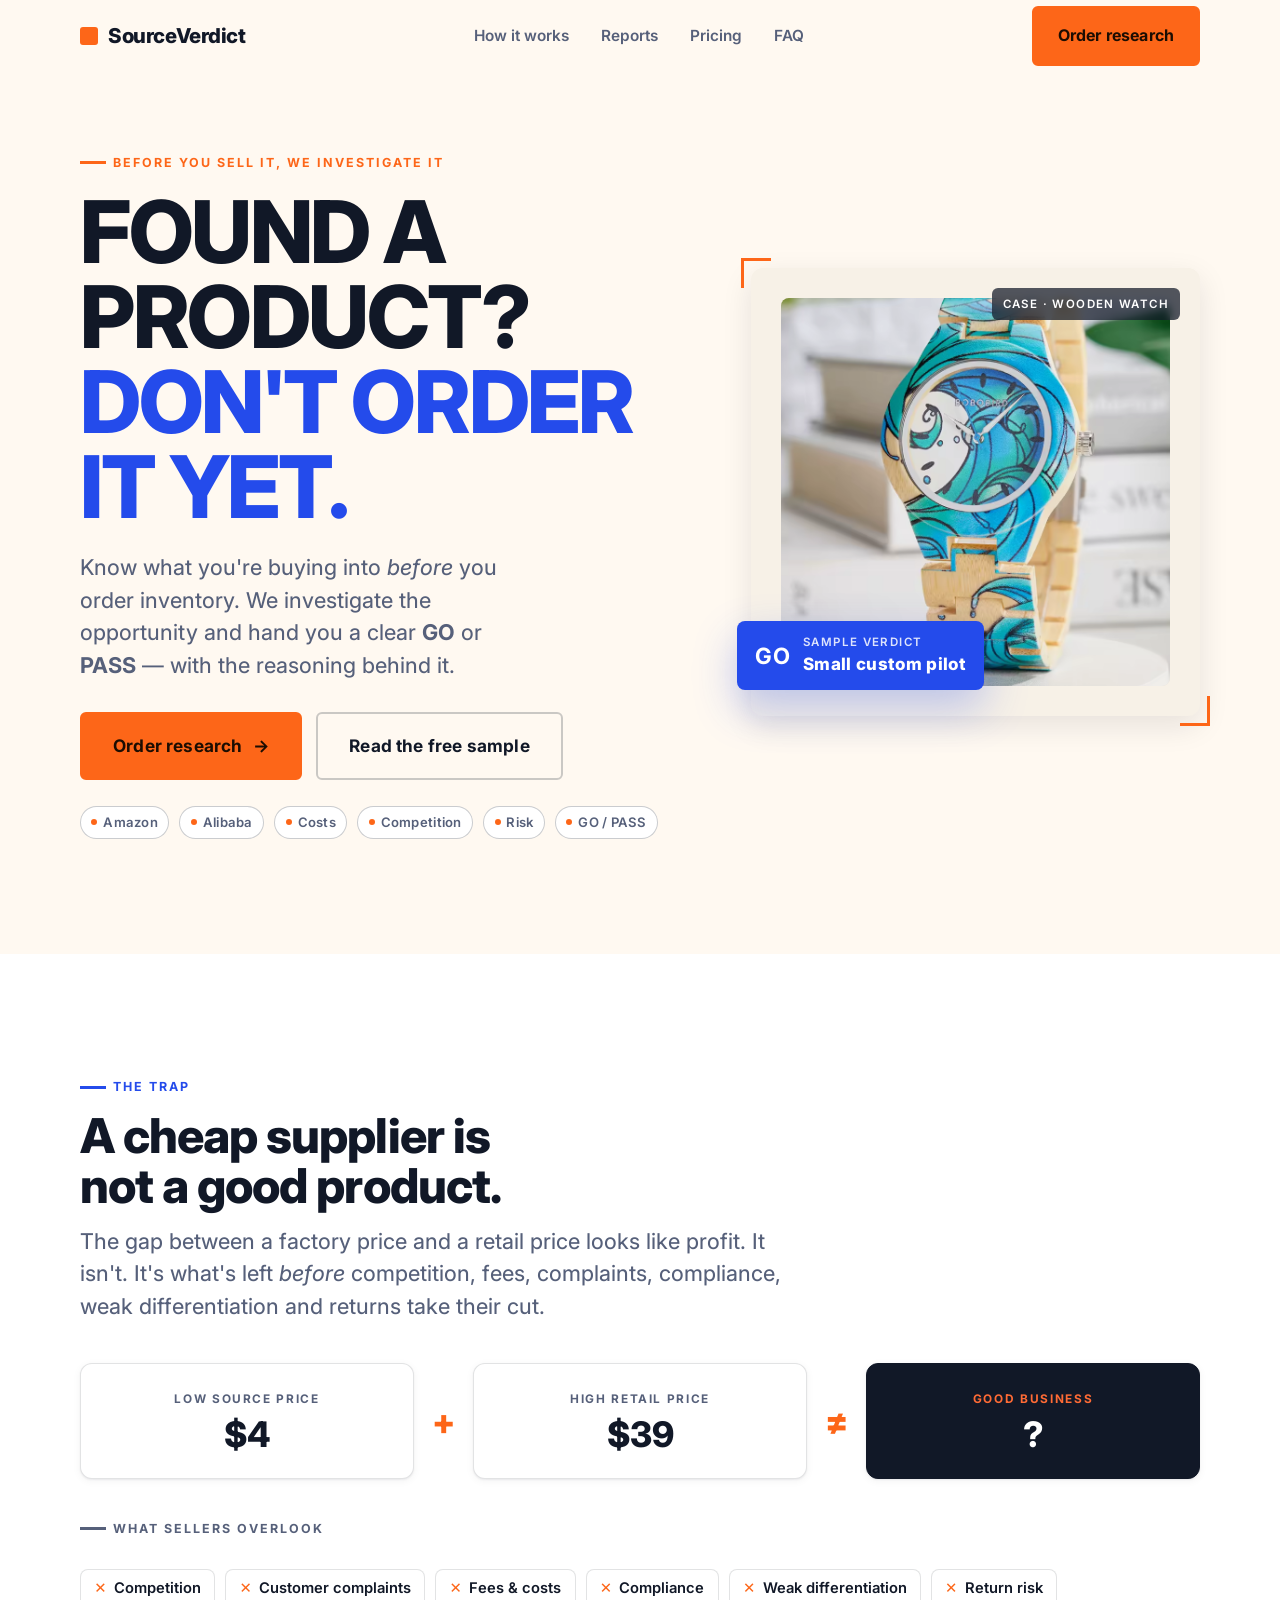
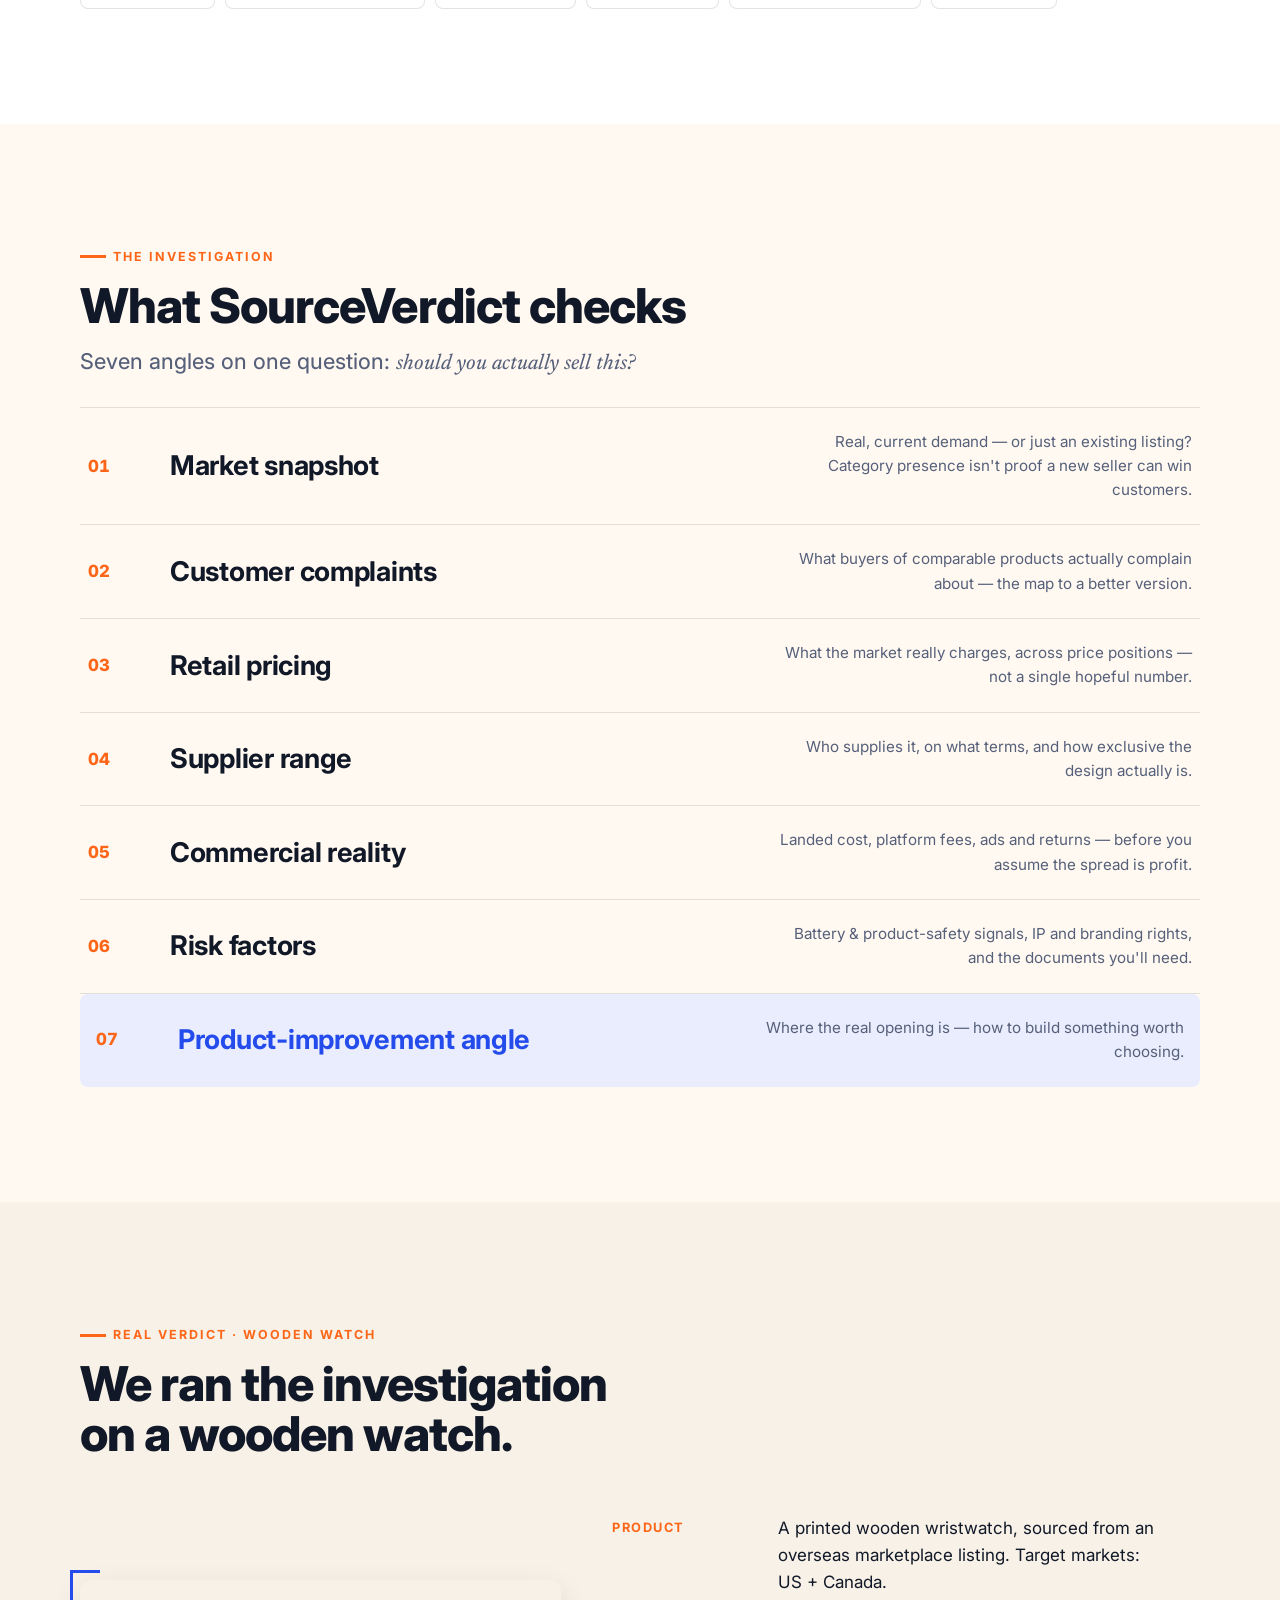
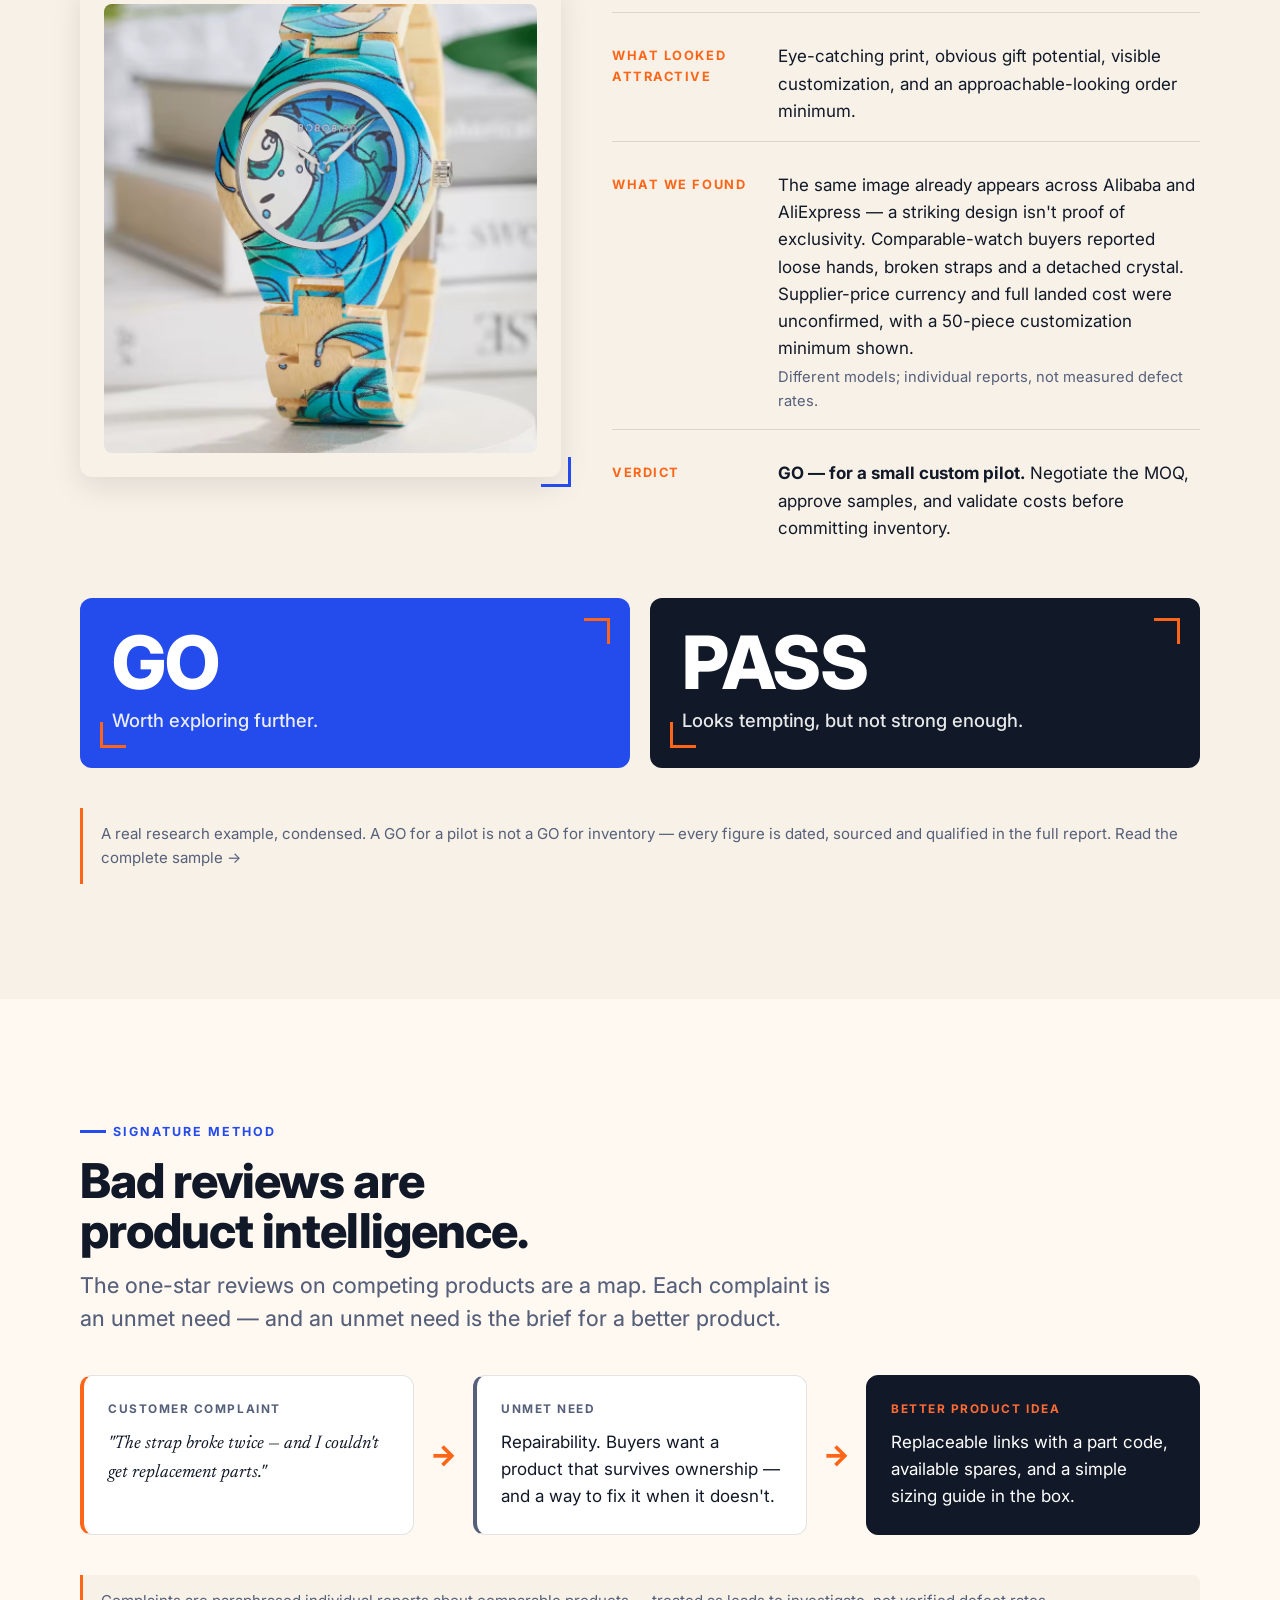
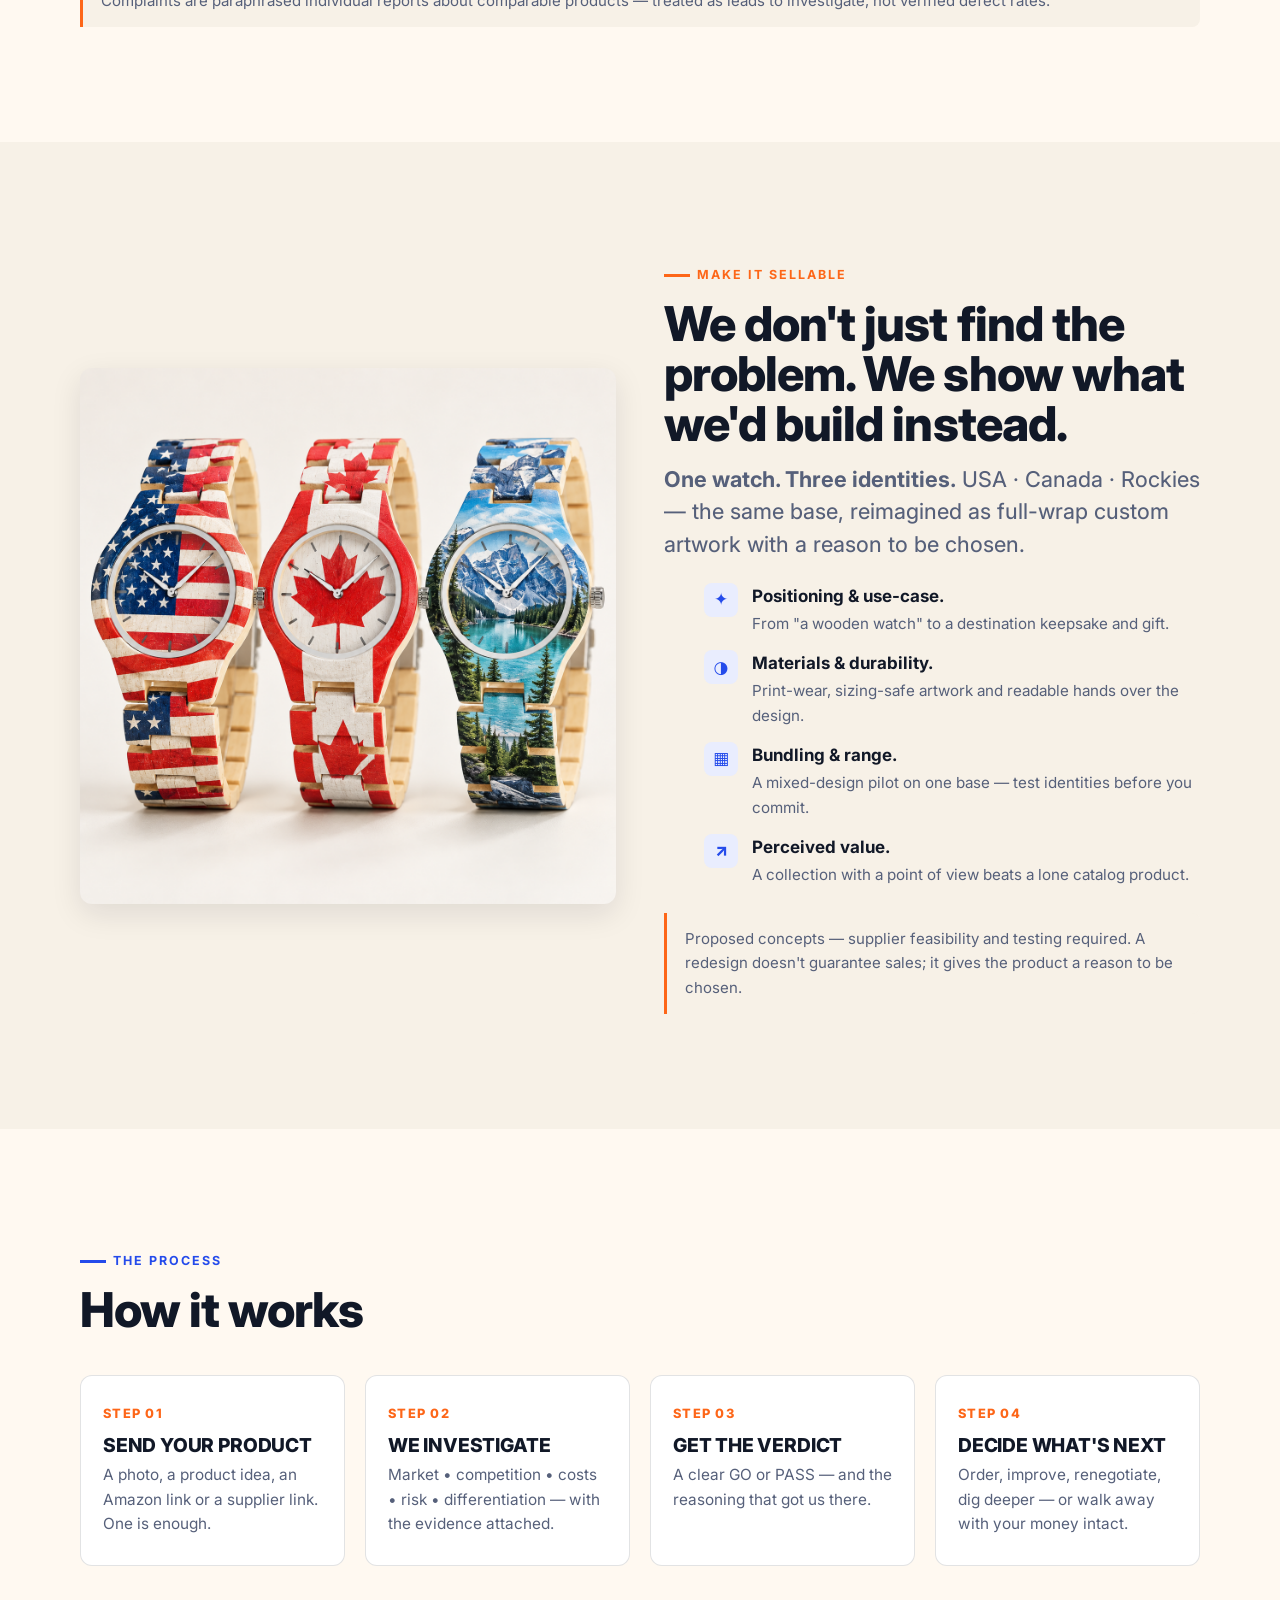
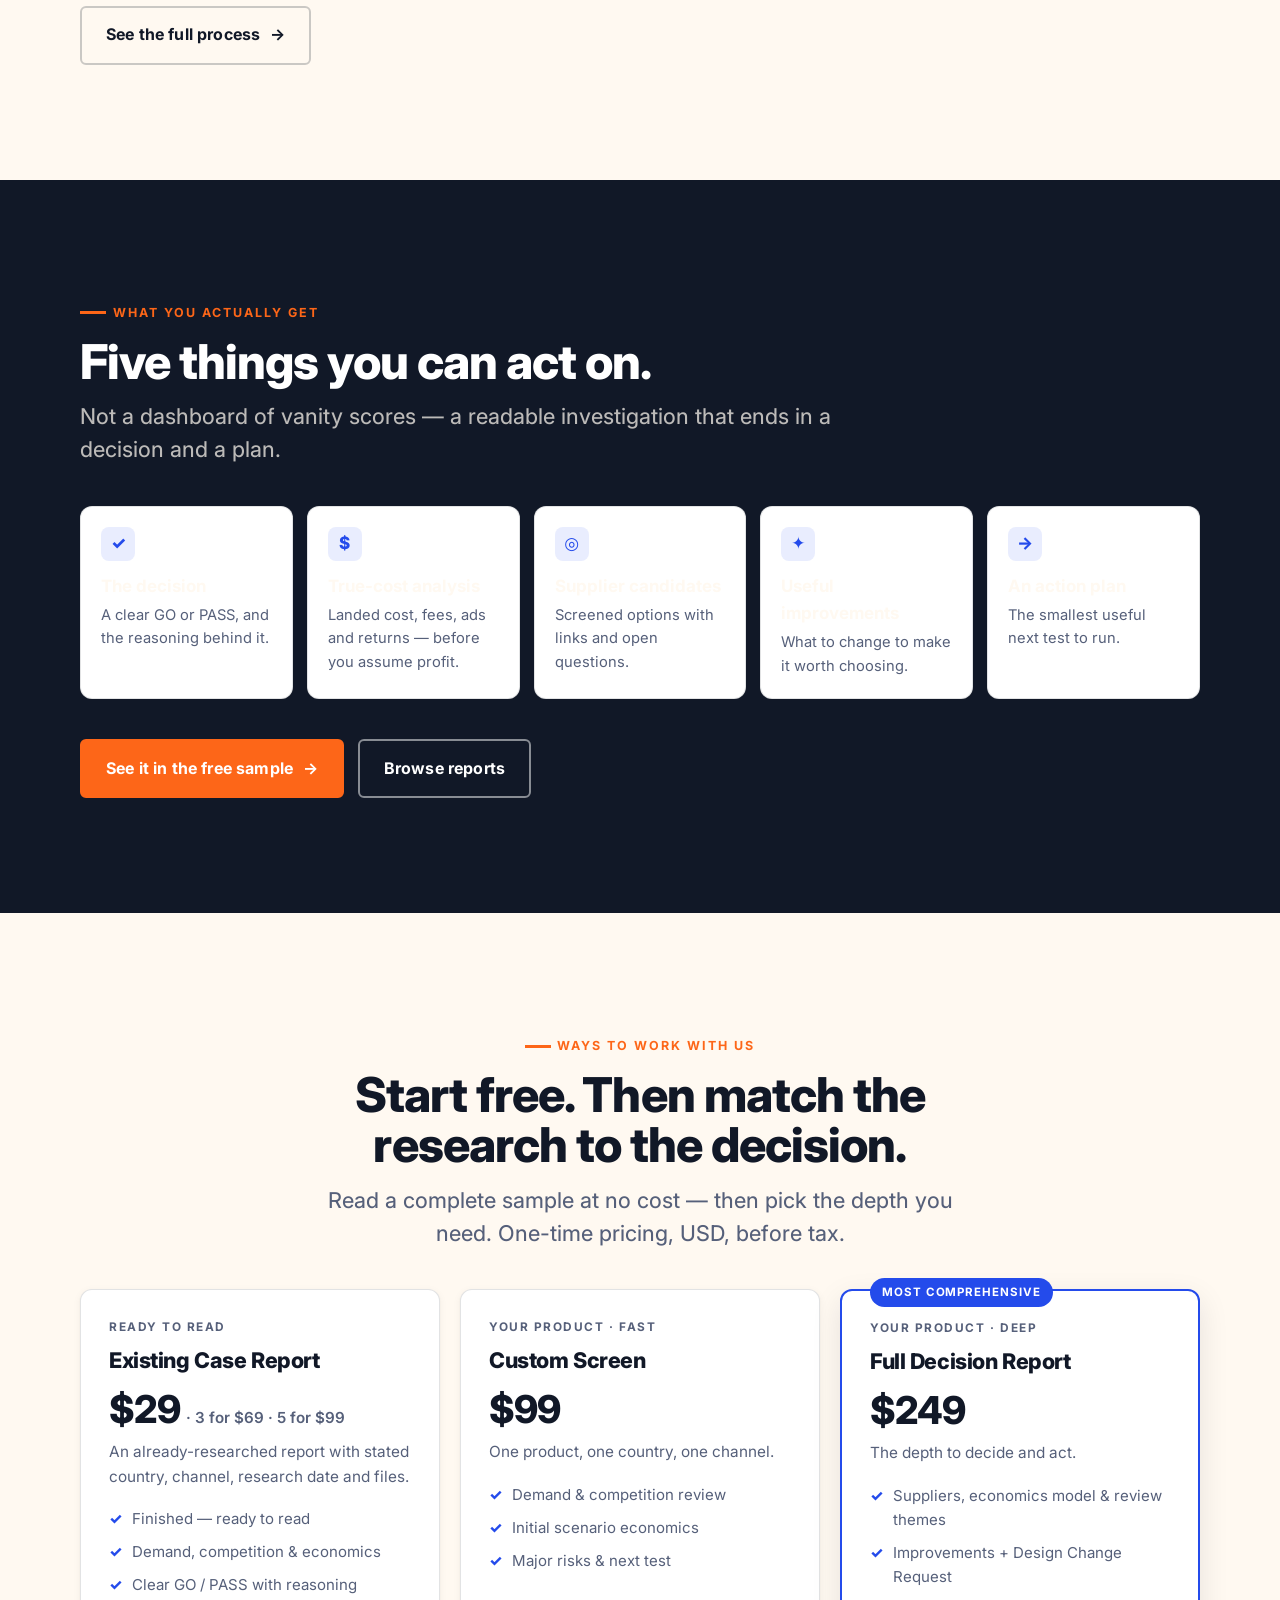
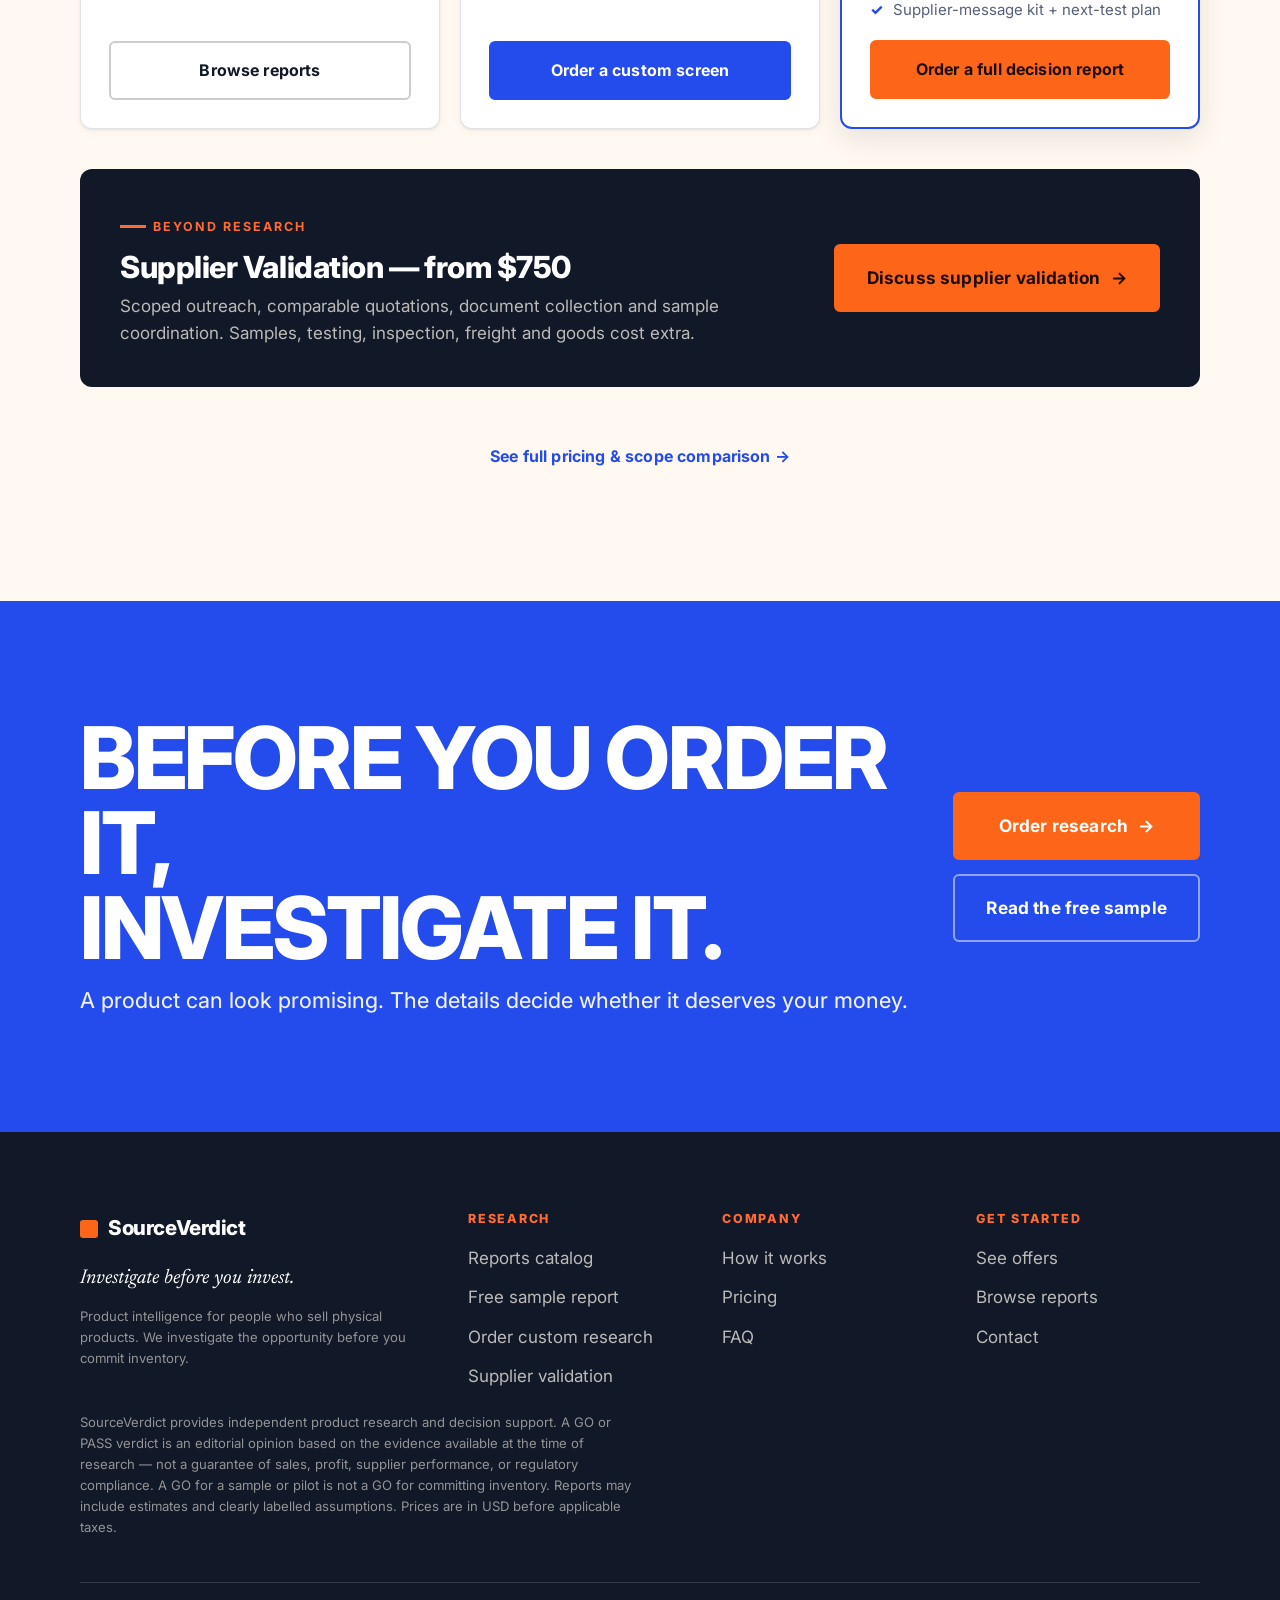
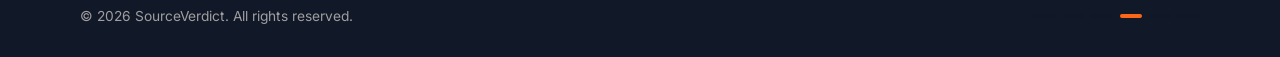
==== index.html @ 860454f7 "SourceVerdict site" ====
<!doctype html>
<html lang="en">
<head>
  <meta charset="utf-8" />
  <meta name="viewport" content="width=device-width, initial-scale=1" />
  <title>SourceVerdict — Know what you're buying into before you order inventory</title>
  <meta name="description" content="SourceVerdict investigates a product before you commit inventory — demand, competition, true costs, suppliers, risks — and hands you a clear GO or PASS, an improvement plan and the next test. Free sample; reports from $29." />
  <link rel="canonical" href="https://sourceverdict.com/" />
  <meta name="theme-color" content="#FFF9F1" media="(prefers-color-scheme: light)" />
  <meta name="theme-color" content="#0c0f16" media="(prefers-color-scheme: dark)" />
  <meta property="og:type" content="website" />
  <meta property="og:site_name" content="SourceVerdict" />
  <meta property="og:title" content="Found a product? Don't order it yet." />
  <meta property="og:description" content="Know what you're buying into before you order inventory. A clear GO or PASS, an improvement plan and the next test." />
  <meta property="og:url" content="https://sourceverdict.com/" />
  <meta property="og:image" content="https://sourceverdict.com/assets/img/og-image.png" />
  <meta name="twitter:card" content="summary_large_image" />
  <meta name="twitter:title" content="Found a product? Don't order it yet." />
  <meta name="twitter:description" content="Know what you're buying into before you order inventory. A clear GO or PASS." />
  <meta name="twitter:image" content="https://sourceverdict.com/assets/img/og-image.png" />
  <link rel="icon" href="assets/img/logo-square.png" sizes="any" />
  <link rel="apple-touch-icon" href="assets/img/logo-square.png" />
  <link rel="manifest" href="site.webmanifest" />
  <link rel="preconnect" href="https://fonts.googleapis.com" />
  <link rel="preconnect" href="https://fonts.gstatic.com" crossorigin />
  <link href="https://fonts.googleapis.com/css2?family=Inter:wght@400;500;600;700;800;900&family=Newsreader:ital,wght@0,400;0,500;1,400;1,500&display=swap" rel="stylesheet" />
  <link rel="stylesheet" href="assets/css/styles.css" />
  <script type="application/ld+json">
  {
    "@context": "https://schema.org",
    "@graph": [
      { "@type": "Organization", "@id": "https://sourceverdict.com/#org", "name": "SourceVerdict", "url": "https://sourceverdict.com/", "logo": "https://sourceverdict.com/assets/img/logo-square.png", "slogan": "Investigate before you invest.", "description": "Independent product-decision research for people who sell physical products." },
      { "@type": "WebSite", "@id": "https://sourceverdict.com/#website", "url": "https://sourceverdict.com/", "name": "SourceVerdict", "publisher": { "@id": "https://sourceverdict.com/#org" } },
      { "@type": "Service", "name": "Product-decision research", "provider": { "@id": "https://sourceverdict.com/#org" }, "serviceType": "Product research and sourcing analysis", "areaServed": ["US", "CA"], "description": "Investigation of a product opportunity across market, competition, pricing, suppliers, customer complaints, economics and risk, concluding with a GO or PASS verdict.", "offers": { "@type": "Offer", "price": "29", "priceCurrency": "USD", "url": "https://sourceverdict.com/pricing.html" } }
    ]
  }
  </script>
</head>
<body>
  <a class="skip-link" href="#main">Skip to content</a>

  <header class="site-header">
    <div class="container">
      <nav class="nav" aria-label="Primary">
        <a class="brand" href="index.html"><span class="brand__mark" aria-hidden="true"></span>SourceVerdict</a>
        <div class="nav__links" id="navmenu">
          <a href="how-it-works.html">How it works</a>
          <a href="reports.html">Reports</a>
          <a href="pricing.html">Pricing</a>
          <a href="faq.html">FAQ</a>
          <a class="btn btn--primary nav__cta-mobile" href="submit.html">Order research</a>
        </div>
        <div class="nav__right">
          <a class="btn btn--primary" href="submit.html">Order research</a>
          <button class="nav__toggle" aria-label="Open menu" aria-expanded="false" aria-controls="navmenu"><span aria-hidden="true"></span></button>
        </div>
      </nav>
    </div>
  </header>

  <main id="main">

    <!-- 1. HERO -->
    <section class="hero">
      <div class="container">
        <div class="hero__grid">
          <div>
            <span class="eyebrow">Before you sell it, we investigate it</span>
            <h1 class="display hero__title"><span class="l1">Found a product?</span><span class="l2">Don't order it yet.</span></h1>
            <p class="lead hero__sub">Know what you're buying into <em>before</em> you order inventory. We investigate the opportunity and hand you a clear <strong>GO</strong> or <strong>PASS</strong> — with the reasoning behind it.</p>
            <div class="btn-row hero__cta-row">
              <a class="btn btn--primary btn--lg" href="submit.html">Order research <span class="arrow" aria-hidden="true">→</span></a>
              <a class="btn btn--outline btn--lg" href="sample-report.html" data-full-report>Read the free sample</a>
            </div>
            <div class="chips hero__chips" aria-label="What we look at">
              <span class="chip"><span class="chip__dot"></span>Amazon</span>
              <span class="chip"><span class="chip__dot"></span>Alibaba</span>
              <span class="chip"><span class="chip__dot"></span>Costs</span>
              <span class="chip"><span class="chip__dot"></span>Competition</span>
              <span class="chip"><span class="chip__dot"></span>Risk</span>
              <span class="chip"><span class="chip__dot"></span>GO / PASS</span>
            </div>
          </div>
          <div class="specimen">
            <div class="specimen__frame cropframe">
              <span class="specimen__meta">Case · Wooden watch</span>
              <img class="specimen__img" src="assets/img/watch-hero.png" width="418" height="434" alt="A printed turquoise wooden wristwatch photographed for investigation." fetchpriority="high" />
              <a class="specimen__tag" href="sample-report.html" aria-label="Read the wooden watch sample verdict">
                <b>GO</b><span><small>Sample verdict</small>Small custom pilot</span>
              </a>
            </div>
          </div>
        </div>
      </div>
    </section>

    <!-- 2. THE PROBLEM -->
    <section class="section section--paper">
      <div class="container">
        <div class="reveal" style="max-width:720px">
          <span class="eyebrow eyebrow--blue">The trap</span>
          <h2 class="h2 mt-1 balance">A cheap supplier is not a good product.</h2>
          <p class="lead mt-1">The gap between a factory price and a retail price looks like profit. It isn't. It's what's left <em>before</em> competition, fees, complaints, compliance, weak differentiation and returns take their cut.</p>
        </div>
        <div class="equation reveal mt-3" role="img" aria-label="Low source price plus high retail price does not equal good business">
          <div class="eq-card"><div class="k">Low source price</div><div class="v">$4</div></div>
          <div class="eq-op" aria-hidden="true">+</div>
          <div class="eq-card"><div class="k">High retail price</div><div class="v">$39</div></div>
          <div class="eq-op" aria-hidden="true">≠</div>
          <div class="eq-card eq-card--good"><div class="k" style="color:var(--coral)">Good business</div><div class="v">?</div></div>
        </div>
        <div class="reveal">
          <p class="eyebrow eyebrow--muted mt-3">What sellers overlook</p>
          <div class="overlooked">
            <span>Competition</span><span>Customer complaints</span><span>Fees &amp; costs</span><span>Compliance</span><span>Weak differentiation</span><span>Return risk</span>
          </div>
        </div>
      </div>
    </section>

    <!-- 3. WHAT WE INVESTIGATE -->
    <section class="section" id="investigate">
      <div class="container">
        <div class="reveal" style="max-width:720px">
          <span class="eyebrow">The investigation</span>
          <h2 class="h2 mt-1">What SourceVerdict checks</h2>
          <p class="lead mt-1">Seven angles on one question: <span class="serif" style="font-style:italic">should you actually sell this?</span></p>
        </div>
        <div class="checks reveal mt-2">
          <div class="check"><div class="check__n">01</div><div class="check__t">Market snapshot</div><div class="check__d">Real, current demand — or just an existing listing? Category presence isn't proof a new seller can win customers.</div></div>
          <div class="check"><div class="check__n">02</div><div class="check__t">Customer complaints</div><div class="check__d">What buyers of comparable products actually complain about — the map to a better version.</div></div>
          <div class="check"><div class="check__n">03</div><div class="check__t">Retail pricing</div><div class="check__d">What the market really charges, across price positions — not a single hopeful number.</div></div>
          <div class="check"><div class="check__n">04</div><div class="check__t">Supplier range</div><div class="check__d">Who supplies it, on what terms, and how exclusive the design actually is.</div></div>
          <div class="check"><div class="check__n">05</div><div class="check__t">Commercial reality</div><div class="check__d">Landed cost, platform fees, ads and returns — before you assume the spread is profit.</div></div>
          <div class="check"><div class="check__n">06</div><div class="check__t">Risk factors</div><div class="check__d">Battery &amp; product-safety signals, IP and branding rights, and the documents you'll need.</div></div>
          <div class="check check--feature"><div class="check__n">07</div><div class="check__t">Product-improvement angle</div><div class="check__d">Where the real opening is — how to build something worth choosing.</div></div>
        </div>
      </div>
    </section>

    <!-- 4. REAL VERDICT EXAMPLE -->
    <section class="section section--tint" id="verdict-example">
      <div class="container">
        <div class="reveal" style="max-width:760px">
          <span class="eyebrow">Real verdict · Wooden watch</span>
          <h2 class="h2 mt-1 balance">We ran the investigation on a wooden watch.</h2>
        </div>
        <div class="case mt-3">
          <div class="case__media cropframe cropframe--blue reveal"><img src="assets/img/watch-hero.png" width="418" height="434" alt="The investigated printed wooden wristwatch." loading="lazy" /></div>
          <div class="reveal">
            <div class="flow">
              <div class="flow__row"><div class="flow__k">Product</div><div class="flow__v">A printed wooden wristwatch, sourced from an overseas marketplace listing. Target markets: US&nbsp;+&nbsp;Canada.</div></div>
              <div class="flow__row"><div class="flow__k">What looked attractive</div><div class="flow__v">Eye-catching print, obvious gift potential, visible customization, and an approachable-looking order minimum.</div></div>
              <div class="flow__row"><div class="flow__k">What we found</div><div class="flow__v">The same image already appears across Alibaba and AliExpress — a striking design isn't proof of exclusivity. Comparable-watch buyers reported loose hands, broken straps and a detached crystal. Supplier-price currency and full landed cost were unconfirmed, with a 50-piece customization minimum shown. <span class="muted">Different models; individual reports, not measured defect rates.</span></div></div>
              <div class="flow__row"><div class="flow__k">Verdict</div><div class="flow__v"><strong>GO — for a small custom pilot.</strong> Negotiate the MOQ, approve samples, and validate costs before committing inventory.</div></div>
            </div>
          </div>
        </div>
        <div class="verdicts mt-3 reveal">
          <div class="verdict verdict--go"><span class="corner" aria-hidden="true"></span><span class="corner br" aria-hidden="true"></span><div class="verdict__label">GO</div><p class="verdict__desc">Worth exploring further.</p></div>
          <div class="verdict verdict--pass"><span class="corner" aria-hidden="true"></span><span class="corner br" aria-hidden="true"></span><div class="verdict__label">PASS</div><p class="verdict__desc">Looks tempting, but not strong enough.</p></div>
        </div>
        <p class="note mt-3 reveal">A real research example, condensed. A GO for a pilot is not a GO for inventory — every figure is dated, sourced and qualified in the full report. <a href="sample-report.html" data-full-report>Read the complete sample →</a></p>
      </div>
    </section>

    <!-- 5. BAD REVIEWS = INTELLIGENCE -->
    <section class="section">
      <div class="container">
        <div class="reveal" style="max-width:760px">
          <span class="eyebrow eyebrow--blue">Signature method</span>
          <h2 class="h2 mt-1 balance">Bad reviews are product intelligence.</h2>
          <p class="lead mt-1">The one-star reviews on competing products are a map. Each complaint is an unmet need — and an unmet need is the brief for a better product.</p>
        </div>
        <div class="bridge mt-3 reveal">
          <div class="bridge-card is-complaint"><div class="k">Customer complaint</div><p class="serif" style="font-size:1.15rem;font-style:italic">"The strap broke twice — and I couldn't get replacement parts."</p></div>
          <div class="arrow-col" aria-hidden="true">→</div>
          <div class="bridge-card is-need"><div class="k">Unmet need</div><p>Repairability. Buyers want a product that survives ownership — and a way to fix it when it doesn't.</p></div>
          <div class="arrow-col" aria-hidden="true">→</div>
          <div class="bridge-card is-idea"><div class="k">Better product idea</div><p>Replaceable links with a part code, available spares, and a simple sizing guide in the box.</p></div>
        </div>
        <p class="note mt-3 reveal">Complaints are paraphrased individual reports about comparable products — treated as leads to investigate, not verified defect rates.</p>
      </div>
    </section>

    <!-- 6. MAKE IT SELLABLE -->
    <section class="section section--tint">
      <div class="container">
        <div class="sellable">
          <div class="reveal"><img class="sellable__img cropframe cropframe--blue" src="assets/img/make-it-sellable.png" width="1254" height="1254" alt="Three wooden watch concepts — USA flag, Canada flag and a Rockies mountain-and-lake scene — as full-wrap custom artwork." loading="lazy" /></div>
          <div class="reveal">
            <span class="eyebrow">Make it sellable</span>
            <h2 class="h2 mt-1 balance">We don't just find the problem. We show what we'd build instead.</h2>
            <p class="lead mt-1"><strong>One watch. Three identities.</strong> USA · Canada · Rockies — the same base, reimagined as full-wrap custom artwork with a reason to be chosen.</p>
            <ul class="feat-list">
              <li><span class="ico" aria-hidden="true">✦</span><div><b>Positioning &amp; use-case.</b><p>From "a wooden watch" to a destination keepsake and gift.</p></div></li>
              <li><span class="ico" aria-hidden="true">◑</span><div><b>Materials &amp; durability.</b><p>Print-wear, sizing-safe artwork and readable hands over the design.</p></div></li>
              <li><span class="ico" aria-hidden="true">▦</span><div><b>Bundling &amp; range.</b><p>A mixed-design pilot on one base — test identities before you commit.</p></div></li>
              <li><span class="ico" aria-hidden="true">↗</span><div><b>Perceived value.</b><p>A collection with a point of view beats a lone catalog product.</p></div></li>
            </ul>
            <p class="note mt-2">Proposed concepts — supplier feasibility and testing required. A redesign doesn't guarantee sales; it gives the product a reason to be chosen.</p>
          </div>
        </div>
      </div>
    </section>

    <!-- 7. HOW IT WORKS -->
    <section class="section">
      <div class="container">
        <div class="reveal" style="max-width:720px"><span class="eyebrow eyebrow--blue">The process</span><h2 class="h2 mt-1">How it works</h2></div>
        <div class="steps mt-3 reveal">
          <div class="step"><div class="step__n">STEP 01</div><h3>Send your product</h3><p>A photo, a product idea, an Amazon link or a supplier link. One is enough.</p></div>
          <div class="step"><div class="step__n">STEP 02</div><h3>We investigate</h3><p>Market • competition • costs • risk • differentiation — with the evidence attached.</p></div>
          <div class="step"><div class="step__n">STEP 03</div><h3>Get the verdict</h3><p>A clear GO or PASS — and the reasoning that got us there.</p></div>
          <div class="step"><div class="step__n">STEP 04</div><h3>Decide what's next</h3><p>Order, improve, renegotiate, dig deeper — or walk away with your money intact.</p></div>
        </div>
        <div class="btn-row mt-3 reveal"><a class="btn btn--outline" href="how-it-works.html">See the full process <span class="arrow" aria-hidden="true">→</span></a></div>
      </div>
    </section>

    <!-- 8. THE DELIVERABLE / VALUE BUNDLE -->
    <section class="section section--ink" id="report">
      <div class="container">
        <div class="reveal" style="max-width:760px">
          <span class="eyebrow">What you actually get</span>
          <h2 class="h2 mt-1" style="color:#fff">Five things you can act on.</h2>
          <p class="lead mt-1" style="color:var(--on-brand-muted)">Not a dashboard of vanity scores — a readable investigation that ends in a decision and a plan.</p>
        </div>
        <div class="bundle mt-3 reveal">
          <div class="bundle__item"><div class="ico" aria-hidden="true">✓</div><b>The decision</b><p>A clear GO or PASS, and the reasoning behind it.</p></div>
          <div class="bundle__item"><div class="ico" aria-hidden="true">$</div><b>True-cost analysis</b><p>Landed cost, fees, ads and returns — before you assume profit.</p></div>
          <div class="bundle__item"><div class="ico" aria-hidden="true">◎</div><b>Supplier candidates</b><p>Screened options with links and open questions.</p></div>
          <div class="bundle__item"><div class="ico" aria-hidden="true">✦</div><b>Useful improvements</b><p>What to change to make it worth choosing.</p></div>
          <div class="bundle__item"><div class="ico" aria-hidden="true">→</div><b>An action plan</b><p>The smallest useful next test to run.</p></div>
        </div>
        <div class="btn-row mt-3 reveal">
          <a class="btn btn--primary" href="sample-report.html" data-full-report>See it in the free sample <span class="arrow" aria-hidden="true">→</span></a>
          <a class="btn btn--on-dark" href="reports.html">Browse reports</a>
        </div>
      </div>
    </section>

    <!-- 9. OFFERS SUMMARY -->
    <section class="section" id="offers">
      <div class="container">
        <div class="reveal center" style="max-width:640px;margin-inline:auto">
          <span class="eyebrow" style="justify-content:center">Ways to work with us</span>
          <h2 class="h2 mt-1">Start free. Then match the research to the decision.</h2>
          <p class="lead mt-1">Read a complete sample at no cost — then pick the depth you need. One-time pricing, USD, before tax.</p>
        </div>

        <div class="offers mt-3 reveal">
          <div class="offer">
            <div class="offer__eyebrow">Ready to read</div>
            <div class="offer__name">Existing Case Report</div>
            <div class="offer__price">$29 <small>· 3 for $69 · 5 for $99</small></div>
            <p class="offer__scope">An already-researched report with stated country, channel, research date and files.</p>
            <ul class="offer__list"><li><span class="tick">✓</span><span>Finished — ready to read</span></li><li><span class="tick">✓</span><span>Demand, competition &amp; economics</span></li><li><span class="tick">✓</span><span>Clear GO / PASS with reasoning</span></li></ul>
            <a class="btn btn--outline btn--block" href="reports.html" data-order="case">Browse reports</a>
          </div>
          <div class="offer">
            <div class="offer__eyebrow">Your product · fast</div>
            <div class="offer__name">Custom Screen</div>
            <div class="offer__price">$99</div>
            <p class="offer__scope">One product, one country, one channel.</p>
            <ul class="offer__list"><li><span class="tick">✓</span><span>Demand &amp; competition review</span></li><li><span class="tick">✓</span><span>Initial scenario economics</span></li><li><span class="tick">✓</span><span>Major risks &amp; next test</span></li></ul>
            <a class="btn btn--blue btn--block" href="submit.html?tier=screen" data-order="screen">Order a custom screen</a>
          </div>
          <div class="offer offer--highlight">
            <span class="offer__flag">Most comprehensive</span>
            <div class="offer__eyebrow">Your product · deep</div>
            <div class="offer__name">Full Decision Report</div>
            <div class="offer__price">$249</div>
            <p class="offer__scope">The depth to decide and act.</p>
            <ul class="offer__list"><li><span class="tick">✓</span><span>Suppliers, economics model &amp; review themes</span></li><li><span class="tick">✓</span><span>Improvements + Design Change Request</span></li><li><span class="tick">✓</span><span>Supplier-message kit + next-test plan</span></li></ul>
            <a class="btn btn--primary btn--block" href="submit.html?tier=full" data-order="full">Order a full decision report</a>
          </div>
        </div>

        <div class="supplier-strip mt-3 reveal">
          <div>
            <span class="eyebrow" style="color:var(--coral)">Beyond research</span>
            <h3 class="h3 mt-1">Supplier Validation — from $750</h3>
            <p>Scoped outreach, comparable quotations, document collection and sample coordination. Samples, testing, inspection, freight and goods cost extra.</p>
          </div>
          <div><a class="btn btn--primary btn--lg" href="supplier-validation.html" data-order="supplier">Discuss supplier validation <span class="arrow" aria-hidden="true">→</span></a></div>
        </div>

        <div class="btn-row mt-3 reveal" style="justify-content:center"><a class="btn btn--ghost" href="pricing.html">See full pricing &amp; scope comparison →</a></div>
      </div>
    </section>

    <!-- Partner module (inactive → renders nothing) -->
    <section id="partner-module" class="section partner-module"></section>

    <!-- 10. FINAL CTA -->
    <section class="section section--blue cta-band">
      <div class="container">
        <div class="split">
          <div class="reveal">
            <h2 class="display">Before you order it,<br />investigate it.</h2>
            <p class="lead mt-1" style="color:#fff;opacity:.92">A product can look promising. The details decide whether it deserves your money.</p>
          </div>
          <div class="btn-row reveal" style="flex-direction:column;align-items:stretch">
            <a class="btn btn--primary btn--lg" href="submit.html">Order research <span class="arrow" aria-hidden="true">→</span></a>
            <a class="btn btn--on-dark btn--lg" href="sample-report.html" data-full-report>Read the free sample</a>
          </div>
        </div>
      </div>
    </section>
  </main>

  <footer class="site-footer">
    <div class="container">
      <div class="footer-grid">
        <div>
          <a class="brand" href="index.html"><span class="brand__mark" aria-hidden="true"></span>SourceVerdict</a>
          <p class="footer-tag">Investigate before you invest.</p>
          <p class="footer-disclaimer" style="margin-top:12px">Product intelligence for people who sell physical products. We investigate the opportunity before you commit inventory.</p>
        </div>
        <nav class="footer-col" aria-label="Research">
          <h4>Research</h4>
          <a href="reports.html">Reports catalog</a>
          <a href="sample-report.html">Free sample report</a>
          <a href="submit.html">Order custom research</a>
          <a href="supplier-validation.html">Supplier validation</a>
        </nav>
        <nav class="footer-col" aria-label="Company">
          <h4>Company</h4>
          <a href="how-it-works.html">How it works</a>
          <a href="pricing.html">Pricing</a>
          <a href="faq.html">FAQ</a>
        </nav>
        <nav class="footer-col" aria-label="Get started">
          <h4>Get started</h4>
          <a href="pricing.html">See offers</a>
          <a href="reports.html">Browse reports</a>
          <a href="mailto:hello@sourceverdict.com">Contact</a>
        </nav>
      </div>
      <p class="footer-disclaimer">SourceVerdict provides independent product research and decision support. A GO or PASS verdict is an editorial opinion based on the evidence available at the time of research — not a guarantee of sales, profit, supplier performance, or regulatory compliance. A GO for a sample or pilot is not a GO for committing inventory. Reports may include estimates and clearly labelled assumptions. Prices are in USD before applicable taxes.</p>
      <div class="footer-bottom">
        <span>© <span id="year">2026</span> SourceVerdict. All rights reserved.</span>
        <span class="dashes" aria-hidden="true"><i></i><i></i><i></i><i class="on"></i><i></i><i></i></span>
      </div>
    </div>
  </footer>

  <script src="assets/js/config.js"></script>
  <script src="assets/js/reports.js"></script>
  <script src="assets/js/main.js"></script>
</body>
</html>
---- assets/css/styles.css ----
/* =====================================================================
   SourceVerdict — Design System
   Tokens derived from approved brand assets (pinned posts + VERDICT carousel).
   Colors sampled from the actual slides:
     royal blue #244BEB (brand notes said #123FC6 — slides are brighter)
     fresh orange #FD6618 + verdict-fill coral #FF6B35 (notes said #FF7A00)
     ink #111827, cream #FFF9F1
   Type: Inter (matches the slides' grotesk) + Newsreader (editorial serif accent)
   ===================================================================== */

/* ---------- Tokens ---------- */
:root {
  /* Brand constants (both themes) */
  --blue: #244BEB;
  --blue-deep: #1a37b8;
  --blue-tint: #e9edfe;
  --orange: #FD6618;
  --orange-deep: #e2540c;
  --coral: #FF6B35;
  --ink: #111827;
  --ink-2: #1b2130;
  --cream: #FFF9F1;
  --white: #FFFFFF;
  --go: var(--blue);
  --pass: var(--ink);

  /* Themed surfaces (light default) */
  --bg: #FFF9F1;
  --surface: #FFFFFF;
  --surface-2: #F7F1E7;
  --text: #111827;
  --text-muted: #56607a;
  --text-faint: #808aa0;
  --border: rgba(17, 24, 39, .12);
  --border-strong: rgba(17, 24, 39, .22);
  --on-brand: #FFF9F1;         /* text on blue/ink fields */
  --on-brand-muted: rgba(255, 249, 241, .72);
  --shadow-sm: 0 1px 2px rgba(17, 24, 39, .06), 0 2px 8px rgba(17, 24, 39, .05);
  --shadow-md: 0 10px 30px rgba(17, 24, 39, .10);
  --shadow-lg: 0 24px 60px rgba(17, 24, 39, .16);
  --shadow-blue: 0 18px 44px rgba(36, 75, 235, .28);

  /* Type */
  --font-sans: "Inter", system-ui, -apple-system, Segoe UI, Roboto, Helvetica, Arial, sans-serif;
  --font-serif: "Newsreader", Georgia, "Times New Roman", serif;

  /* Metrics */
  --container: 1200px;
  --container-narrow: 860px;
  --radius: 6px;
  --radius-lg: 12px;
  --gutter: clamp(16px, 5vw, 40px);
  --section-y: clamp(60px, 9vw, 128px);
  --ease: cubic-bezier(.2, .7, .2, 1);
}

@media (prefers-color-scheme: dark) {
  :root:not([data-theme="light"]) {
    --bg: #0c0f16;
    --surface: #141821;
    --surface-2: #1b2130;
    --text: #FFF9F1;
    --text-muted: #aab3c6;
    --text-faint: #8b95aa;
    --border: rgba(255, 255, 255, .14);
    --border-strong: rgba(255, 255, 255, .26);
    --blue-tint: #171f3f;
    --shadow-sm: 0 1px 2px rgba(0, 0, 0, .5);
    --shadow-md: 0 12px 32px rgba(0, 0, 0, .5);
    --shadow-lg: 0 24px 60px rgba(0, 0, 0, .6);
    --shadow-blue: 0 18px 44px rgba(0, 0, 0, .55);
    color-scheme: dark;
  }
}
:root[data-theme="dark"] {
  --bg: #0c0f16; --surface: #141821; --surface-2: #1b2130;
  --text: #FFF9F1; --text-muted: #aab3c6; --text-faint: #8b95aa;
  --border: rgba(255, 255, 255, .14); --border-strong: rgba(255, 255, 255, .26);
  --blue-tint: #171f3f;
  --shadow-sm: 0 1px 2px rgba(0,0,0,.5); --shadow-md: 0 12px 32px rgba(0,0,0,.5);
  --shadow-lg: 0 24px 60px rgba(0,0,0,.6); --shadow-blue: 0 18px 44px rgba(0,0,0,.55);
  color-scheme: dark;
}

/* ---------- Reset ---------- */
*, *::before, *::after { box-sizing: border-box; }
* { margin: 0; }
html { -webkit-text-size-adjust: 100%; scroll-behavior: smooth; }
@media (prefers-reduced-motion: reduce) { html { scroll-behavior: auto; } }
body {
  font-family: var(--font-sans);
  background: var(--bg);
  color: var(--text);
  line-height: 1.6;
  font-size: 17px;
  -webkit-font-smoothing: antialiased;
  text-rendering: optimizeLegibility;
  overflow-x: hidden;
}
img, svg, video { display: block; max-width: 100%; height: auto; }
a { color: inherit; text-decoration: none; }
button, input, select, textarea { font: inherit; color: inherit; }
:focus-visible { outline: 3px solid var(--orange); outline-offset: 2px; border-radius: 3px; }
::selection { background: var(--orange); color: #fff; }

/* ---------- Layout ---------- */
.container { width: 100%; max-width: var(--container); margin-inline: auto; padding-inline: var(--gutter); }
.container--narrow { max-width: var(--container-narrow); }
.section { padding-block: var(--section-y); }
.section--paper { background: var(--surface); }
.section--tint { background: var(--surface-2); }
.section--blue { background: var(--blue); color: var(--on-brand); }
.section--ink { background: var(--ink); color: var(--on-brand); }
.section--blue a, .section--ink a { color: #fff; }
.stack > * + * { margin-top: 1rem; }
.center { text-align: center; }
.sr-only { position: absolute; width: 1px; height: 1px; padding: 0; margin: -1px; overflow: hidden; clip: rect(0 0 0 0); white-space: nowrap; border: 0; }
.skip-link { position: absolute; left: 12px; top: -60px; z-index: 200; background: var(--ink); color: #fff; padding: 10px 16px; border-radius: 6px; transition: top .2s; }
.skip-link:focus { top: 12px; }

/* ---------- Typography ---------- */
.eyebrow {
  display: inline-flex; align-items: center; gap: .55em;
  font-size: .78rem; font-weight: 700; letter-spacing: .16em; text-transform: uppercase;
  color: var(--orange);
}
.eyebrow--blue { color: var(--blue); }
.eyebrow--muted { color: var(--text-muted); }
.eyebrow::before { content: ""; width: 26px; height: 3px; background: currentColor; display: inline-block; }
.eyebrow--nodash::before { display: none; }

h1, h2, h3, h4 { line-height: 1.05; font-weight: 800; letter-spacing: -.02em; }
.display {
  font-weight: 800; letter-spacing: -.028em; line-height: .98;
  font-size: clamp(2.7rem, 7.2vw, 5.4rem); text-transform: uppercase;
}
.h1 { font-size: clamp(2.2rem, 5.2vw, 3.9rem); line-height: 1.02; letter-spacing: -.025em; text-transform: uppercase; }
.h2 { font-size: clamp(1.9rem, 4vw, 3rem); line-height: 1.04; }
.h3 { font-size: clamp(1.3rem, 2.4vw, 1.9rem); line-height: 1.12; letter-spacing: -.015em; }
.lead { font-size: clamp(1.12rem, 1.7vw, 1.4rem); line-height: 1.5; color: var(--text-muted); font-weight: 450; }
.muted { color: var(--text-muted); }
.faint { color: var(--text-faint); }
.serif { font-family: var(--font-serif); }
.balance { text-wrap: balance; }
.measure { max-width: 62ch; }
.underline-accent { position: relative; display: inline-block; }
.underline-accent::after { content: ""; position: absolute; left: 0; right: 0; bottom: -.12em; height: .16em; background: var(--orange); }
.text-blue { color: var(--blue); }
.text-orange { color: var(--orange); }
strong { font-weight: 700; }

/* ---------- Crop-mark frame (signature motif) ---------- */
.cropframe { position: relative; }
.cropframe::before, .cropframe::after {
  content: ""; position: absolute; width: 30px; height: 30px;
  border: 3px solid var(--orange); pointer-events: none;
}
.cropframe::before { top: -10px; left: -10px; border-right: 0; border-bottom: 0; }
.cropframe::after { bottom: -10px; right: -10px; border-left: 0; border-top: 0; }
.cropframe--blue::before, .cropframe--blue::after { border-color: var(--blue); }
.cropframe--sm::before, .cropframe--sm::after { width: 20px; height: 20px; }

/* ---------- Buttons ---------- */
.btn {
  --btn-bg: var(--ink); --btn-fg: #fff;
  display: inline-flex; align-items: center; justify-content: center; gap: .6em;
  background: var(--btn-bg); color: var(--btn-fg);
  font-weight: 700; letter-spacing: .01em; font-size: 1rem;
  padding: .92em 1.5em; border: 2px solid var(--btn-bg); border-radius: var(--radius);
  cursor: pointer; transition: transform .15s var(--ease), background .15s, box-shadow .2s, border-color .15s;
  text-align: center; white-space: nowrap;
}
.btn:hover { transform: translateY(-2px); }
.btn:active { transform: translateY(0); }
.btn--primary { --btn-bg: var(--orange); --btn-fg: #1c0d02; border-color: var(--orange); }
.btn--primary:hover { --btn-bg: var(--orange-deep); box-shadow: 0 12px 26px rgba(253, 102, 24, .34); }
.btn--blue { --btn-bg: var(--blue); --btn-fg: #fff; border-color: var(--blue); }
.btn--blue:hover { --btn-bg: var(--blue-deep); box-shadow: var(--shadow-blue); }
.btn--outline { background: transparent; --btn-fg: var(--text); border-color: var(--border-strong); }
.btn--outline:hover { border-color: var(--ink); background: var(--ink); --btn-fg: #fff; }
.btn--on-dark { background: transparent; color: #fff; border-color: rgba(255,255,255,.5); }
.btn--on-dark:hover { background: #fff; color: var(--ink); border-color: #fff; }
.btn--ghost { background: transparent; border-color: transparent; --btn-fg: var(--blue); padding-inline: .4em; }
.btn--ghost:hover { transform: none; text-decoration: underline; text-underline-offset: 4px; }
.btn--lg { font-size: 1.08rem; padding: 1.05em 1.8em; }
.btn--block { display: flex; width: 100%; }
.btn .arrow { transition: transform .2s var(--ease); }
.btn:hover .arrow { transform: translateX(4px); }
.btn-row { display: flex; flex-wrap: wrap; gap: 14px; align-items: center; }

/* ---------- Chips / tags ---------- */
.chips { display: flex; flex-wrap: wrap; gap: 8px 10px; align-items: center; }
.chip {
  display: inline-flex; align-items: center; gap: .45em;
  font-size: .82rem; font-weight: 600; letter-spacing: .02em;
  padding: .4em .8em; border-radius: 999px; border: 1px solid var(--border-strong);
  color: var(--text-muted); background: var(--surface);
}
.section--blue .chip, .section--ink .chip { background: rgba(255,255,255,.08); border-color: rgba(255,255,255,.28); color: #fff; }
.chip__dot { width: 6px; height: 6px; border-radius: 50%; background: var(--orange); }

/* ---------- Progress dashes (from carousel footer) ---------- */
.dashes { display: inline-flex; gap: 7px; align-items: center; }
.dashes i { width: 22px; height: 4px; border-radius: 2px; background: var(--border-strong); display: block; }
.dashes i.on { background: var(--orange); }
.section--blue .dashes i, .section--ink .dashes i { background: rgba(255,255,255,.3); }
.section--blue .dashes i.on, .section--ink .dashes i.on { background: var(--orange); }

/* ---------- Header / Nav ---------- */
.site-header { position: sticky; top: 0; z-index: 100; background: color-mix(in srgb, var(--bg) 88%, transparent); backdrop-filter: blur(10px); border-bottom: 1px solid transparent; transition: border-color .2s, box-shadow .2s; }
.site-header.scrolled { border-bottom-color: var(--border); box-shadow: var(--shadow-sm); }
.nav { display: flex; align-items: center; justify-content: space-between; gap: 20px; height: 72px; }
.brand { display: inline-flex; align-items: center; gap: 10px; font-weight: 800; font-size: 1.28rem; letter-spacing: -.02em; color: var(--text); }
.brand__mark { width: 18px; height: 18px; background: var(--orange); border-radius: 3px; flex: none; }
.brand em { font-style: normal; }
.nav__links { display: flex; align-items: center; gap: 4px; }
.nav__links a { padding: 8px 14px; border-radius: 6px; font-weight: 600; font-size: .96rem; color: var(--text-muted); transition: color .15s, background .15s; }
.nav__links a:hover { color: var(--text); background: var(--surface-2); }
.nav__links a[aria-current="page"] { color: var(--text); }
.nav__links a[aria-current="page"]::after { content: ""; display: block; height: 2px; background: var(--orange); margin-top: 3px; border-radius: 2px; }
.nav__right { display: flex; align-items: center; gap: 10px; }
.nav__cta-mobile { display: none; } /* only appears inside the mobile dropdown */
.nav__toggle { display: none; width: 44px; height: 44px; border: 1px solid var(--border-strong); background: var(--surface); border-radius: 8px; align-items: center; justify-content: center; cursor: pointer; }
.nav__toggle span, .nav__toggle span::before, .nav__toggle span::after { content: ""; display: block; width: 20px; height: 2px; background: var(--text); position: relative; transition: transform .2s, opacity .2s; }
.nav__toggle span::before { position: absolute; top: -6px; } .nav__toggle span::after { position: absolute; top: 6px; }
.nav__toggle[aria-expanded="true"] span { background: transparent; }
.nav__toggle[aria-expanded="true"] span::before { transform: translateY(6px) rotate(45deg); }
.nav__toggle[aria-expanded="true"] span::after { transform: translateY(-6px) rotate(-45deg); }

@media (max-width: 900px) {
  .nav__toggle { display: inline-flex; }
  .nav__links { position: fixed; inset: 72px 0 auto 0; flex-direction: column; align-items: stretch; gap: 2px; background: var(--surface); border-bottom: 1px solid var(--border); padding: 14px var(--gutter) 22px; box-shadow: var(--shadow-md); transform: translateY(-140%); transition: transform .28s var(--ease); z-index: 90; }
  .nav__links.open { transform: translateY(0); }
  .nav__links a { padding: 14px; font-size: 1.05rem; border-radius: 8px; }
  .nav__links a[aria-current="page"]::after { display: none; }
  .nav__links .nav__cta-mobile { display: flex; margin-top: 10px; }
  .nav__right .btn { display: none; }
}

/* ---------- Hero ---------- */
.hero { position: relative; padding-top: clamp(36px, 6vw, 72px); padding-bottom: var(--section-y); overflow: hidden; }
.hero__grid { display: grid; grid-template-columns: 1.15fr .85fr; gap: clamp(28px, 5vw, 68px); align-items: center; }
.hero__title { margin-top: 18px; }
.hero__title .l1 { color: var(--text); display: block; }
.hero__title .l2 { color: var(--blue); display: block; }
.hero__sub { margin-top: 22px; max-width: 30ch; }
.hero__cta-row { margin-top: 30px; }
.hero__chips { margin-top: 26px; }
.specimen { position: relative; }
.specimen__frame { position: relative; background: var(--surface-2); border-radius: var(--radius-lg); padding: clamp(18px, 3vw, 30px); box-shadow: var(--shadow-md); }
.specimen__img { border-radius: 8px; width: 100%; aspect-ratio: 1/1; object-fit: cover; object-position: 46% 42%; background: #eae3d6; }
.specimen__tag { position: absolute; z-index: 3; left: -14px; bottom: 26px; background: var(--blue); color: #fff; font-weight: 800; letter-spacing: .02em; padding: 12px 18px; border-radius: 8px; box-shadow: var(--shadow-blue); display: flex; align-items: center; gap: 12px; }
.specimen__tag b { font-size: 1.4rem; letter-spacing: .04em; }
.specimen__tag small { display: block; font-weight: 600; font-size: .72rem; letter-spacing: .12em; text-transform: uppercase; opacity: .85; }
.specimen__meta { position: absolute; top: 20px; right: 20px; z-index: 3; background: rgba(17,24,39,.72); color: #fff; backdrop-filter: blur(4px); font-size: .72rem; font-weight: 600; letter-spacing: .12em; text-transform: uppercase; padding: 7px 11px; border-radius: 6px; }
@media (max-width: 860px) {
  .hero__grid { grid-template-columns: 1fr; }
  .specimen { order: -1; max-width: 460px; }
  .hero__sub { max-width: 46ch; }
}

/* ---------- Equation (the problem) ---------- */
.equation { display: grid; grid-template-columns: 1fr auto 1fr auto 1fr; gap: 18px; align-items: stretch; margin-top: 8px; }
.eq-card { background: var(--surface); border: 1px solid var(--border); border-radius: var(--radius-lg); padding: 26px 22px; text-align: center; box-shadow: var(--shadow-sm); }
.eq-card .k { font-size: .74rem; font-weight: 700; letter-spacing: .14em; text-transform: uppercase; color: var(--text-muted); }
.eq-card .v { font-size: clamp(1.5rem, 3vw, 2.2rem); font-weight: 800; letter-spacing: -.02em; margin-top: 8px; line-height: 1; }
.eq-card--good { background: var(--ink); color: #fff; border-color: var(--ink); }
.eq-op { align-self: center; font-size: 2.2rem; font-weight: 800; color: var(--orange); }
@media (max-width: 760px) {
  .equation { grid-template-columns: 1fr; }
  .eq-op { padding: 2px 0; }
}
.overlooked { display: flex; flex-wrap: wrap; gap: 10px; margin-top: 30px; }
.overlooked span { display: inline-flex; align-items: center; gap: .5em; padding: .5em .9em; border-radius: 8px; background: var(--surface); border: 1px solid var(--border); font-weight: 600; font-size: .92rem; }
.overlooked span::before { content: "✕"; color: var(--orange); font-weight: 800; }

/* ---------- Investigation checklist (from "What SourceVerdict checks") ---------- */
.checks { margin-top: 12px; border-top: 1px solid var(--border); }
.check { display: grid; grid-template-columns: 64px 1fr auto; gap: 18px; align-items: center; padding: 22px 8px; border-bottom: 1px solid var(--border); transition: background .15s, padding-left .2s; }
.check:hover { background: var(--surface-2); padding-left: 16px; }
.check__n { font-weight: 800; color: var(--orange); font-size: 1.05rem; font-variant-numeric: tabular-nums; }
.check__t { font-size: clamp(1.15rem, 2.3vw, 1.7rem); font-weight: 700; letter-spacing: -.01em; }
.check__d { color: var(--text-muted); font-size: .95rem; max-width: 42ch; text-align: right; }
.check--feature { background: var(--blue-tint); border-radius: 8px; border-bottom-color: transparent; padding-left: 16px; padding-right: 16px; }
.check--feature .check__t { color: var(--blue); }
@media (max-width: 720px) {
  .check { grid-template-columns: 44px 1fr; }
  .check__d { grid-column: 1 / -1; text-align: left; margin-left: 62px; }
}

/* ---------- Cards ---------- */
.grid-cards { display: grid; gap: 20px; }
.cols-2 { grid-template-columns: repeat(2, 1fr); }
.cols-3 { grid-template-columns: repeat(3, 1fr); }
.cols-4 { grid-template-columns: repeat(4, 1fr); }
@media (max-width: 900px) { .cols-3, .cols-4 { grid-template-columns: repeat(2, 1fr); } }
@media (max-width: 620px) { .cols-2, .cols-3, .cols-4 { grid-template-columns: 1fr; } }
.card { background: var(--surface); border: 1px solid var(--border); border-radius: var(--radius-lg); padding: 26px; box-shadow: var(--shadow-sm); height: 100%; }
.card__num { font-family: var(--font-serif); font-size: 2.2rem; font-weight: 500; color: var(--orange); line-height: 1; }
.card h3 { margin-top: 14px; }
.card p { margin-top: 10px; color: var(--text-muted); }

/* ---------- Verdict blocks (GO / PASS) ---------- */
.verdicts { display: grid; grid-template-columns: 1fr 1fr; gap: 20px; }
@media (max-width: 620px) { .verdicts { grid-template-columns: 1fr; } }
.verdict { position: relative; border-radius: var(--radius-lg); padding: 32px; color: #fff; overflow: hidden; }
.verdict--go { background: var(--blue); }
.verdict--pass { background: var(--ink); }
.verdict__label { font-size: clamp(3rem, 8vw, 4.6rem); font-weight: 800; line-height: .9; letter-spacing: -.02em; }
.verdict__desc { margin-top: 10px; font-size: 1.15rem; font-weight: 500; color: rgba(255,255,255,.9); }
.verdict .corner { position: absolute; top: 20px; right: 20px; width: 26px; height: 26px; border: 3px solid var(--orange); border-left: 0; border-bottom: 0; }
.verdict .corner.br { top: auto; right: auto; bottom: 20px; left: 20px; border: 3px solid var(--orange); border-right: 0; border-top: 0; }

/* ---------- Case study ---------- */
.case { display: grid; grid-template-columns: .9fr 1.1fr; gap: clamp(24px, 4vw, 52px); align-items: center; }
@media (max-width: 860px) { .case { grid-template-columns: 1fr; } }
.case__media { position: relative; background: var(--surface-2); border-radius: var(--radius-lg); padding: 24px; box-shadow: var(--shadow-md); }
.case__media img { border-radius: 8px; width: 100%; }
.flow { display: grid; gap: 14px; }
.flow__row { display: grid; grid-template-columns: 150px 1fr; gap: 16px; padding: 16px 0; border-bottom: 1px solid var(--border); }
.flow__row:last-child { border-bottom: 0; }
.flow__k { font-weight: 700; font-size: .8rem; letter-spacing: .12em; text-transform: uppercase; color: var(--orange); padding-top: 3px; }
.flow__v { color: var(--text); }
.flow__v .muted { display: block; margin-top: 4px; font-size: .92rem; }
@media (max-width: 520px) { .flow__row { grid-template-columns: 1fr; gap: 4px; } }

/* ---------- Bad reviews = intelligence (bridge) ---------- */
.bridge { display: grid; grid-template-columns: 1fr auto 1fr auto 1fr; gap: 16px; align-items: stretch; }
.bridge .arrow-col { align-self: center; color: var(--orange); font-size: 1.8rem; font-weight: 800; }
.bridge-card { border-radius: var(--radius-lg); padding: 24px; height: 100%; border: 1px solid var(--border); background: var(--surface); }
.bridge-card .k { font-size: .74rem; font-weight: 700; letter-spacing: .13em; text-transform: uppercase; color: var(--text-muted); margin-bottom: 10px; }
.bridge-card.is-complaint { border-left: 4px solid var(--orange); }
.bridge-card.is-need { border-left: 4px solid var(--text-muted); }
.bridge-card.is-idea { background: var(--ink); color: #fff; border-color: var(--ink); }
.bridge-card.is-idea .k { color: var(--coral); }
@media (max-width: 860px) { .bridge { grid-template-columns: 1fr; } .bridge .arrow-col { transform: rotate(90deg); justify-self: center; } }

/* ---------- Make it sellable ---------- */
.sellable { display: grid; grid-template-columns: 1fr 1fr; gap: clamp(24px, 4vw, 48px); align-items: center; }
@media (max-width: 860px) { .sellable { grid-template-columns: 1fr; } }
.sellable__img { border-radius: var(--radius-lg); box-shadow: var(--shadow-md); background: var(--cream); }
.feat-list { display: grid; gap: 14px; margin-top: 22px; }
.feat-list li { display: grid; grid-template-columns: auto 1fr; gap: 14px; align-items: start; list-style: none; }
.feat-list .ico { width: 34px; height: 34px; border-radius: 8px; background: var(--blue-tint); color: var(--blue); display: grid; place-items: center; font-weight: 800; flex: none; }
:root[data-theme="dark"] .feat-list .ico { background: rgba(36,75,235,.25); }
.feat-list b { font-weight: 700; }
.feat-list p { color: var(--text-muted); margin-top: 2px; font-size: .95rem; }

/* ---------- Steps (how it works) ---------- */
.steps { display: grid; grid-template-columns: repeat(4, 1fr); gap: 20px; counter-reset: step; }
@media (max-width: 900px) { .steps { grid-template-columns: repeat(2, 1fr); } }
@media (max-width: 520px) { .steps { grid-template-columns: 1fr; } }
.step { position: relative; padding: 28px 22px; border: 1px solid var(--border); border-radius: var(--radius-lg); background: var(--surface); }
.step__n { font-size: .8rem; font-weight: 800; letter-spacing: .1em; color: var(--orange); }
.step h3 { margin-top: 10px; font-size: 1.2rem; text-transform: uppercase; letter-spacing: -.01em; }
.step p { margin-top: 8px; color: var(--text-muted); font-size: .96rem; }

/* ---------- Report deliverables ---------- */
.deliverables { columns: 2; column-gap: 40px; margin-top: 10px; }
@media (max-width: 700px) { .deliverables { columns: 1; } }
.deliverables li { break-inside: avoid; display: grid; grid-template-columns: auto 1fr; gap: 12px; padding: 12px 0; border-bottom: 1px solid var(--border); list-style: none; }
.deliverables .tick { color: var(--blue); font-weight: 800; }
.section--ink .deliverables .tick, .section--blue .deliverables .tick { color: var(--coral); }
.section--ink .deliverables li, .section--blue .deliverables li { border-bottom-color: rgba(255,255,255,.16); }

/* ---------- Gallery (verdict carousel) ---------- */
.gallery { position: relative; }
.gallery__track { display: grid; grid-auto-flow: column; grid-auto-columns: minmax(240px, 30%); gap: 16px; overflow-x: auto; scroll-snap-type: x mandatory; padding-bottom: 12px; scrollbar-width: thin; }
.gallery__track > figure { scroll-snap-align: start; margin: 0; }
.gallery__track img { border-radius: 10px; box-shadow: var(--shadow-sm); border: 1px solid var(--border); width: 100%; }
.gallery__track figcaption { margin-top: 8px; font-size: .82rem; color: var(--text-muted); }
.gallery__nav { display: flex; gap: 10px; margin-top: 14px; }
.gallery__nav button { width: 46px; height: 46px; border-radius: 50%; border: 1px solid var(--border-strong); background: var(--surface); cursor: pointer; font-size: 1.2rem; display: grid; place-items: center; }
.gallery__nav button:hover { background: var(--ink); color: #fff; border-color: var(--ink); }
@media (max-width: 700px) { .gallery__track { grid-auto-columns: 78%; } }

/* ---------- Pricing ---------- */
.plans { display: grid; grid-template-columns: repeat(3, 1fr); gap: 20px; align-items: start; }
@media (max-width: 860px) { .plans { grid-template-columns: 1fr; max-width: 460px; margin-inline: auto; } }
.plan { position: relative; background: var(--surface); border: 1px solid var(--border); border-radius: var(--radius-lg); padding: 30px; box-shadow: var(--shadow-sm); display: flex; flex-direction: column; }
.plan--featured { border: 2px solid var(--blue); box-shadow: var(--shadow-md); }
.plan__flag { position: absolute; top: -13px; left: 30px; background: var(--blue); color: #fff; font-size: .72rem; font-weight: 700; letter-spacing: .1em; text-transform: uppercase; padding: 5px 12px; border-radius: 999px; }
.plan__name { font-weight: 700; font-size: 1.1rem; }
.plan__price { font-size: 3rem; font-weight: 800; letter-spacing: -.03em; margin-top: 12px; line-height: 1; }
.plan__price sup { font-size: 1.2rem; font-weight: 700; vertical-align: super; }
.plan__per { color: var(--text-muted); font-size: .92rem; margin-top: 6px; }
.plan ul { list-style: none; margin: 22px 0; display: grid; gap: 10px; }
.plan li { display: grid; grid-template-columns: auto 1fr; gap: 10px; color: var(--text-muted); font-size: .96rem; }
.plan li .tick { color: var(--blue); font-weight: 800; }
.plan .btn { margin-top: auto; }

/* ---------- CTA band ---------- */
.cta-band { position: relative; overflow: hidden; }
.cta-band .display { color: #fff; }
.cta-band .split { display: grid; grid-template-columns: 1fr auto; gap: 30px; align-items: center; }
@media (max-width: 800px) { .cta-band .split { grid-template-columns: 1fr; } }
/* generic 2-col split that stacks on mobile (used outside the CTA band too) */
.split-2 { display: grid; grid-template-columns: 1fr auto; gap: 30px; align-items: center; }
@media (max-width: 760px) { .split-2 { grid-template-columns: 1fr; } }

/* ---------- FAQ ---------- */
.faq { max-width: 820px; margin-inline: auto; }
.faq details { border-bottom: 1px solid var(--border); padding: 6px 0; }
.faq summary { cursor: pointer; list-style: none; padding: 20px 44px 20px 0; position: relative; font-weight: 700; font-size: 1.12rem; letter-spacing: -.01em; }
.faq summary::-webkit-details-marker { display: none; }
.faq summary::after { content: "+"; position: absolute; right: 6px; top: 50%; transform: translateY(-50%); font-size: 1.6rem; font-weight: 400; color: var(--orange); transition: transform .2s; }
.faq details[open] summary::after { transform: translateY(-50%) rotate(45deg); }
.faq .faq__body { padding: 0 44px 22px 0; color: var(--text-muted); }
.faq .faq__body p + p { margin-top: 12px; }

/* ---------- Forms ---------- */
.form-shell { display: grid; grid-template-columns: 1.25fr .75fr; gap: clamp(24px, 4vw, 56px); align-items: start; }
@media (max-width: 900px) { .form-shell { grid-template-columns: 1fr; } }
.form { background: var(--surface); border: 1px solid var(--border); border-radius: var(--radius-lg); padding: clamp(22px, 3vw, 38px); box-shadow: var(--shadow-sm); }
.field { margin-bottom: 20px; }
.field > label { display: block; font-weight: 600; margin-bottom: 8px; }
.req { color: var(--orange); }
.opt { color: var(--text-faint); font-weight: 500; font-size: .85em; }
.input, .select, .textarea {
  width: 100%; padding: 13px 14px; background: var(--bg); color: var(--text);
  border: 1.5px solid var(--border-strong); border-radius: 8px; transition: border-color .15s, box-shadow .15s;
}
.input:focus, .select:focus, .textarea:focus { outline: none; border-color: var(--blue); box-shadow: 0 0 0 3px rgba(36,75,235,.18); }
.textarea { min-height: 120px; resize: vertical; }
.help { font-size: .86rem; color: var(--text-muted); margin-top: 7px; }
.field-error { color: #c62828; font-size: .86rem; margin-top: 7px; display: none; }
:root[data-theme="dark"] .field-error { color: #ff8a80; }
.field.invalid .input, .field.invalid .select, .field.invalid .textarea { border-color: #c62828; }
.field.invalid .field-error { display: block; }
.two-col { display: grid; grid-template-columns: 1fr 1fr; gap: 18px; }
@media (max-width: 560px) { .two-col { grid-template-columns: 1fr; } }
.file-drop { border: 1.5px dashed var(--border-strong); border-radius: 8px; padding: 22px; text-align: center; color: var(--text-muted); cursor: pointer; transition: border-color .15s, background .15s; }
.file-drop:hover, .file-drop.drag { border-color: var(--blue); background: var(--blue-tint); }
.file-drop input { position: absolute; width: 1px; height: 1px; opacity: 0; }
.file-name { margin-top: 8px; font-weight: 600; color: var(--text); }
.radio-cards { display: grid; grid-template-columns: repeat(3, 1fr); gap: 12px; }
@media (max-width: 560px) { .radio-cards { grid-template-columns: 1fr; } }
.radio-card { position: relative; border: 1.5px solid var(--border-strong); border-radius: 10px; padding: 16px; cursor: pointer; transition: border-color .15s, background .15s; }
.radio-card input { position: absolute; opacity: 0; }
.radio-card:hover { border-color: var(--blue); }
.radio-card:has(input:checked) { border-color: var(--blue); background: var(--blue-tint); box-shadow: 0 0 0 3px rgba(36,75,235,.15); }
.radio-card:has(input:focus-visible) { outline: 3px solid var(--orange); outline-offset: 2px; }
.radio-card .rc-name { font-weight: 700; }
.radio-card .rc-price { font-size: 1.5rem; font-weight: 800; letter-spacing: -.02em; margin-top: 4px; }
.radio-card .rc-note { font-size: .82rem; color: var(--text-muted); margin-top: 2px; }
.form-aside { position: sticky; top: 96px; display: grid; gap: 18px; }
.aside-card { background: var(--surface-2); border: 1px solid var(--border); border-radius: var(--radius-lg); padding: 22px; }
.aside-card h3 { font-size: 1.05rem; }
.aside-card ul { margin: 12px 0 0; padding-left: 0; list-style: none; display: grid; gap: 10px; }
.aside-card li { display: grid; grid-template-columns: auto 1fr; gap: 10px; color: var(--text-muted); font-size: .94rem; }
.aside-card li .tick { color: var(--blue); font-weight: 800; }
.form-status { border-radius: 10px; padding: 16px; margin-bottom: 20px; font-weight: 600; display: none; }
.form-status.ok { display: block; background: var(--blue-tint); color: var(--blue); border: 1px solid var(--blue); }
.form-status.err { display: block; background: #fdecec; color: #c62828; border: 1px solid #f1b0b0; }

/* ---------- Note / disclaimer ---------- */
.note { border-left: 3px solid var(--orange); padding: 14px 18px; background: var(--surface-2); border-radius: 0 8px 8px 0; color: var(--text-muted); font-size: .94rem; }
.callout { background: var(--surface); border: 1px solid var(--border); border-radius: var(--radius-lg); padding: 26px; }

/* ---------- Footer ---------- */
.site-footer { background: var(--ink); color: var(--on-brand); padding-block: clamp(48px, 7vw, 80px) 30px; }
.footer-grid { display: grid; grid-template-columns: 1.6fr 1fr 1fr 1fr; gap: 30px; }
@media (max-width: 800px) { .footer-grid { grid-template-columns: 1fr 1fr; gap: 28px; } }
@media (max-width: 480px) { .footer-grid { grid-template-columns: 1fr; } }
.site-footer .brand { color: #fff; }
.footer-tag { font-family: var(--font-serif); font-style: italic; font-size: 1.25rem; color: #fff; margin-top: 16px; }
.footer-col h4 { font-size: .78rem; letter-spacing: .14em; text-transform: uppercase; color: var(--coral); margin-bottom: 14px; }
.footer-col a { display: block; color: rgba(255,249,241,.72); padding: 6px 0; }
.footer-col a:hover { color: #fff; }
.footer-bottom { margin-top: 44px; padding-top: 22px; border-top: 1px solid rgba(255,255,255,.14); display: flex; flex-wrap: wrap; gap: 14px; justify-content: space-between; align-items: center; color: rgba(255,249,241,.6); font-size: .86rem; }
.footer-disclaimer { max-width: 70ch; color: rgba(255,249,241,.55); font-size: .82rem; margin-top: 16px; line-height: 1.6; }

/* ---------- Reveal on scroll ---------- */
.reveal { opacity: 0; transform: translateY(18px); transition: opacity .6s var(--ease), transform .6s var(--ease); }
.reveal.in { opacity: 1; transform: none; }
@media (prefers-reduced-motion: reduce) { .reveal { opacity: 1; transform: none; transition: none; } }

/* ---------- Page hero (interior pages) ---------- */
.page-hero { padding-top: clamp(40px, 6vw, 76px); padding-bottom: clamp(30px, 4vw, 48px); }
.page-hero .lead { margin-top: 18px; }
.breadcrumb { font-size: .84rem; color: var(--text-muted); margin-bottom: 16px; }
.breadcrumb a:hover { color: var(--text); }

/* ---------- Misc ---------- */
.hr { height: 1px; background: var(--border); border: 0; margin-block: var(--section-y); }
.pill-list { display: flex; flex-wrap: wrap; gap: 10px; }
.mt-0 { margin-top: 0; } .mt-1 { margin-top: 14px; } .mt-2 { margin-top: 26px; } .mt-3 { margin-top: 40px; }
.maxw { max-width: 720px; }
.text-center { text-align: center; } .mx-auto { margin-inline: auto; }

/* =====================================================================
   COMMERCIAL MODEL — offers, catalog, report detail, packs, partner
   ===================================================================== */

/* ---- Outcome banner ---- */
.outcome { display: inline-flex; align-items: center; gap: .6em; font-family: var(--font-serif); font-style: italic; font-size: clamp(1.15rem, 2vw, 1.5rem); color: var(--text); }

/* ---- Value bundle (decision, true-cost, suppliers, improvements, plan) ---- */
.bundle { display: grid; grid-template-columns: repeat(5, 1fr); gap: 14px; }
@media (max-width: 900px) { .bundle { grid-template-columns: repeat(2, 1fr); } }
@media (max-width: 520px) { .bundle { grid-template-columns: 1fr; } }
.bundle__item { background: var(--surface); border: 1px solid var(--border); border-radius: var(--radius-lg); padding: 20px; }
.bundle__item .ico { width: 34px; height: 34px; border-radius: 8px; background: var(--blue-tint); color: var(--blue); display: grid; place-items: center; font-weight: 800; margin-bottom: 12px; }
:root[data-theme="dark"] .bundle__item .ico { background: rgba(36,75,235,.25); }
.bundle__item b { display: block; font-weight: 700; }
.bundle__item p { color: var(--text-muted); font-size: .92rem; margin-top: 4px; }

/* ---- Three research-offer cards (Full is highlighted, not "popular") ---- */
.offers { display: grid; grid-template-columns: repeat(3, 1fr); gap: 20px; align-items: stretch; }
@media (max-width: 900px) { .offers { grid-template-columns: 1fr; max-width: 520px; margin-inline: auto; } }
.offer { position: relative; display: flex; flex-direction: column; background: var(--surface); border: 1px solid var(--border); border-radius: var(--radius-lg); padding: 28px; box-shadow: var(--shadow-sm); }
.offer--highlight { border: 2px solid var(--blue); box-shadow: var(--shadow-md); }
.offer__flag { position: absolute; top: -13px; left: 28px; background: var(--blue); color: #fff; font-size: .72rem; font-weight: 700; letter-spacing: .08em; text-transform: uppercase; padding: 5px 12px; border-radius: 999px; }
.offer__eyebrow { font-size: .74rem; font-weight: 700; letter-spacing: .13em; text-transform: uppercase; color: var(--text-muted); }
.offer__name { font-size: 1.35rem; font-weight: 800; letter-spacing: -.02em; margin-top: 6px; }
.offer__price { font-size: 2.4rem; font-weight: 800; letter-spacing: -.03em; margin-top: 12px; line-height: 1; }
.offer__price small { font-size: .95rem; font-weight: 600; color: var(--text-muted); letter-spacing: 0; }
.offer__scope { color: var(--text-muted); margin-top: 12px; font-size: .96rem; }
.offer__list { list-style: none; margin: 18px 0; padding: 0; display: grid; gap: 9px; }
.offer__list li { display: grid; grid-template-columns: auto 1fr; gap: 10px; color: var(--text-muted); font-size: .94rem; }
.offer__list .tick { color: var(--blue); font-weight: 800; }
.offer__list .no { color: var(--text-faint); }
.offer__list .no::before { content: "—"; }
.offer .btn { margin-top: auto; }
.offer__note { font-size: .8rem; color: var(--text-faint); margin-top: 12px; }

/* ---- Supplier-validation strip (separate from the cards) ---- */
.supplier-strip { display: grid; grid-template-columns: 1fr auto; gap: 24px; align-items: center; background: var(--ink); color: var(--on-brand); border-radius: var(--radius-lg); padding: clamp(24px, 4vw, 40px); }
.supplier-strip h3 { color: #fff; }
.supplier-strip p { color: var(--on-brand-muted); margin-top: 8px; max-width: 60ch; }
.supplier-strip .price { font-weight: 800; color: var(--coral); font-size: 1.05rem; letter-spacing: .02em; margin-top: 10px; display: inline-block; }
@media (max-width: 720px) { .supplier-strip { grid-template-columns: 1fr; } }

/* ---- Scope comparison table ---- */
.table-scroll { overflow-x: auto; -webkit-overflow-scrolling: touch; border: 1px solid var(--border); border-radius: var(--radius-lg); }
.scope-table { width: 100%; border-collapse: collapse; min-width: 640px; background: var(--surface); }
.scope-table th, .scope-table td { text-align: left; padding: 15px 18px; border-bottom: 1px solid var(--border); vertical-align: top; }
.scope-table thead th { font-size: .82rem; letter-spacing: .04em; background: var(--surface-2); position: sticky; top: 0; }
.scope-table thead th.is-featured { color: var(--blue); }
.scope-table td:first-child, .scope-table th:first-child { font-weight: 600; }
.scope-table td { color: var(--text-muted); font-size: .93rem; }
.scope-table .yes { color: var(--blue); font-weight: 800; }
.scope-table .no { color: var(--text-faint); }
.scope-table tbody tr:last-child td { border-bottom: 0; }
.scope-table .price-row td { font-weight: 800; color: var(--text); font-size: 1rem; }

/* ---- Catalog ---- */
.catalog-grid { display: grid; grid-template-columns: repeat(3, 1fr); gap: 20px; }
@media (max-width: 900px) { .catalog-grid { grid-template-columns: repeat(2, 1fr); } }
@media (max-width: 600px) { .catalog-grid { grid-template-columns: 1fr; } }
.report-card { display: flex; flex-direction: column; background: var(--surface); border: 1px solid var(--border); border-radius: var(--radius-lg); overflow: hidden; box-shadow: var(--shadow-sm); }
.report-card__thumb { aspect-ratio: 16/10; background: var(--surface-2); position: relative; overflow: hidden; }
.report-card__thumb img { width: 100%; height: 100%; object-fit: cover; }
.report-card__body { padding: 22px; display: flex; flex-direction: column; flex: 1; }
.report-card__title { font-size: 1.2rem; font-weight: 800; letter-spacing: -.01em; }
.report-card__meta { color: var(--text-muted); font-size: .86rem; margin-top: 8px; display: flex; flex-wrap: wrap; gap: 6px 12px; }
.report-card__meta span { display: inline-flex; align-items: center; gap: .35em; }
.report-card .btn { margin-top: 18px; }
.report-card--soon { border-style: dashed; }
.report-card--soon .report-card__thumb { display: grid; place-items: center; color: var(--text-faint); font-weight: 700; letter-spacing: .1em; text-transform: uppercase; font-size: .8rem; }

/* Availability + verdict badges */
.badge { display: inline-flex; align-items: center; gap: .4em; font-size: .72rem; font-weight: 700; letter-spacing: .08em; text-transform: uppercase; padding: 5px 10px; border-radius: 999px; }
.badge--sample { background: var(--blue-tint); color: var(--blue); }
:root[data-theme="dark"] .badge--sample { background: rgba(36,75,235,.25); }
.badge--available { background: #e6f5ec; color: #1a7f43; }
:root[data-theme="dark"] .badge--available { background: rgba(37,163,94,.2); color: #6fdca0; }
.badge--soon { background: var(--surface-2); color: var(--text-muted); }
.badge--go { background: var(--blue); color: #fff; }
.badge--pass { background: var(--ink); color: #fff; }
.report-card__thumb .badge { position: absolute; top: 12px; left: 12px; z-index: 2; box-shadow: var(--shadow-sm); }

/* ---- Report detail ---- */
.report-hero { display: grid; grid-template-columns: 1fr 1fr; gap: clamp(24px,4vw,48px); align-items: start; }
@media (max-width: 820px) { .report-hero { grid-template-columns: 1fr; } }
.report-facts { list-style: none; padding: 0; margin: 18px 0 0; display: grid; grid-template-columns: 1fr 1fr; gap: 1px; background: var(--border); border: 1px solid var(--border); border-radius: var(--radius-lg); overflow: hidden; }
.report-facts li { background: var(--surface); padding: 14px 16px; }
.report-facts .k { font-size: .72rem; letter-spacing: .1em; text-transform: uppercase; color: var(--text-muted); }
.report-facts .v { font-weight: 600; margin-top: 3px; }
.preview-panels { display: grid; grid-template-columns: repeat(3, 1fr); gap: 14px; }
@media (max-width: 700px) { .preview-panels { grid-template-columns: 1fr; } }
.preview-panels figure { margin: 0; }
.preview-panels img { border-radius: 10px; border: 1px solid var(--border); box-shadow: var(--shadow-sm); }
.preview-panels figcaption { font-size: .82rem; color: var(--text-muted); margin-top: 8px; }

/* ---- Pack selector ---- */
.pack { background: var(--surface); border: 1px solid var(--border); border-radius: var(--radius-lg); padding: clamp(20px,3vw,30px); }
.pack__options { display: flex; gap: 12px; flex-wrap: wrap; }
.pack__option { border: 1.5px solid var(--border-strong); border-radius: 10px; padding: 12px 18px; cursor: pointer; font-weight: 700; }
.pack__option:has(input:checked) { border-color: var(--blue); background: var(--blue-tint); }
.pack__option input { position: absolute; opacity: 0; }
.pack__picks { display: grid; gap: 10px; margin-top: 18px; }
.pick { display: grid; grid-template-columns: auto 1fr auto; gap: 12px; align-items: center; padding: 12px 14px; border: 1px solid var(--border); border-radius: 10px; }
.pack__total { display: flex; justify-content: space-between; align-items: baseline; margin-top: 18px; padding-top: 16px; border-top: 1px solid var(--border); }
.pack__total .amount { font-size: 1.8rem; font-weight: 800; letter-spacing: -.02em; }

/* ---- Availability / inquiry note ---- */
.avail-note { font-size: .86rem; color: var(--text-muted); margin-top: 10px; }
.soon-panel { text-align: center; border: 1.5px dashed var(--border-strong); border-radius: var(--radius-lg); padding: clamp(28px,5vw,52px); background: var(--surface); }

/* ---- Consent (separate from transactional submit) ---- */
.consent { display: grid; grid-template-columns: auto 1fr; gap: 10px; align-items: start; margin-top: 4px; padding: 14px; background: var(--surface-2); border-radius: 10px; }
.consent input { margin-top: 4px; }
.consent label { font-size: .88rem; color: var(--text-muted); }

/* ---- Partner module (INACTIVE by default: renders nothing) ---- */
.partner-module { display: none; }
.partner-module.is-active { display: block; }
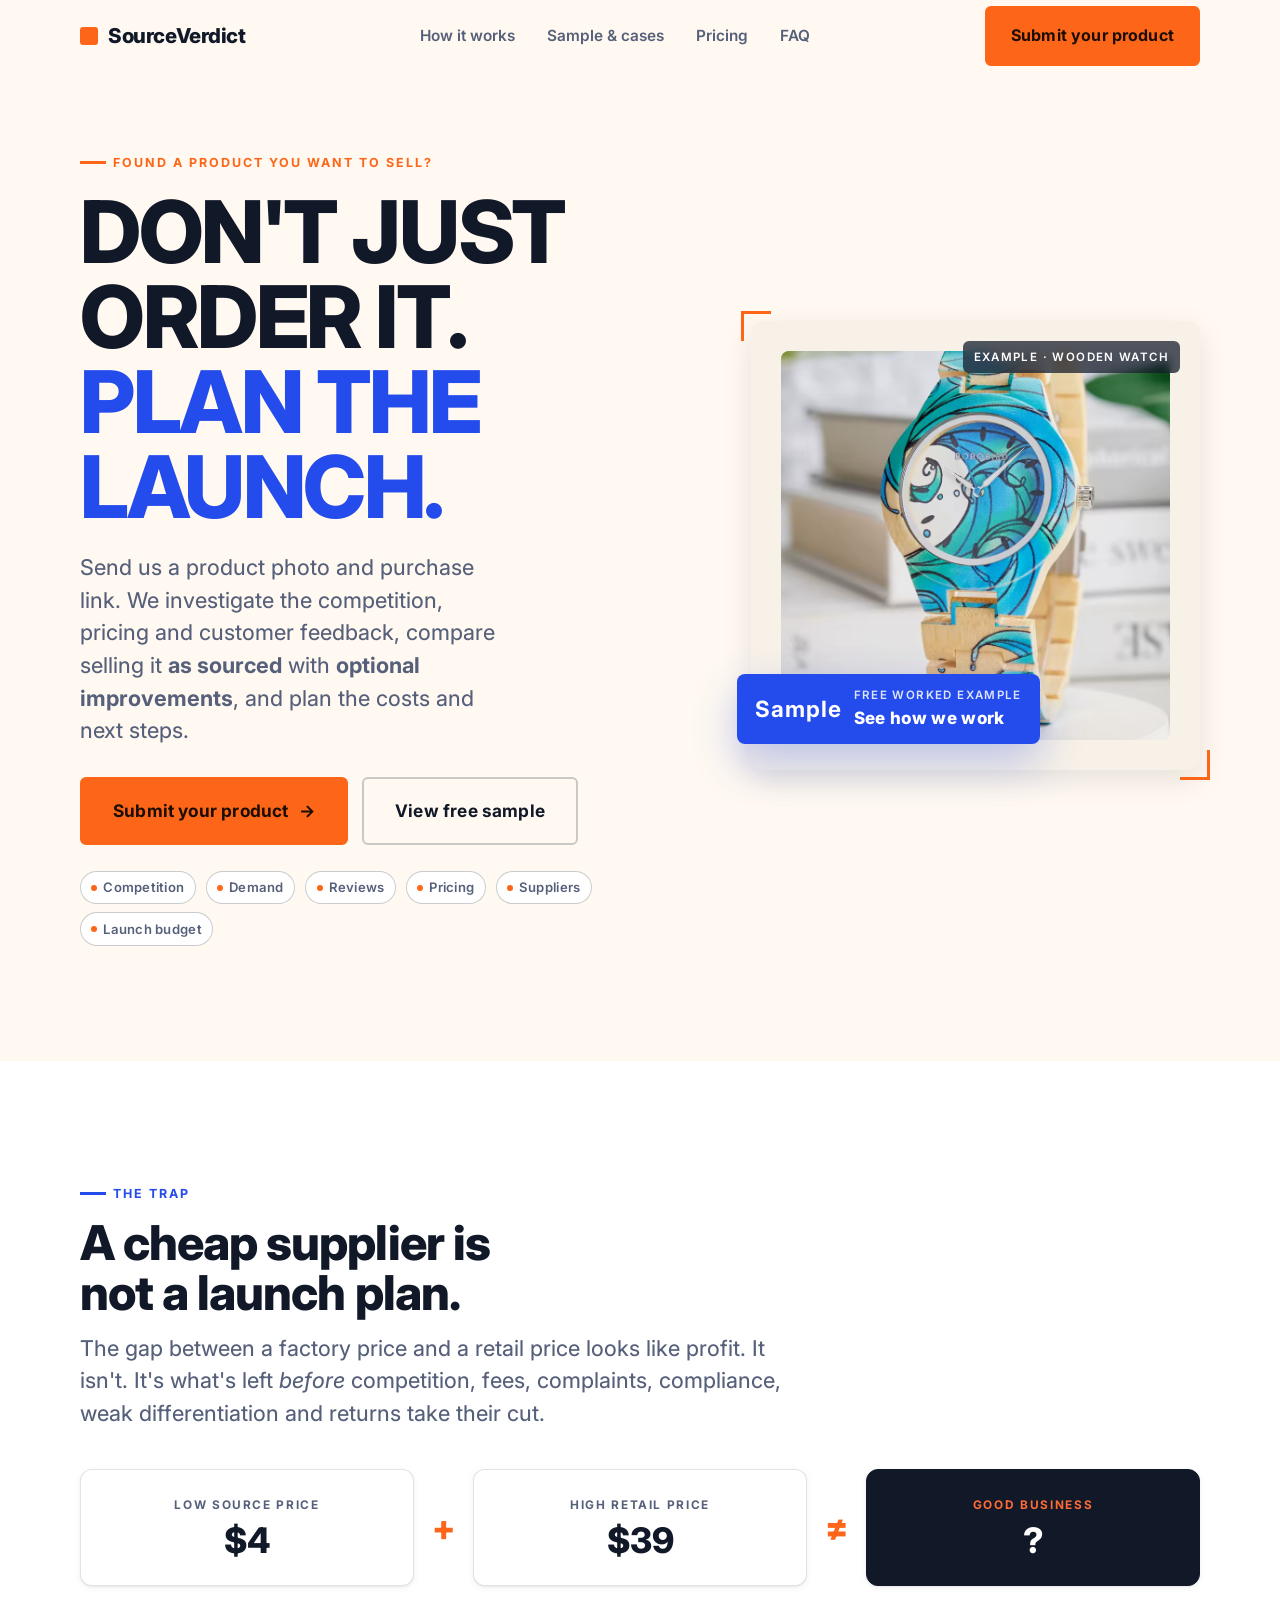
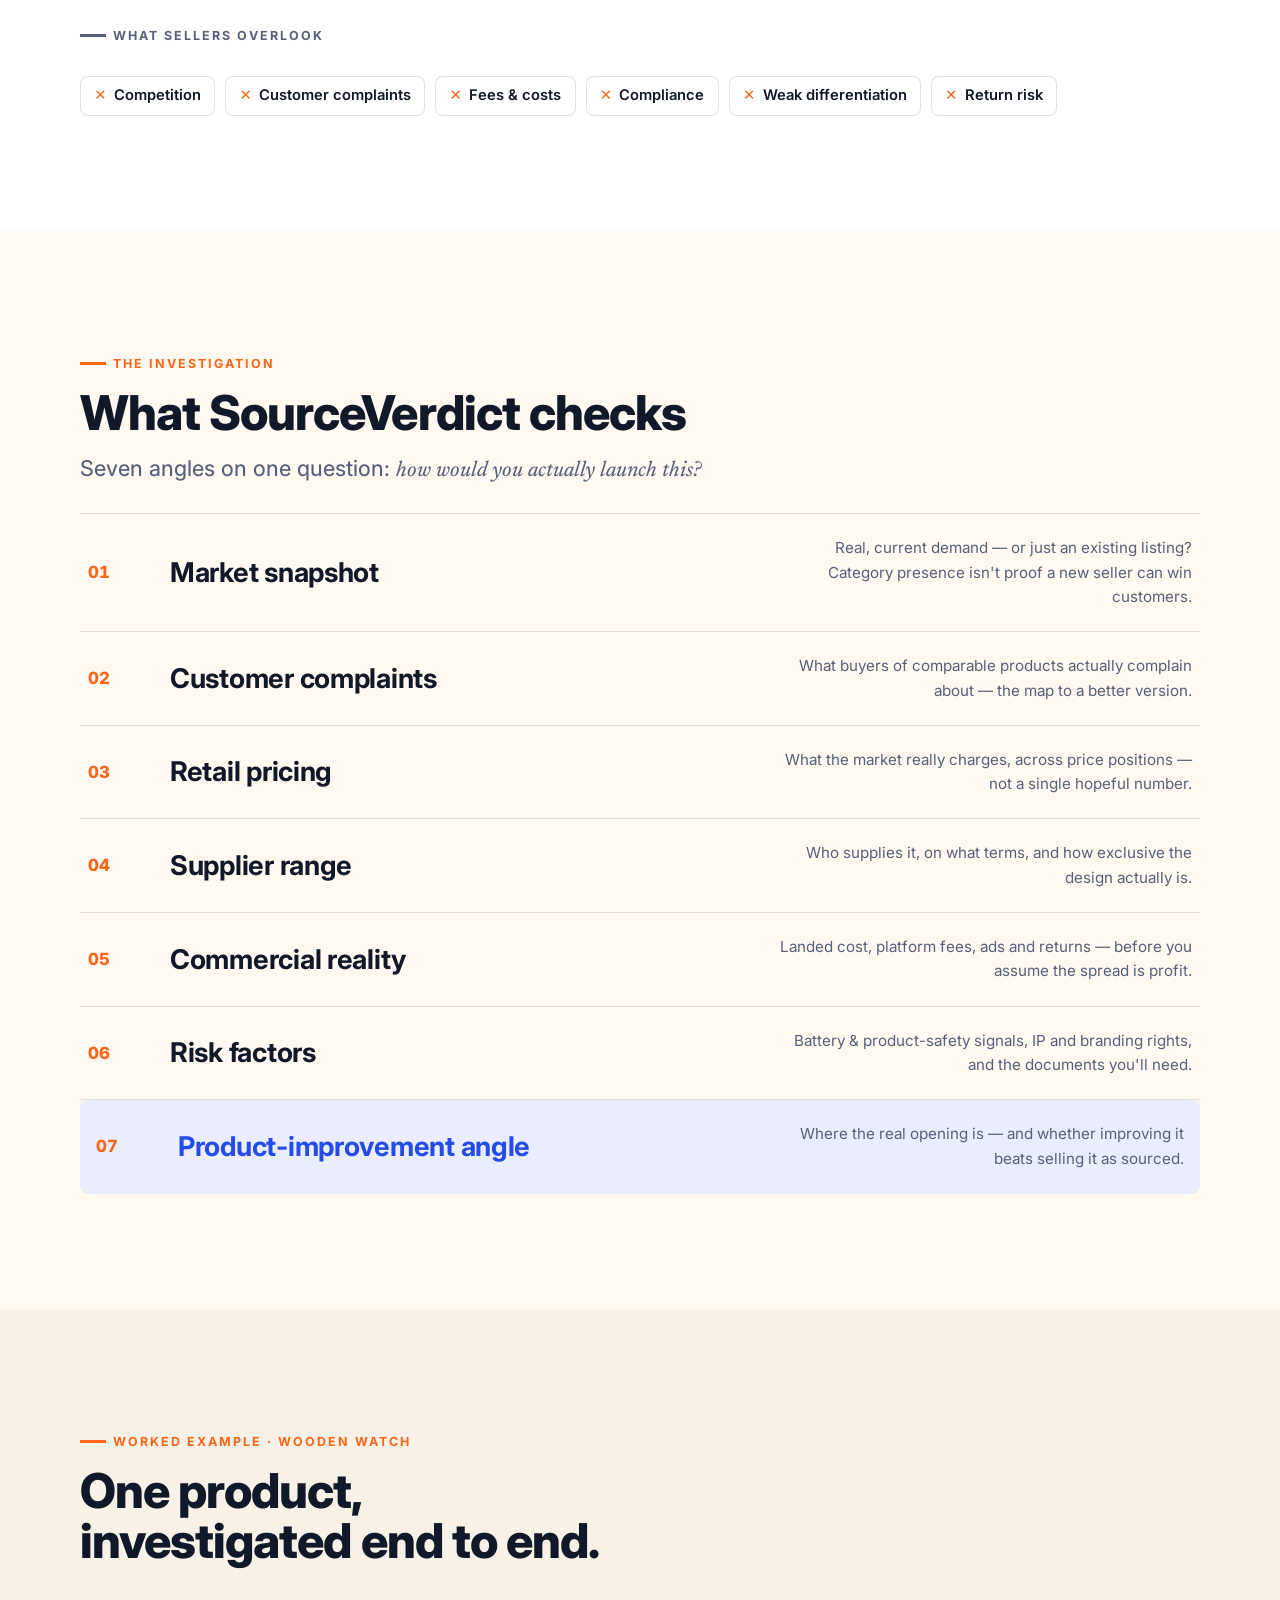
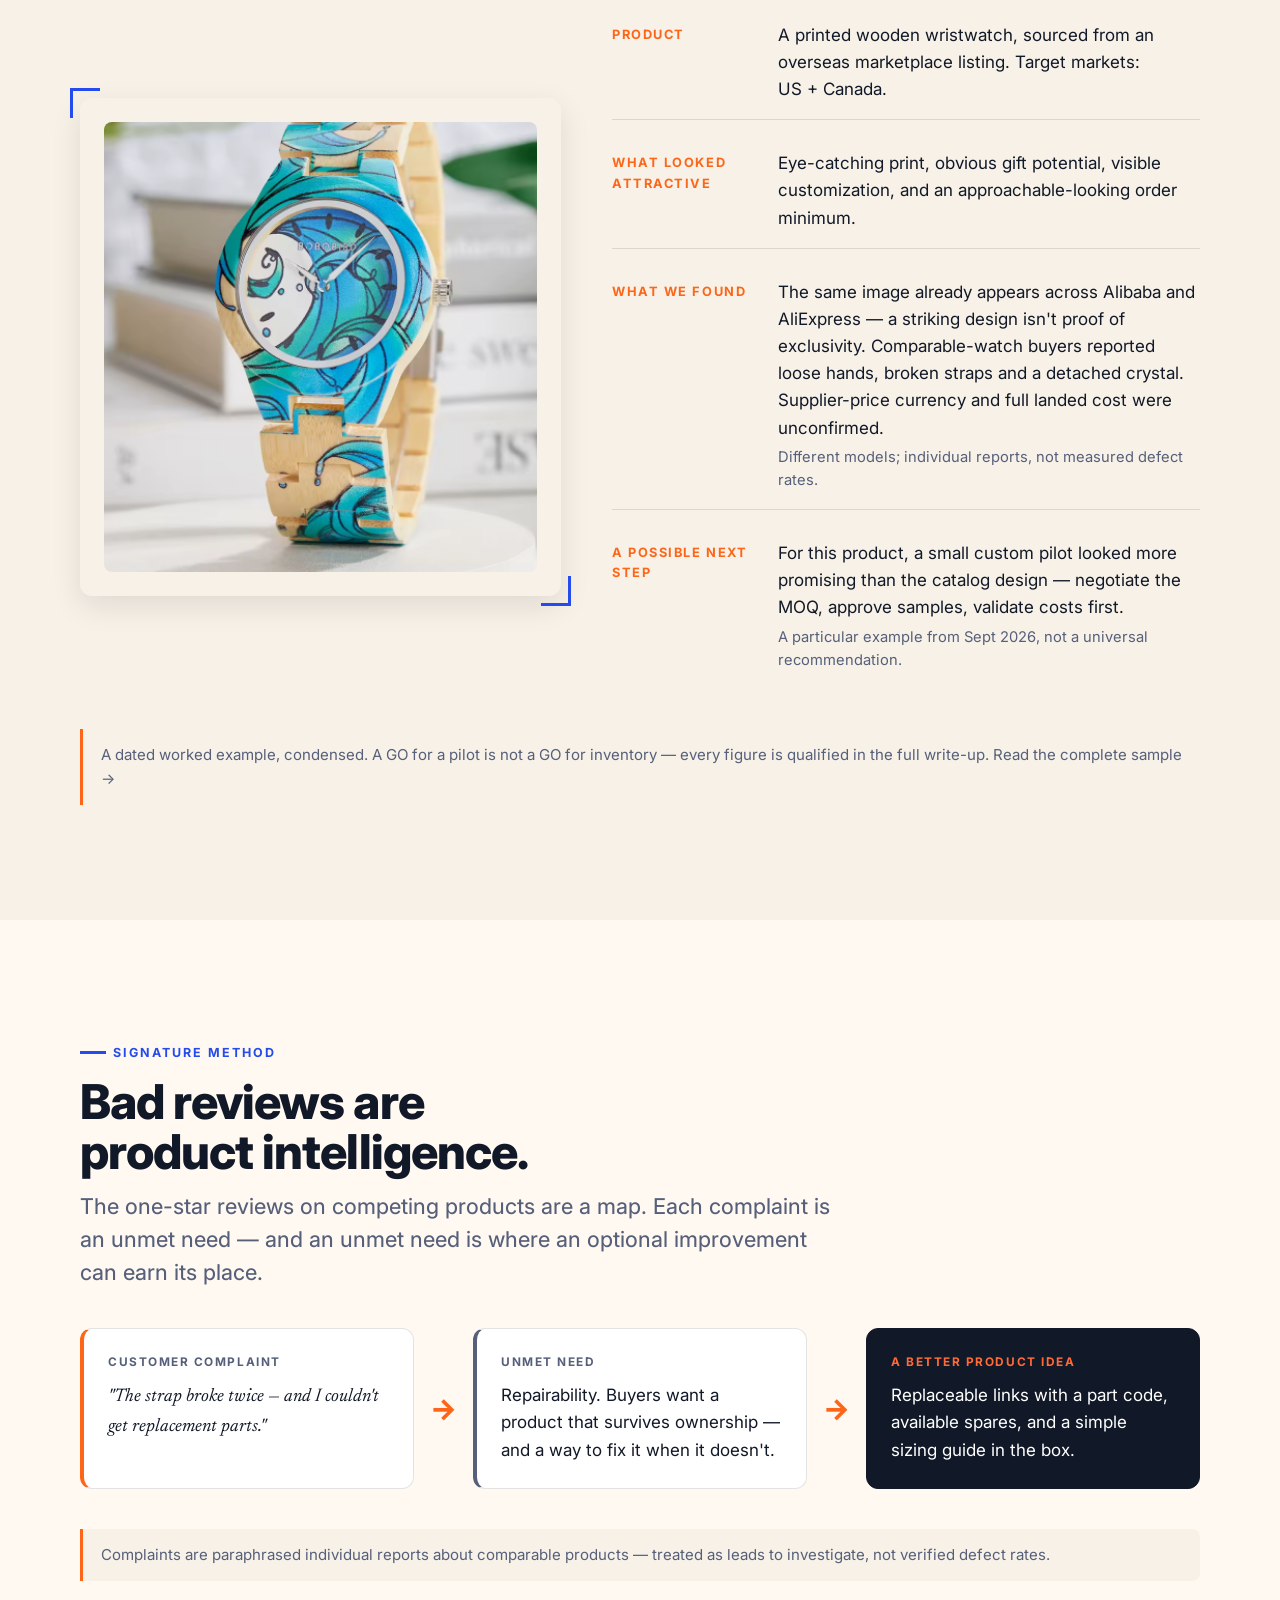
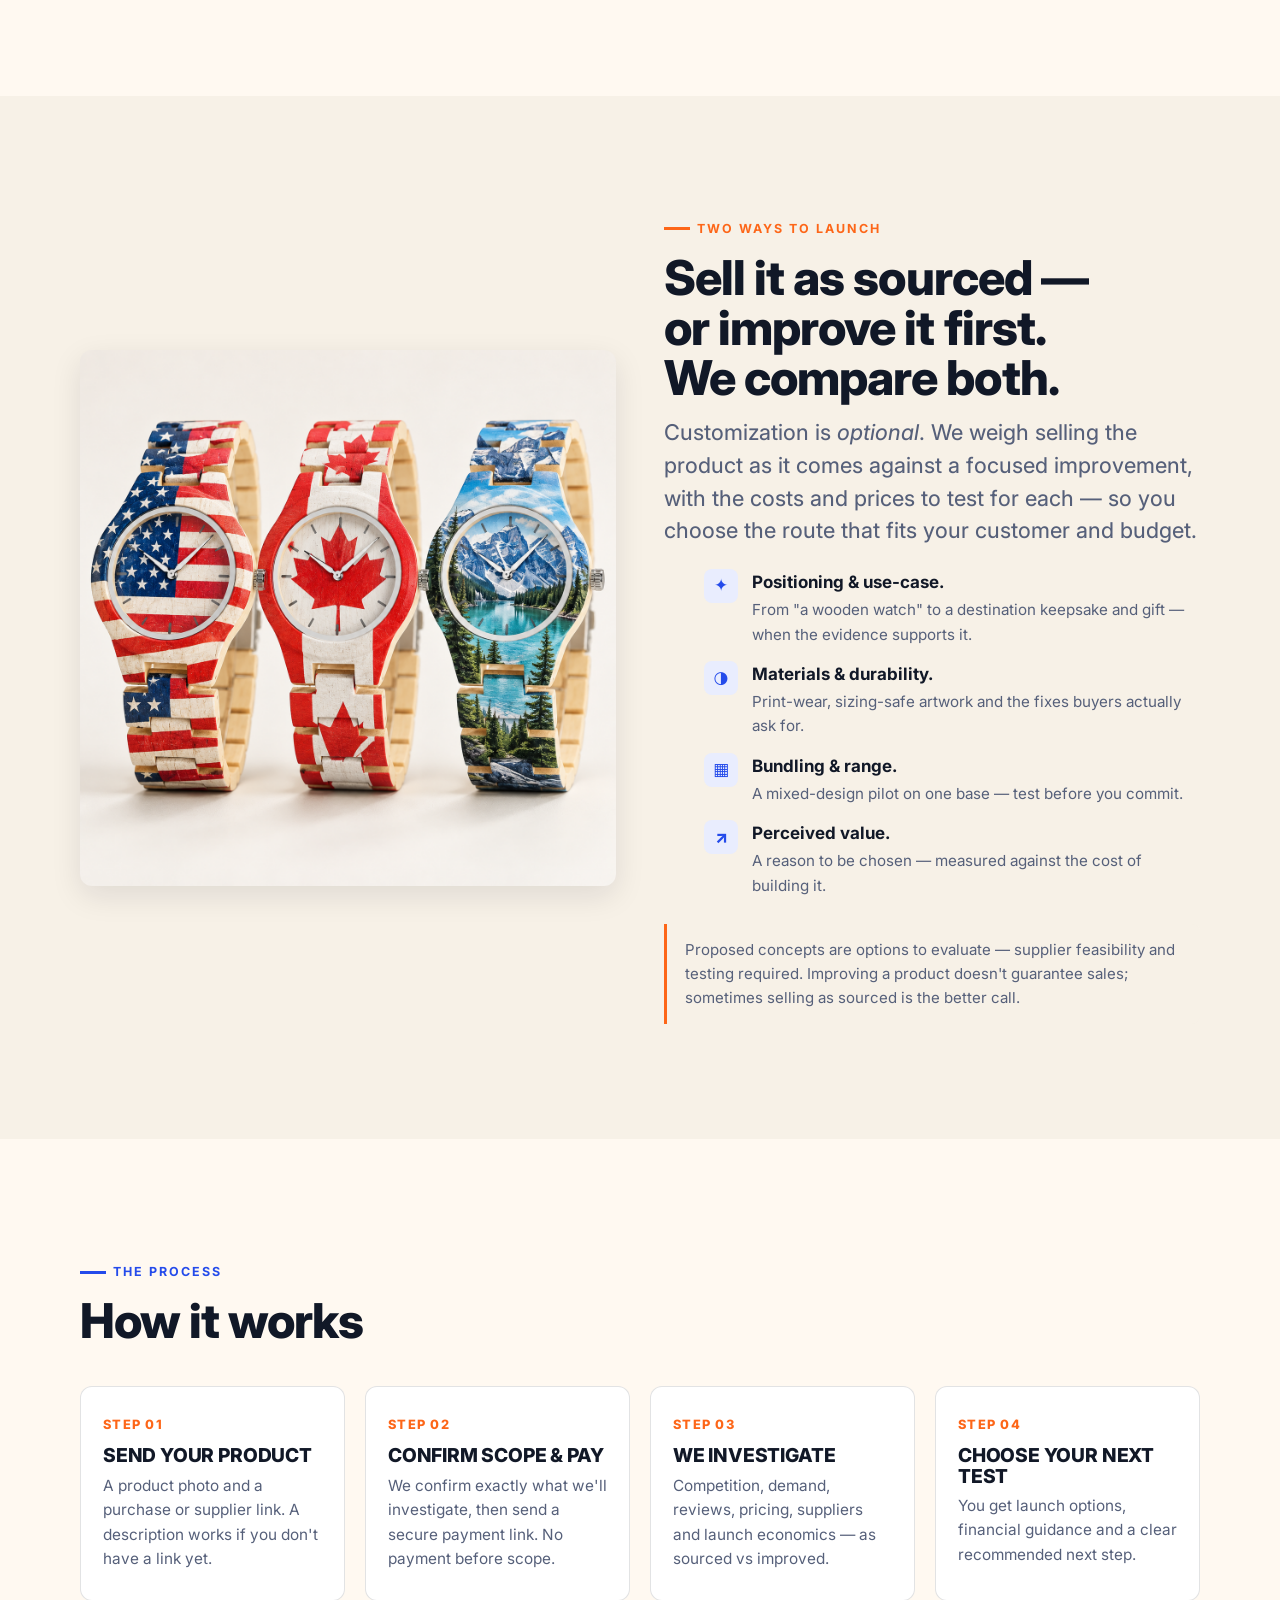
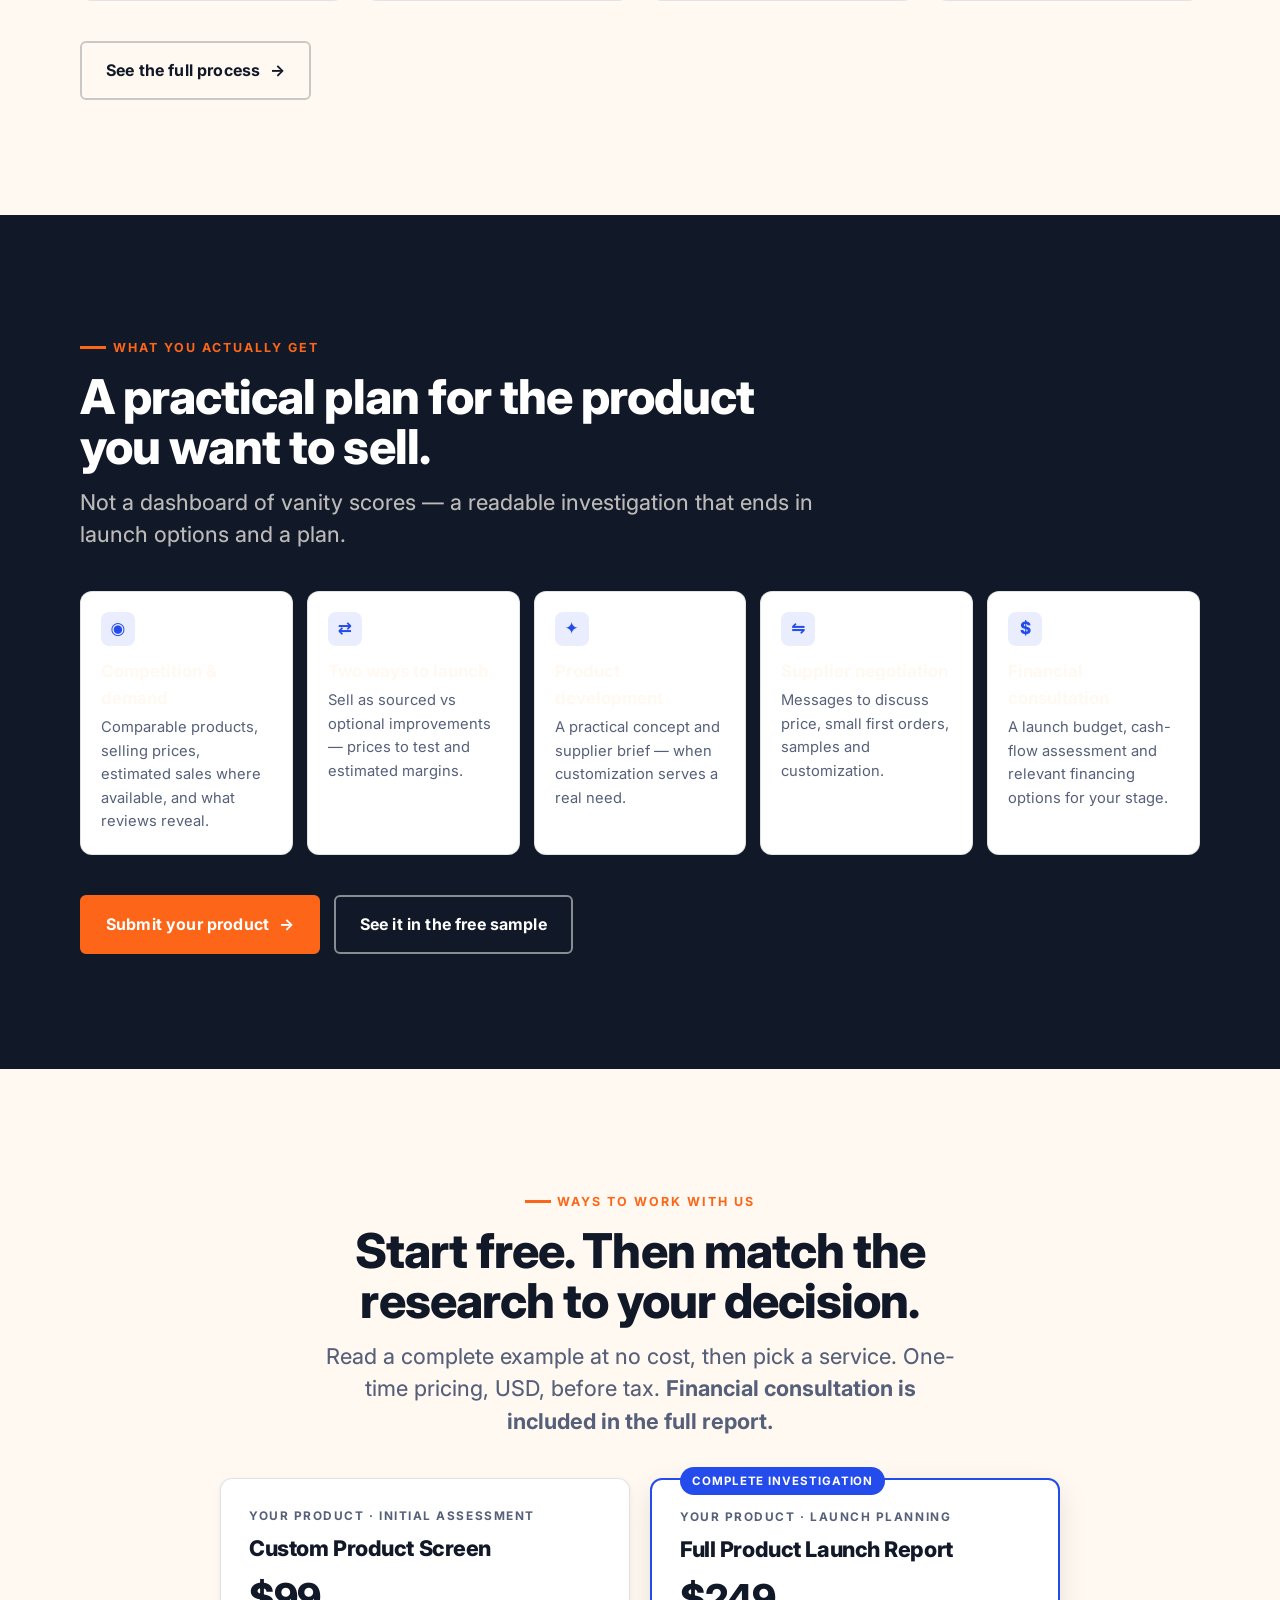
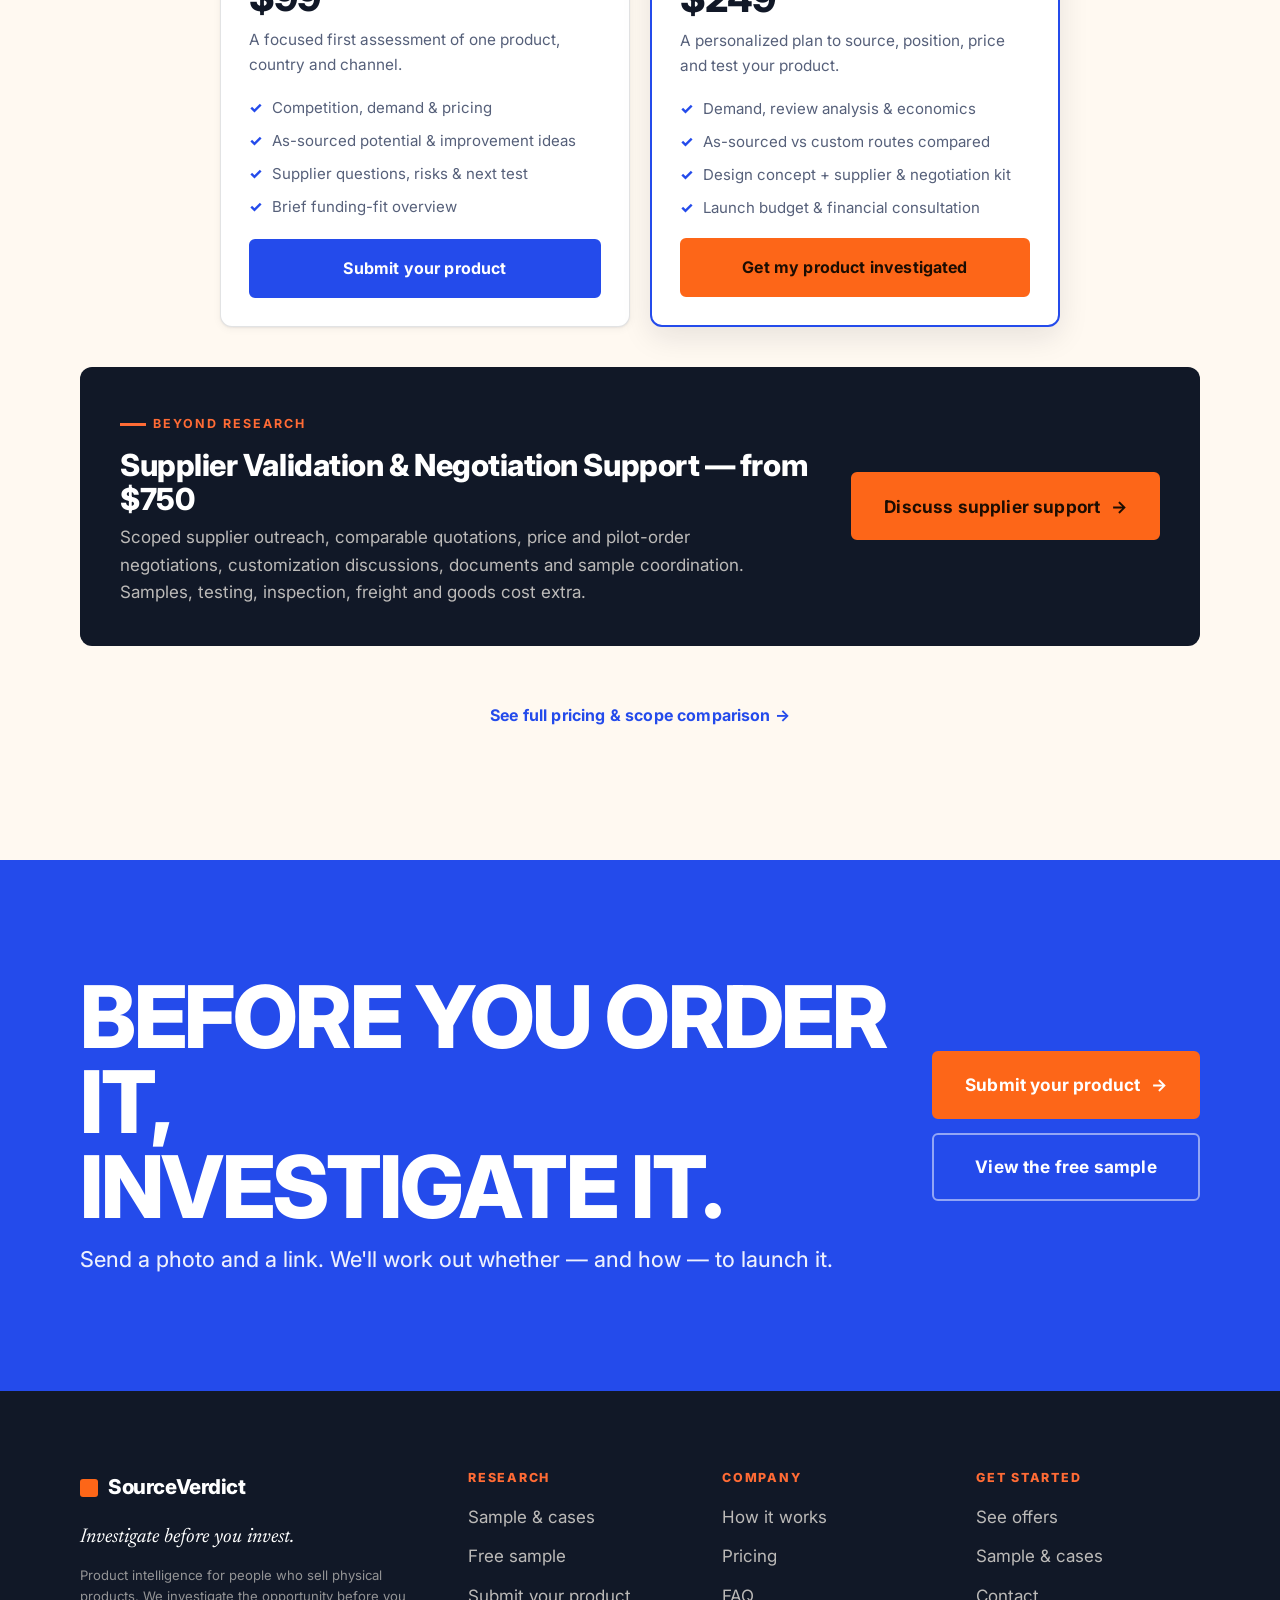
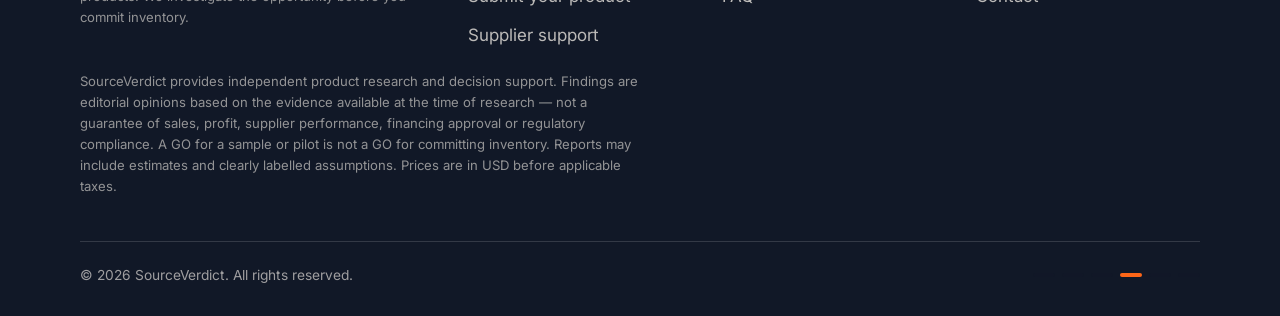
==== commit 08417086: "Offer-model v2: services rename, drop $29 packs, financial consultation, honest email-draft forms Co" ====
--- a/index.html
+++ b/index.html
@@ -3,21 +3,21 @@
 <head>
   <meta charset="utf-8" />
   <meta name="viewport" content="width=device-width, initial-scale=1" />
-  <title>SourceVerdict — Know what you're buying into before you order inventory</title>
-  <meta name="description" content="SourceVerdict investigates a product before you commit inventory — demand, competition, true costs, suppliers, risks — and hands you a clear GO or PASS, an improvement plan and the next test. Free sample; reports from $29." />
-  <link rel="canonical" href="https://sourceverdict.com/" />
+  <title>SourceVerdict — Found a product you want to sell? We investigate how to launch it</title>
+  <meta name="description" content="Send SourceVerdict a product photo and purchase link. We investigate competition, demand, reviews, pricing and suppliers, compare selling it as sourced with optional improvements, and plan the launch costs — with financial consultation. Free sample; services from $99." />
+  <link rel="canonical" href="https://www.sourceverdict.net/" />
   <meta name="theme-color" content="#FFF9F1" media="(prefers-color-scheme: light)" />
   <meta name="theme-color" content="#0c0f16" media="(prefers-color-scheme: dark)" />
   <meta property="og:type" content="website" />
   <meta property="og:site_name" content="SourceVerdict" />
-  <meta property="og:title" content="Found a product? Don't order it yet." />
-  <meta property="og:description" content="Know what you're buying into before you order inventory. A clear GO or PASS, an improvement plan and the next test." />
-  <meta property="og:url" content="https://sourceverdict.com/" />
-  <meta property="og:image" content="https://sourceverdict.com/assets/img/og-image.png" />
+  <meta property="og:title" content="Found a product? Let's work out how to launch it." />
+  <meta property="og:description" content="Send a product photo and purchase link. We investigate the product you want to sell and plan the launch — with financial consultation." />
+  <meta property="og:url" content="https://www.sourceverdict.net/" />
+  <meta property="og:image" content="https://www.sourceverdict.net/assets/img/og-image.png" />
   <meta name="twitter:card" content="summary_large_image" />
-  <meta name="twitter:title" content="Found a product? Don't order it yet." />
-  <meta name="twitter:description" content="Know what you're buying into before you order inventory. A clear GO or PASS." />
-  <meta name="twitter:image" content="https://sourceverdict.com/assets/img/og-image.png" />
+  <meta name="twitter:title" content="Found a product? Let's work out how to launch it." />
+  <meta name="twitter:description" content="Send a product photo and purchase link. We investigate the product you want to sell and plan the launch." />
+  <meta name="twitter:image" content="https://www.sourceverdict.net/assets/img/og-image.png" />
   <link rel="icon" href="assets/img/logo-square.png" sizes="any" />
   <link rel="apple-touch-icon" href="assets/img/logo-square.png" />
   <link rel="manifest" href="site.webmanifest" />
@@ -29,9 +29,9 @@
   {
     "@context": "https://schema.org",
     "@graph": [
-      { "@type": "Organization", "@id": "https://sourceverdict.com/#org", "name": "SourceVerdict", "url": "https://sourceverdict.com/", "logo": "https://sourceverdict.com/assets/img/logo-square.png", "slogan": "Investigate before you invest.", "description": "Independent product-decision research for people who sell physical products." },
-      { "@type": "WebSite", "@id": "https://sourceverdict.com/#website", "url": "https://sourceverdict.com/", "name": "SourceVerdict", "publisher": { "@id": "https://sourceverdict.com/#org" } },
-      { "@type": "Service", "name": "Product-decision research", "provider": { "@id": "https://sourceverdict.com/#org" }, "serviceType": "Product research and sourcing analysis", "areaServed": ["US", "CA"], "description": "Investigation of a product opportunity across market, competition, pricing, suppliers, customer complaints, economics and risk, concluding with a GO or PASS verdict.", "offers": { "@type": "Offer", "price": "29", "priceCurrency": "USD", "url": "https://sourceverdict.com/pricing.html" } }
+      { "@type": "Organization", "@id": "https://www.sourceverdict.net/#org", "name": "SourceVerdict", "url": "https://www.sourceverdict.net/", "logo": "https://www.sourceverdict.net/assets/img/logo-square.png", "slogan": "Investigate before you invest.", "description": "Independent product-launch research for people who sell physical products." },
+      { "@type": "WebSite", "@id": "https://www.sourceverdict.net/#website", "url": "https://www.sourceverdict.net/", "name": "SourceVerdict", "publisher": { "@id": "https://www.sourceverdict.net/#org" } },
+      { "@type": "Service", "name": "Product-launch research", "provider": { "@id": "https://www.sourceverdict.net/#org" }, "serviceType": "Product research, sourcing analysis and launch planning", "areaServed": ["US", "CA"], "description": "Investigation of a product across competition, demand, reviews, pricing, suppliers and launch economics, comparing as-sourced with optional improvements, with financial consultation.", "offers": { "@type": "Offer", "price": "99", "priceCurrency": "USD", "url": "https://www.sourceverdict.net/pricing.html" } }
     ]
   }
   </script>
@@ -45,13 +45,13 @@
         <a class="brand" href="index.html"><span class="brand__mark" aria-hidden="true"></span>SourceVerdict</a>
         <div class="nav__links" id="navmenu">
           <a href="how-it-works.html">How it works</a>
-          <a href="reports.html">Reports</a>
+          <a href="reports.html">Sample &amp; cases</a>
           <a href="pricing.html">Pricing</a>
           <a href="faq.html">FAQ</a>
-          <a class="btn btn--primary nav__cta-mobile" href="submit.html">Order research</a>
+          <a class="btn btn--primary nav__cta-mobile" href="submit.html">Submit your product</a>
         </div>
         <div class="nav__right">
-          <a class="btn btn--primary" href="submit.html">Order research</a>
+          <a class="btn btn--primary" href="submit.html">Submit your product</a>
           <button class="nav__toggle" aria-label="Open menu" aria-expanded="false" aria-controls="navmenu"><span aria-hidden="true"></span></button>
         </div>
       </nav>
@@ -65,28 +65,28 @@
       <div class="container">
         <div class="hero__grid">
           <div>
-            <span class="eyebrow">Before you sell it, we investigate it</span>
-            <h1 class="display hero__title"><span class="l1">Found a product?</span><span class="l2">Don't order it yet.</span></h1>
-            <p class="lead hero__sub">Know what you're buying into <em>before</em> you order inventory. We investigate the opportunity and hand you a clear <strong>GO</strong> or <strong>PASS</strong> — with the reasoning behind it.</p>
+            <span class="eyebrow">Found a product you want to sell?</span>
+            <h1 class="display hero__title"><span class="l1">Don't just order it.</span><span class="l2">Plan the launch.</span></h1>
+            <p class="lead hero__sub">Send us a product photo and purchase link. We investigate the competition, pricing and customer feedback, compare selling it <strong>as sourced</strong> with <strong>optional improvements</strong>, and plan the costs and next steps.</p>
             <div class="btn-row hero__cta-row">
-              <a class="btn btn--primary btn--lg" href="submit.html">Order research <span class="arrow" aria-hidden="true">→</span></a>
-              <a class="btn btn--outline btn--lg" href="sample-report.html" data-full-report>Read the free sample</a>
+              <a class="btn btn--primary btn--lg" href="submit.html">Submit your product <span class="arrow" aria-hidden="true">→</span></a>
+              <a class="btn btn--outline btn--lg" href="sample-report.html" data-full-report>View free sample</a>
             </div>
             <div class="chips hero__chips" aria-label="What we look at">
-              <span class="chip"><span class="chip__dot"></span>Amazon</span>
-              <span class="chip"><span class="chip__dot"></span>Alibaba</span>
-              <span class="chip"><span class="chip__dot"></span>Costs</span>
               <span class="chip"><span class="chip__dot"></span>Competition</span>
-              <span class="chip"><span class="chip__dot"></span>Risk</span>
-              <span class="chip"><span class="chip__dot"></span>GO / PASS</span>
+              <span class="chip"><span class="chip__dot"></span>Demand</span>
+              <span class="chip"><span class="chip__dot"></span>Reviews</span>
+              <span class="chip"><span class="chip__dot"></span>Pricing</span>
+              <span class="chip"><span class="chip__dot"></span>Suppliers</span>
+              <span class="chip"><span class="chip__dot"></span>Launch budget</span>
             </div>
           </div>
           <div class="specimen">
             <div class="specimen__frame cropframe">
-              <span class="specimen__meta">Case · Wooden watch</span>
+              <span class="specimen__meta">Example · Wooden watch</span>
               <img class="specimen__img" src="assets/img/watch-hero.png" width="418" height="434" alt="A printed turquoise wooden wristwatch photographed for investigation." fetchpriority="high" />
-              <a class="specimen__tag" href="sample-report.html" aria-label="Read the wooden watch sample verdict">
-                <b>GO</b><span><small>Sample verdict</small>Small custom pilot</span>
+              <a class="specimen__tag" href="sample-report.html" aria-label="View the wooden watch sample">
+                <b>Sample</b><span><small>Free worked example</small>See how we work</span>
               </a>
             </div>
           </div>
@@ -99,7 +99,7 @@
       <div class="container">
         <div class="reveal" style="max-width:720px">
           <span class="eyebrow eyebrow--blue">The trap</span>
-          <h2 class="h2 mt-1 balance">A cheap supplier is not a good product.</h2>
+          <h2 class="h2 mt-1 balance">A cheap supplier is not a launch plan.</h2>
           <p class="lead mt-1">The gap between a factory price and a retail price looks like profit. It isn't. It's what's left <em>before</em> competition, fees, complaints, compliance, weak differentiation and returns take their cut.</p>
         </div>
         <div class="equation reveal mt-3" role="img" aria-label="Low source price plus high retail price does not equal good business">
@@ -124,7 +124,7 @@
         <div class="reveal" style="max-width:720px">
           <span class="eyebrow">The investigation</span>
           <h2 class="h2 mt-1">What SourceVerdict checks</h2>
-          <p class="lead mt-1">Seven angles on one question: <span class="serif" style="font-style:italic">should you actually sell this?</span></p>
+          <p class="lead mt-1">Seven angles on one question: <span class="serif" style="font-style:italic">how would you actually launch this?</span></p>
         </div>
         <div class="checks reveal mt-2">
           <div class="check"><div class="check__n">01</div><div class="check__t">Market snapshot</div><div class="check__d">Real, current demand — or just an existing listing? Category presence isn't proof a new seller can win customers.</div></div>
@@ -133,17 +133,17 @@
           <div class="check"><div class="check__n">04</div><div class="check__t">Supplier range</div><div class="check__d">Who supplies it, on what terms, and how exclusive the design actually is.</div></div>
           <div class="check"><div class="check__n">05</div><div class="check__t">Commercial reality</div><div class="check__d">Landed cost, platform fees, ads and returns — before you assume the spread is profit.</div></div>
           <div class="check"><div class="check__n">06</div><div class="check__t">Risk factors</div><div class="check__d">Battery &amp; product-safety signals, IP and branding rights, and the documents you'll need.</div></div>
-          <div class="check check--feature"><div class="check__n">07</div><div class="check__t">Product-improvement angle</div><div class="check__d">Where the real opening is — how to build something worth choosing.</div></div>
-        </div>
-      </div>
-    </section>
-
-    <!-- 4. REAL VERDICT EXAMPLE -->
+          <div class="check check--feature"><div class="check__n">07</div><div class="check__t">Product-improvement angle</div><div class="check__d">Where the real opening is — and whether improving it beats selling it as sourced.</div></div>
+        </div>
+      </div>
+    </section>
+
+    <!-- 4. REAL EXAMPLE -->
     <section class="section section--tint" id="verdict-example">
       <div class="container">
         <div class="reveal" style="max-width:760px">
-          <span class="eyebrow">Real verdict · Wooden watch</span>
-          <h2 class="h2 mt-1 balance">We ran the investigation on a wooden watch.</h2>
+          <span class="eyebrow">Worked example · Wooden watch</span>
+          <h2 class="h2 mt-1 balance">One product, investigated end to end.</h2>
         </div>
         <div class="case mt-3">
           <div class="case__media cropframe cropframe--blue reveal"><img src="assets/img/watch-hero.png" width="418" height="434" alt="The investigated printed wooden wristwatch." loading="lazy" /></div>
@@ -151,16 +151,12 @@
             <div class="flow">
               <div class="flow__row"><div class="flow__k">Product</div><div class="flow__v">A printed wooden wristwatch, sourced from an overseas marketplace listing. Target markets: US&nbsp;+&nbsp;Canada.</div></div>
               <div class="flow__row"><div class="flow__k">What looked attractive</div><div class="flow__v">Eye-catching print, obvious gift potential, visible customization, and an approachable-looking order minimum.</div></div>
-              <div class="flow__row"><div class="flow__k">What we found</div><div class="flow__v">The same image already appears across Alibaba and AliExpress — a striking design isn't proof of exclusivity. Comparable-watch buyers reported loose hands, broken straps and a detached crystal. Supplier-price currency and full landed cost were unconfirmed, with a 50-piece customization minimum shown. <span class="muted">Different models; individual reports, not measured defect rates.</span></div></div>
-              <div class="flow__row"><div class="flow__k">Verdict</div><div class="flow__v"><strong>GO — for a small custom pilot.</strong> Negotiate the MOQ, approve samples, and validate costs before committing inventory.</div></div>
+              <div class="flow__row"><div class="flow__k">What we found</div><div class="flow__v">The same image already appears across Alibaba and AliExpress — a striking design isn't proof of exclusivity. Comparable-watch buyers reported loose hands, broken straps and a detached crystal. Supplier-price currency and full landed cost were unconfirmed. <span class="muted">Different models; individual reports, not measured defect rates.</span></div></div>
+              <div class="flow__row"><div class="flow__k">A possible next step</div><div class="flow__v">For this product, a small custom pilot looked more promising than the catalog design — negotiate the MOQ, approve samples, validate costs first. <span class="muted">A particular example from Sept 2026, not a universal recommendation.</span></div></div>
             </div>
           </div>
         </div>
-        <div class="verdicts mt-3 reveal">
-          <div class="verdict verdict--go"><span class="corner" aria-hidden="true"></span><span class="corner br" aria-hidden="true"></span><div class="verdict__label">GO</div><p class="verdict__desc">Worth exploring further.</p></div>
-          <div class="verdict verdict--pass"><span class="corner" aria-hidden="true"></span><span class="corner br" aria-hidden="true"></span><div class="verdict__label">PASS</div><p class="verdict__desc">Looks tempting, but not strong enough.</p></div>
-        </div>
-        <p class="note mt-3 reveal">A real research example, condensed. A GO for a pilot is not a GO for inventory — every figure is dated, sourced and qualified in the full report. <a href="sample-report.html" data-full-report>Read the complete sample →</a></p>
+        <p class="note mt-3 reveal">A dated worked example, condensed. A GO for a pilot is not a GO for inventory — every figure is qualified in the full write-up. <a href="sample-report.html" data-full-report>Read the complete sample →</a></p>
       </div>
     </section>
 
@@ -170,35 +166,35 @@
         <div class="reveal" style="max-width:760px">
           <span class="eyebrow eyebrow--blue">Signature method</span>
           <h2 class="h2 mt-1 balance">Bad reviews are product intelligence.</h2>
-          <p class="lead mt-1">The one-star reviews on competing products are a map. Each complaint is an unmet need — and an unmet need is the brief for a better product.</p>
+          <p class="lead mt-1">The one-star reviews on competing products are a map. Each complaint is an unmet need — and an unmet need is where an optional improvement can earn its place.</p>
         </div>
         <div class="bridge mt-3 reveal">
           <div class="bridge-card is-complaint"><div class="k">Customer complaint</div><p class="serif" style="font-size:1.15rem;font-style:italic">"The strap broke twice — and I couldn't get replacement parts."</p></div>
           <div class="arrow-col" aria-hidden="true">→</div>
           <div class="bridge-card is-need"><div class="k">Unmet need</div><p>Repairability. Buyers want a product that survives ownership — and a way to fix it when it doesn't.</p></div>
           <div class="arrow-col" aria-hidden="true">→</div>
-          <div class="bridge-card is-idea"><div class="k">Better product idea</div><p>Replaceable links with a part code, available spares, and a simple sizing guide in the box.</p></div>
+          <div class="bridge-card is-idea"><div class="k">A better product idea</div><p>Replaceable links with a part code, available spares, and a simple sizing guide in the box.</p></div>
         </div>
         <p class="note mt-3 reveal">Complaints are paraphrased individual reports about comparable products — treated as leads to investigate, not verified defect rates.</p>
       </div>
     </section>
 
-    <!-- 6. MAKE IT SELLABLE -->
+    <!-- 6. TWO WAYS TO LAUNCH -->
     <section class="section section--tint">
       <div class="container">
         <div class="sellable">
           <div class="reveal"><img class="sellable__img cropframe cropframe--blue" src="assets/img/make-it-sellable.png" width="1254" height="1254" alt="Three wooden watch concepts — USA flag, Canada flag and a Rockies mountain-and-lake scene — as full-wrap custom artwork." loading="lazy" /></div>
           <div class="reveal">
-            <span class="eyebrow">Make it sellable</span>
-            <h2 class="h2 mt-1 balance">We don't just find the problem. We show what we'd build instead.</h2>
-            <p class="lead mt-1"><strong>One watch. Three identities.</strong> USA · Canada · Rockies — the same base, reimagined as full-wrap custom artwork with a reason to be chosen.</p>
+            <span class="eyebrow">Two ways to launch</span>
+            <h2 class="h2 mt-1 balance">Sell it as sourced — or improve it first. We compare both.</h2>
+            <p class="lead mt-1">Customization is <em>optional</em>. We weigh selling the product as it comes against a focused improvement, with the costs and prices to test for each — so you choose the route that fits your customer and budget.</p>
             <ul class="feat-list">
-              <li><span class="ico" aria-hidden="true">✦</span><div><b>Positioning &amp; use-case.</b><p>From "a wooden watch" to a destination keepsake and gift.</p></div></li>
-              <li><span class="ico" aria-hidden="true">◑</span><div><b>Materials &amp; durability.</b><p>Print-wear, sizing-safe artwork and readable hands over the design.</p></div></li>
-              <li><span class="ico" aria-hidden="true">▦</span><div><b>Bundling &amp; range.</b><p>A mixed-design pilot on one base — test identities before you commit.</p></div></li>
-              <li><span class="ico" aria-hidden="true">↗</span><div><b>Perceived value.</b><p>A collection with a point of view beats a lone catalog product.</p></div></li>
+              <li><span class="ico" aria-hidden="true">✦</span><div><b>Positioning &amp; use-case.</b><p>From "a wooden watch" to a destination keepsake and gift — when the evidence supports it.</p></div></li>
+              <li><span class="ico" aria-hidden="true">◑</span><div><b>Materials &amp; durability.</b><p>Print-wear, sizing-safe artwork and the fixes buyers actually ask for.</p></div></li>
+              <li><span class="ico" aria-hidden="true">▦</span><div><b>Bundling &amp; range.</b><p>A mixed-design pilot on one base — test before you commit.</p></div></li>
+              <li><span class="ico" aria-hidden="true">↗</span><div><b>Perceived value.</b><p>A reason to be chosen — measured against the cost of building it.</p></div></li>
             </ul>
-            <p class="note mt-2">Proposed concepts — supplier feasibility and testing required. A redesign doesn't guarantee sales; it gives the product a reason to be chosen.</p>
+            <p class="note mt-2">Proposed concepts are options to evaluate — supplier feasibility and testing required. Improving a product doesn't guarantee sales; sometimes selling as sourced is the better call.</p>
           </div>
         </div>
       </div>
@@ -209,81 +205,83 @@
       <div class="container">
         <div class="reveal" style="max-width:720px"><span class="eyebrow eyebrow--blue">The process</span><h2 class="h2 mt-1">How it works</h2></div>
         <div class="steps mt-3 reveal">
-          <div class="step"><div class="step__n">STEP 01</div><h3>Send your product</h3><p>A photo, a product idea, an Amazon link or a supplier link. One is enough.</p></div>
-          <div class="step"><div class="step__n">STEP 02</div><h3>We investigate</h3><p>Market • competition • costs • risk • differentiation — with the evidence attached.</p></div>
-          <div class="step"><div class="step__n">STEP 03</div><h3>Get the verdict</h3><p>A clear GO or PASS — and the reasoning that got us there.</p></div>
-          <div class="step"><div class="step__n">STEP 04</div><h3>Decide what's next</h3><p>Order, improve, renegotiate, dig deeper — or walk away with your money intact.</p></div>
+          <div class="step"><div class="step__n">STEP 01</div><h3>Send your product</h3><p>A product photo and a purchase or supplier link. A description works if you don't have a link yet.</p></div>
+          <div class="step"><div class="step__n">STEP 02</div><h3>Confirm scope &amp; pay</h3><p>We confirm exactly what we'll investigate, then send a secure payment link. No payment before scope.</p></div>
+          <div class="step"><div class="step__n">STEP 03</div><h3>We investigate</h3><p>Competition, demand, reviews, pricing, suppliers and launch economics — as sourced vs improved.</p></div>
+          <div class="step"><div class="step__n">STEP 04</div><h3>Choose your next test</h3><p>You get launch options, financial guidance and a clear recommended next step.</p></div>
         </div>
         <div class="btn-row mt-3 reveal"><a class="btn btn--outline" href="how-it-works.html">See the full process <span class="arrow" aria-hidden="true">→</span></a></div>
       </div>
     </section>
 
-    <!-- 8. THE DELIVERABLE / VALUE BUNDLE -->
+    <!-- 8. WHAT YOU GET -->
     <section class="section section--ink" id="report">
       <div class="container">
         <div class="reveal" style="max-width:760px">
           <span class="eyebrow">What you actually get</span>
-          <h2 class="h2 mt-1" style="color:#fff">Five things you can act on.</h2>
-          <p class="lead mt-1" style="color:var(--on-brand-muted)">Not a dashboard of vanity scores — a readable investigation that ends in a decision and a plan.</p>
+          <h2 class="h2 mt-1" style="color:#fff">A practical plan for the product you want to sell.</h2>
+          <p class="lead mt-1" style="color:var(--on-brand-muted)">Not a dashboard of vanity scores — a readable investigation that ends in launch options and a plan.</p>
         </div>
         <div class="bundle mt-3 reveal">
-          <div class="bundle__item"><div class="ico" aria-hidden="true">✓</div><b>The decision</b><p>A clear GO or PASS, and the reasoning behind it.</p></div>
-          <div class="bundle__item"><div class="ico" aria-hidden="true">$</div><b>True-cost analysis</b><p>Landed cost, fees, ads and returns — before you assume profit.</p></div>
-          <div class="bundle__item"><div class="ico" aria-hidden="true">◎</div><b>Supplier candidates</b><p>Screened options with links and open questions.</p></div>
-          <div class="bundle__item"><div class="ico" aria-hidden="true">✦</div><b>Useful improvements</b><p>What to change to make it worth choosing.</p></div>
-          <div class="bundle__item"><div class="ico" aria-hidden="true">→</div><b>An action plan</b><p>The smallest useful next test to run.</p></div>
+          <div class="bundle__item"><div class="ico" aria-hidden="true">◉</div><b>Competition &amp; demand</b><p>Comparable products, selling prices, estimated sales where available, and what reviews reveal.</p></div>
+          <div class="bundle__item"><div class="ico" aria-hidden="true">⇄</div><b>Two ways to launch</b><p>Sell as sourced vs optional improvements — prices to test and estimated margins.</p></div>
+          <div class="bundle__item"><div class="ico" aria-hidden="true">✦</div><b>Product development</b><p>A practical concept and supplier brief — when customization serves a real need.</p></div>
+          <div class="bundle__item"><div class="ico" aria-hidden="true">⇋</div><b>Supplier negotiation</b><p>Messages to discuss price, small first orders, samples and customization.</p></div>
+          <div class="bundle__item"><div class="ico" aria-hidden="true">$</div><b>Financial consultation</b><p>A launch budget, cash-flow assessment and relevant financing options for your stage.</p></div>
         </div>
         <div class="btn-row mt-3 reveal">
-          <a class="btn btn--primary" href="sample-report.html" data-full-report>See it in the free sample <span class="arrow" aria-hidden="true">→</span></a>
-          <a class="btn btn--on-dark" href="reports.html">Browse reports</a>
-        </div>
-      </div>
-    </section>
-
-    <!-- 9. OFFERS SUMMARY -->
+          <a class="btn btn--primary" href="submit.html">Submit your product <span class="arrow" aria-hidden="true">→</span></a>
+          <a class="btn btn--on-dark" href="sample-report.html" data-full-report>See it in the free sample</a>
+        </div>
+      </div>
+    </section>
+
+    <!-- 9. OFFERS -->
     <section class="section" id="offers">
       <div class="container">
         <div class="reveal center" style="max-width:640px;margin-inline:auto">
           <span class="eyebrow" style="justify-content:center">Ways to work with us</span>
-          <h2 class="h2 mt-1">Start free. Then match the research to the decision.</h2>
-          <p class="lead mt-1">Read a complete sample at no cost — then pick the depth you need. One-time pricing, USD, before tax.</p>
-        </div>
-
-        <div class="offers mt-3 reveal">
+          <h2 class="h2 mt-1">Start free. Then match the research to your decision.</h2>
+          <p class="lead mt-1">Read a complete example at no cost, then pick a service. One-time pricing, USD, before tax. <strong>Financial consultation is included in the full report.</strong></p>
+        </div>
+
+        <div class="offers offers--custom mt-3 reveal">
           <div class="offer">
-            <div class="offer__eyebrow">Ready to read</div>
-            <div class="offer__name">Existing Case Report</div>
-            <div class="offer__price">$29 <small>· 3 for $69 · 5 for $99</small></div>
-            <p class="offer__scope">An already-researched report with stated country, channel, research date and files.</p>
-            <ul class="offer__list"><li><span class="tick">✓</span><span>Finished — ready to read</span></li><li><span class="tick">✓</span><span>Demand, competition &amp; economics</span></li><li><span class="tick">✓</span><span>Clear GO / PASS with reasoning</span></li></ul>
-            <a class="btn btn--outline btn--block" href="reports.html" data-order="case">Browse reports</a>
-          </div>
-          <div class="offer">
-            <div class="offer__eyebrow">Your product · fast</div>
-            <div class="offer__name">Custom Screen</div>
+            <div class="offer__eyebrow">Your product · initial assessment</div>
+            <div class="offer__name">Custom Product Screen</div>
             <div class="offer__price">$99</div>
-            <p class="offer__scope">One product, one country, one channel.</p>
-            <ul class="offer__list"><li><span class="tick">✓</span><span>Demand &amp; competition review</span></li><li><span class="tick">✓</span><span>Initial scenario economics</span></li><li><span class="tick">✓</span><span>Major risks &amp; next test</span></li></ul>
-            <a class="btn btn--blue btn--block" href="submit.html?tier=screen" data-order="screen">Order a custom screen</a>
+            <p class="offer__scope">A focused first assessment of one product, country and channel.</p>
+            <ul class="offer__list">
+              <li><span class="tick">✓</span><span>Competition, demand &amp; pricing</span></li>
+              <li><span class="tick">✓</span><span>As-sourced potential &amp; improvement ideas</span></li>
+              <li><span class="tick">✓</span><span>Supplier questions, risks &amp; next test</span></li>
+              <li><span class="tick">✓</span><span>Brief funding-fit overview</span></li>
+            </ul>
+            <a class="btn btn--blue btn--block" href="submit.html?tier=screen" data-order="screen">Submit your product</a>
           </div>
           <div class="offer offer--highlight">
-            <span class="offer__flag">Most comprehensive</span>
-            <div class="offer__eyebrow">Your product · deep</div>
-            <div class="offer__name">Full Decision Report</div>
+            <span class="offer__flag">Complete investigation</span>
+            <div class="offer__eyebrow">Your product · launch planning</div>
+            <div class="offer__name">Full Product Launch Report</div>
             <div class="offer__price">$249</div>
-            <p class="offer__scope">The depth to decide and act.</p>
-            <ul class="offer__list"><li><span class="tick">✓</span><span>Suppliers, economics model &amp; review themes</span></li><li><span class="tick">✓</span><span>Improvements + Design Change Request</span></li><li><span class="tick">✓</span><span>Supplier-message kit + next-test plan</span></li></ul>
-            <a class="btn btn--primary btn--block" href="submit.html?tier=full" data-order="full">Order a full decision report</a>
+            <p class="offer__scope">A personalized plan to source, position, price and test your product.</p>
+            <ul class="offer__list">
+              <li><span class="tick">✓</span><span>Demand, review analysis &amp; economics</span></li>
+              <li><span class="tick">✓</span><span>As-sourced vs custom routes compared</span></li>
+              <li><span class="tick">✓</span><span>Design concept + supplier &amp; negotiation kit</span></li>
+              <li><span class="tick">✓</span><span>Launch budget &amp; financial consultation</span></li>
+            </ul>
+            <a class="btn btn--primary btn--block" href="submit.html?tier=full" data-order="full">Get my product investigated</a>
           </div>
         </div>
 
         <div class="supplier-strip mt-3 reveal">
           <div>
             <span class="eyebrow" style="color:var(--coral)">Beyond research</span>
-            <h3 class="h3 mt-1">Supplier Validation — from $750</h3>
-            <p>Scoped outreach, comparable quotations, document collection and sample coordination. Samples, testing, inspection, freight and goods cost extra.</p>
-          </div>
-          <div><a class="btn btn--primary btn--lg" href="supplier-validation.html" data-order="supplier">Discuss supplier validation <span class="arrow" aria-hidden="true">→</span></a></div>
+            <h3 class="h3 mt-1">Supplier Validation &amp; Negotiation Support — from $750</h3>
+            <p>Scoped supplier outreach, comparable quotations, price and pilot-order negotiations, customization discussions, documents and sample coordination. Samples, testing, inspection, freight and goods cost extra.</p>
+          </div>
+          <div><a class="btn btn--primary btn--lg" href="supplier-validation.html" data-order="supplier">Discuss supplier support <span class="arrow" aria-hidden="true">→</span></a></div>
         </div>
 
         <div class="btn-row mt-3 reveal" style="justify-content:center"><a class="btn btn--ghost" href="pricing.html">See full pricing &amp; scope comparison →</a></div>
@@ -299,11 +297,11 @@
         <div class="split">
           <div class="reveal">
             <h2 class="display">Before you order it,<br />investigate it.</h2>
-            <p class="lead mt-1" style="color:#fff;opacity:.92">A product can look promising. The details decide whether it deserves your money.</p>
+            <p class="lead mt-1" style="color:#fff;opacity:.92">Send a photo and a link. We'll work out whether — and how — to launch it.</p>
           </div>
           <div class="btn-row reveal" style="flex-direction:column;align-items:stretch">
-            <a class="btn btn--primary btn--lg" href="submit.html">Order research <span class="arrow" aria-hidden="true">→</span></a>
-            <a class="btn btn--on-dark btn--lg" href="sample-report.html" data-full-report>Read the free sample</a>
+            <a class="btn btn--primary btn--lg" href="submit.html">Submit your product <span class="arrow" aria-hidden="true">→</span></a>
+            <a class="btn btn--on-dark btn--lg" href="sample-report.html" data-full-report>View the free sample</a>
           </div>
         </div>
       </div>
@@ -320,10 +318,10 @@
         </div>
         <nav class="footer-col" aria-label="Research">
           <h4>Research</h4>
-          <a href="reports.html">Reports catalog</a>
-          <a href="sample-report.html">Free sample report</a>
-          <a href="submit.html">Order custom research</a>
-          <a href="supplier-validation.html">Supplier validation</a>
+          <a href="reports.html">Sample &amp; cases</a>
+          <a href="sample-report.html">Free sample</a>
+          <a href="submit.html">Submit your product</a>
+          <a href="supplier-validation.html">Supplier support</a>
         </nav>
         <nav class="footer-col" aria-label="Company">
           <h4>Company</h4>
@@ -334,11 +332,11 @@
         <nav class="footer-col" aria-label="Get started">
           <h4>Get started</h4>
           <a href="pricing.html">See offers</a>
-          <a href="reports.html">Browse reports</a>
-          <a href="mailto:hello@sourceverdict.com">Contact</a>
+          <a href="reports.html">Sample &amp; cases</a>
+          <a href="mailto:hello@sourceverdict.net">Contact</a>
         </nav>
       </div>
-      <p class="footer-disclaimer">SourceVerdict provides independent product research and decision support. A GO or PASS verdict is an editorial opinion based on the evidence available at the time of research — not a guarantee of sales, profit, supplier performance, or regulatory compliance. A GO for a sample or pilot is not a GO for committing inventory. Reports may include estimates and clearly labelled assumptions. Prices are in USD before applicable taxes.</p>
+      <p class="footer-disclaimer">SourceVerdict provides independent product research and decision support. Findings are editorial opinions based on the evidence available at the time of research — not a guarantee of sales, profit, supplier performance, financing approval or regulatory compliance. A GO for a sample or pilot is not a GO for committing inventory. Reports may include estimates and clearly labelled assumptions. Prices are in USD before applicable taxes.</p>
       <div class="footer-bottom">
         <span>© <span id="year">2026</span> SourceVerdict. All rights reserved.</span>
         <span class="dashes" aria-hidden="true"><i></i><i></i><i></i><i class="on"></i><i></i><i></i></span>
--- a/assets/css/styles.css
+++ b/assets/css/styles.css
@@ -508,6 +508,9 @@
 /* ---- Three research-offer cards (Full is highlighted, not "popular") ---- */
 .offers { display: grid; grid-template-columns: repeat(3, 1fr); gap: 20px; align-items: stretch; }
 @media (max-width: 900px) { .offers { grid-template-columns: 1fr; max-width: 520px; margin-inline: auto; } }
+/* two-column variant for the two custom research services (no empty 3rd column) */
+.offers.offers--custom { grid-template-columns: repeat(2, 1fr); max-width: 840px; margin-inline: auto; }
+@media (max-width: 720px) { .offers.offers--custom { grid-template-columns: 1fr; max-width: 520px; } }
 .offer { position: relative; display: flex; flex-direction: column; background: var(--surface); border: 1px solid var(--border); border-radius: var(--radius-lg); padding: 28px; box-shadow: var(--shadow-sm); }
 .offer--highlight { border: 2px solid var(--blue); box-shadow: var(--shadow-md); }
 .offer__flag { position: absolute; top: -13px; left: 28px; background: var(--blue); color: #fff; font-size: .72rem; font-weight: 700; letter-spacing: .08em; text-transform: uppercase; padding: 5px 12px; border-radius: 999px; }
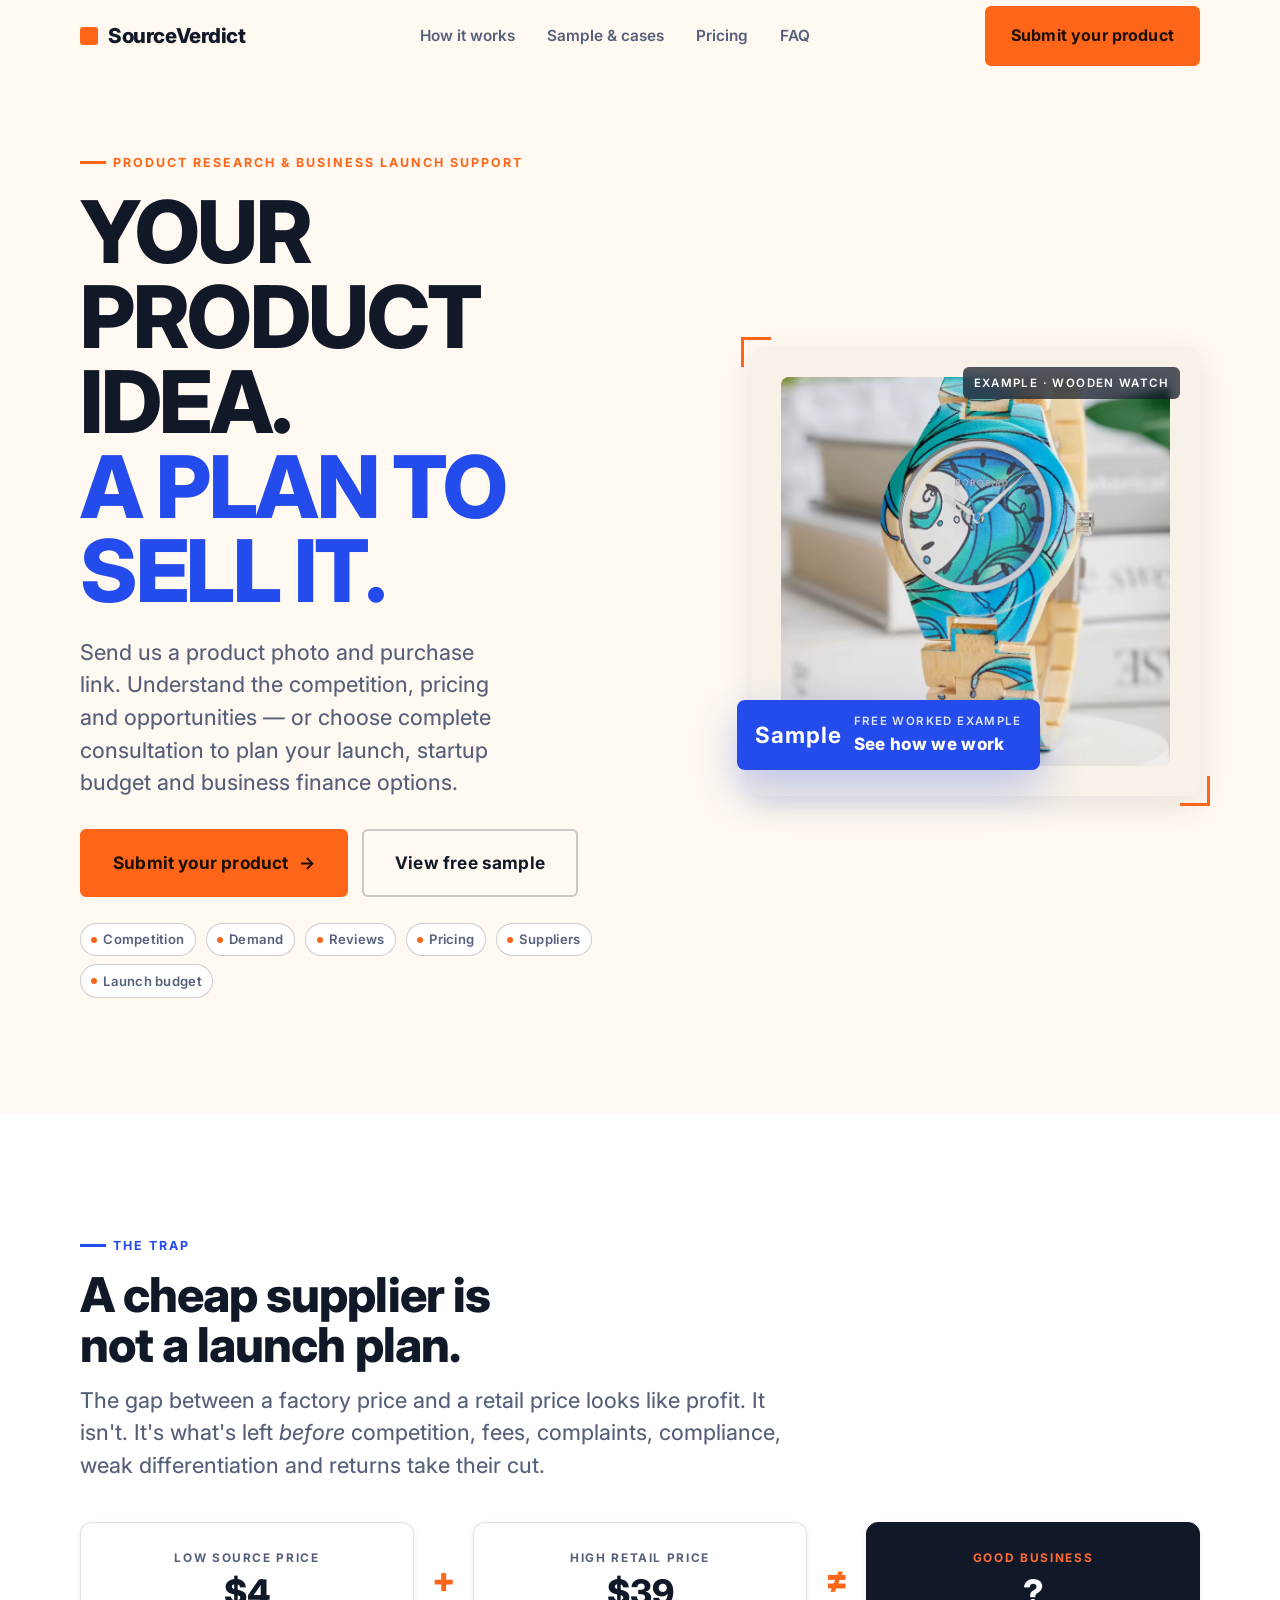
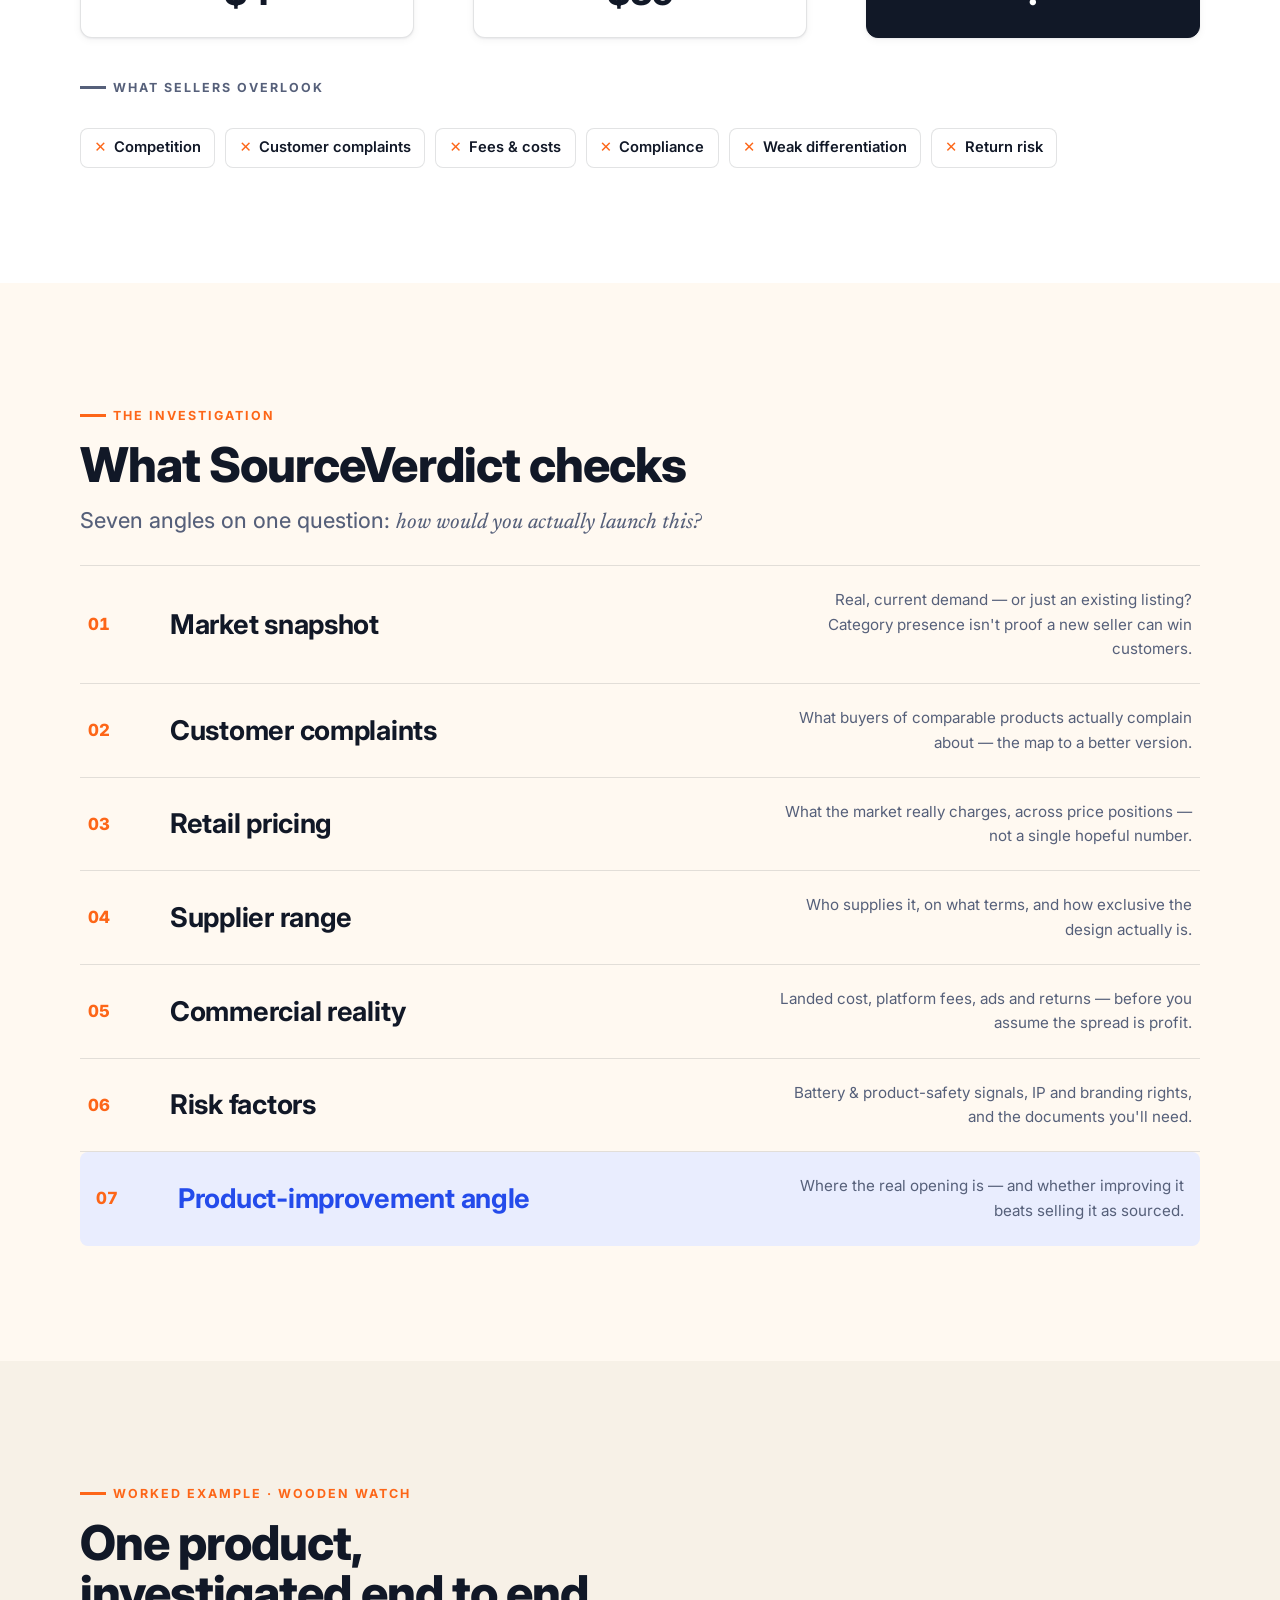
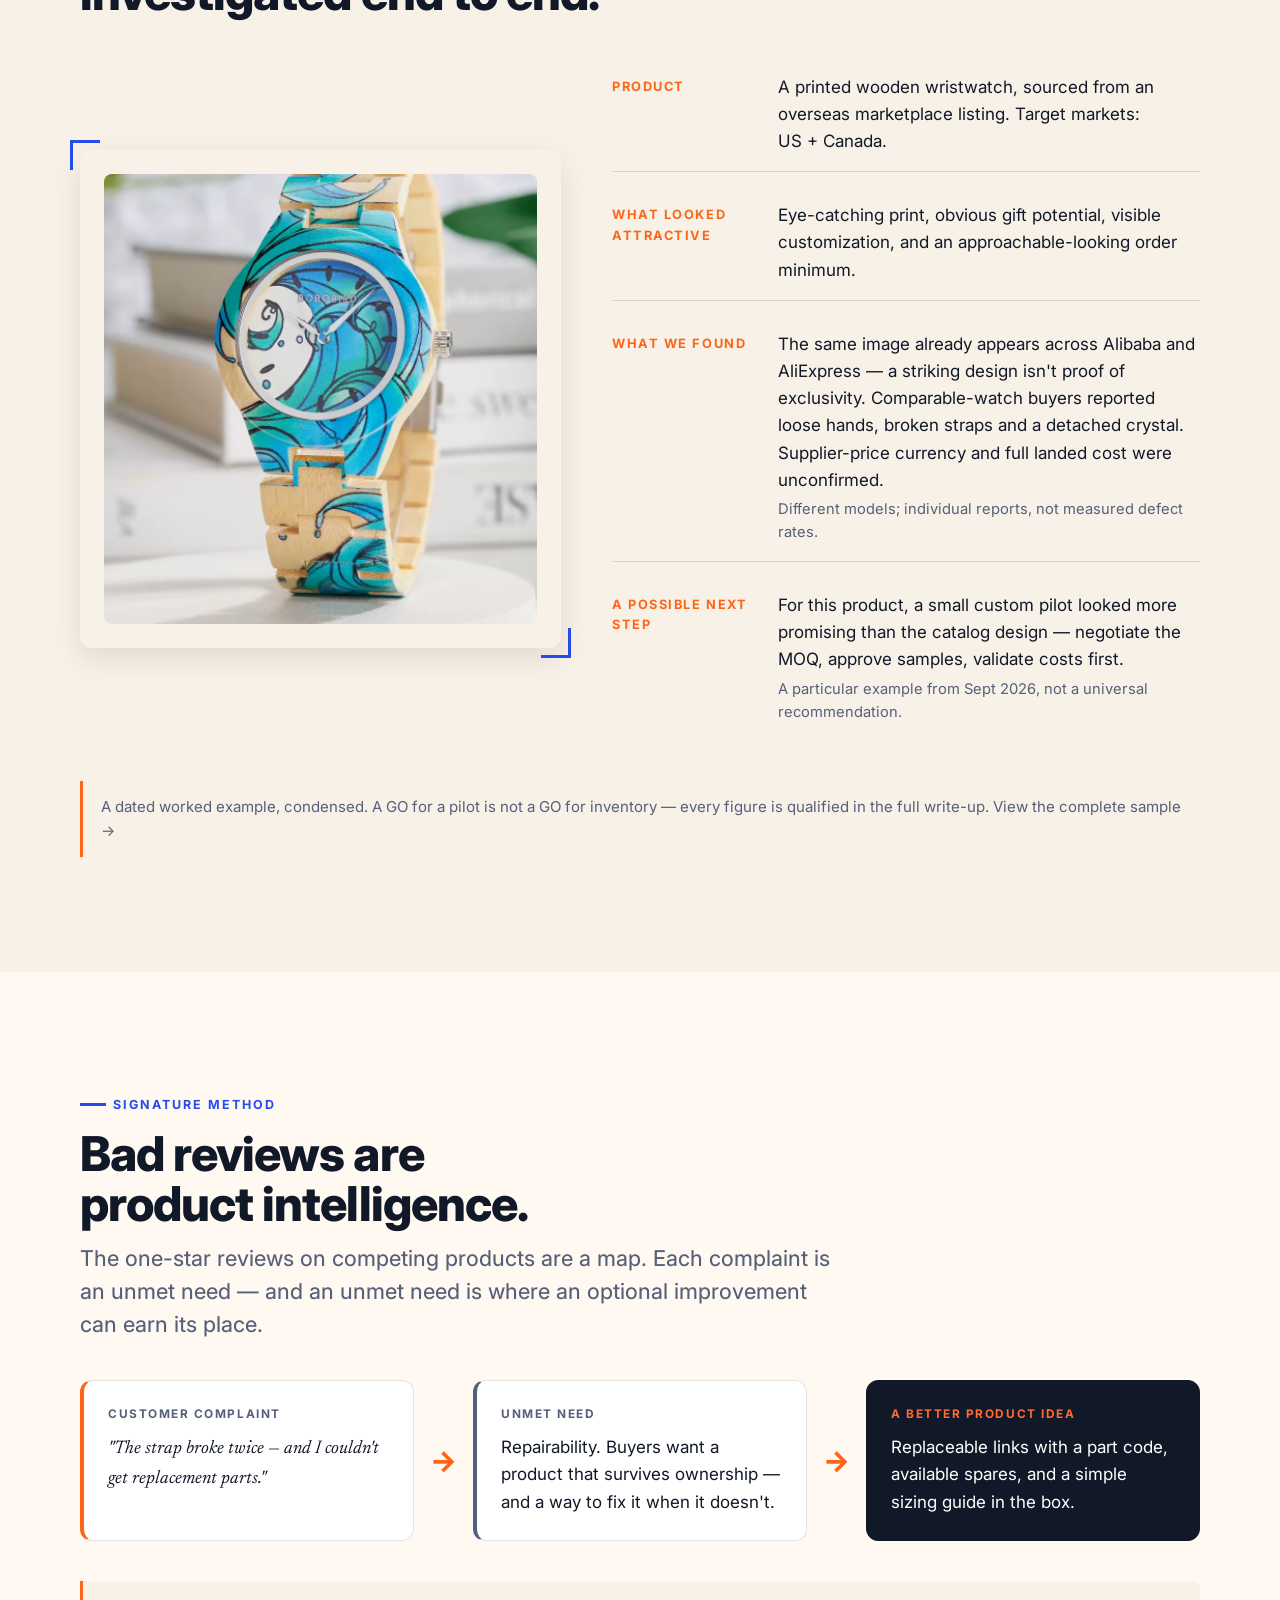
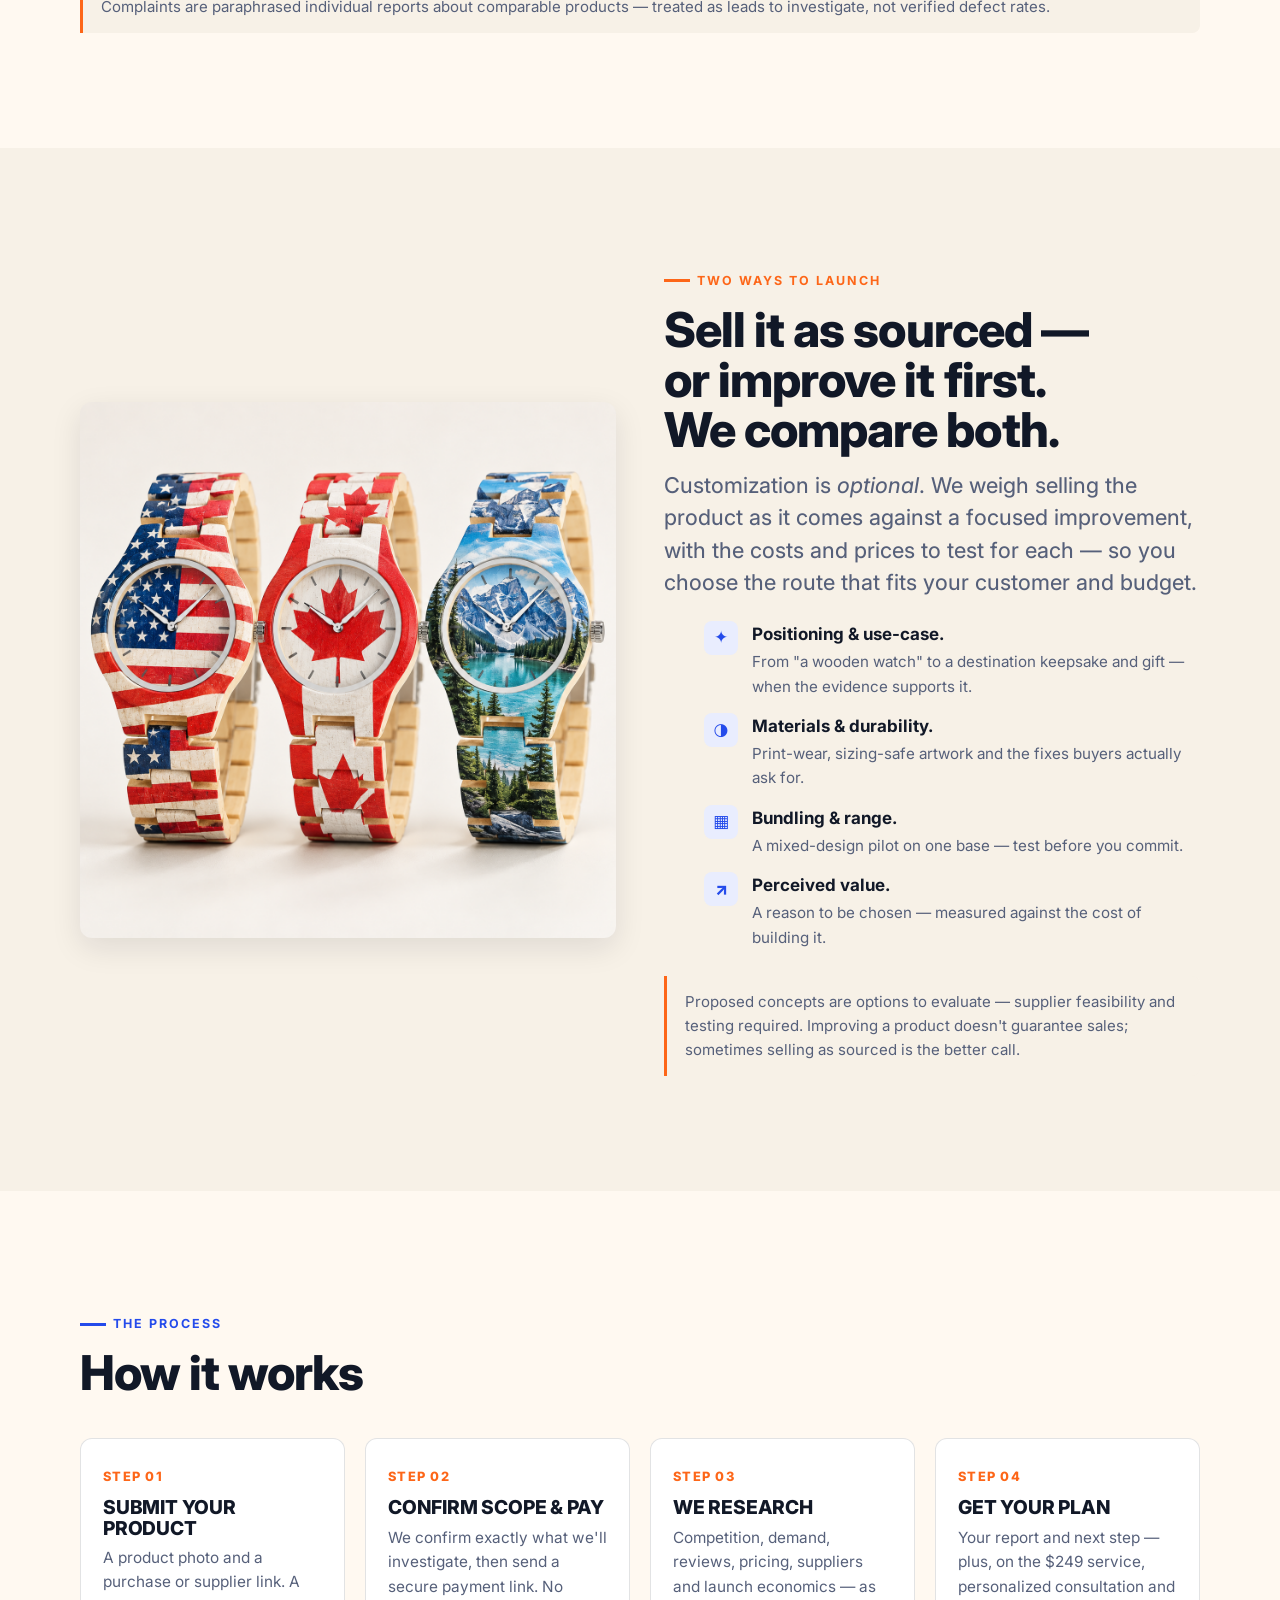
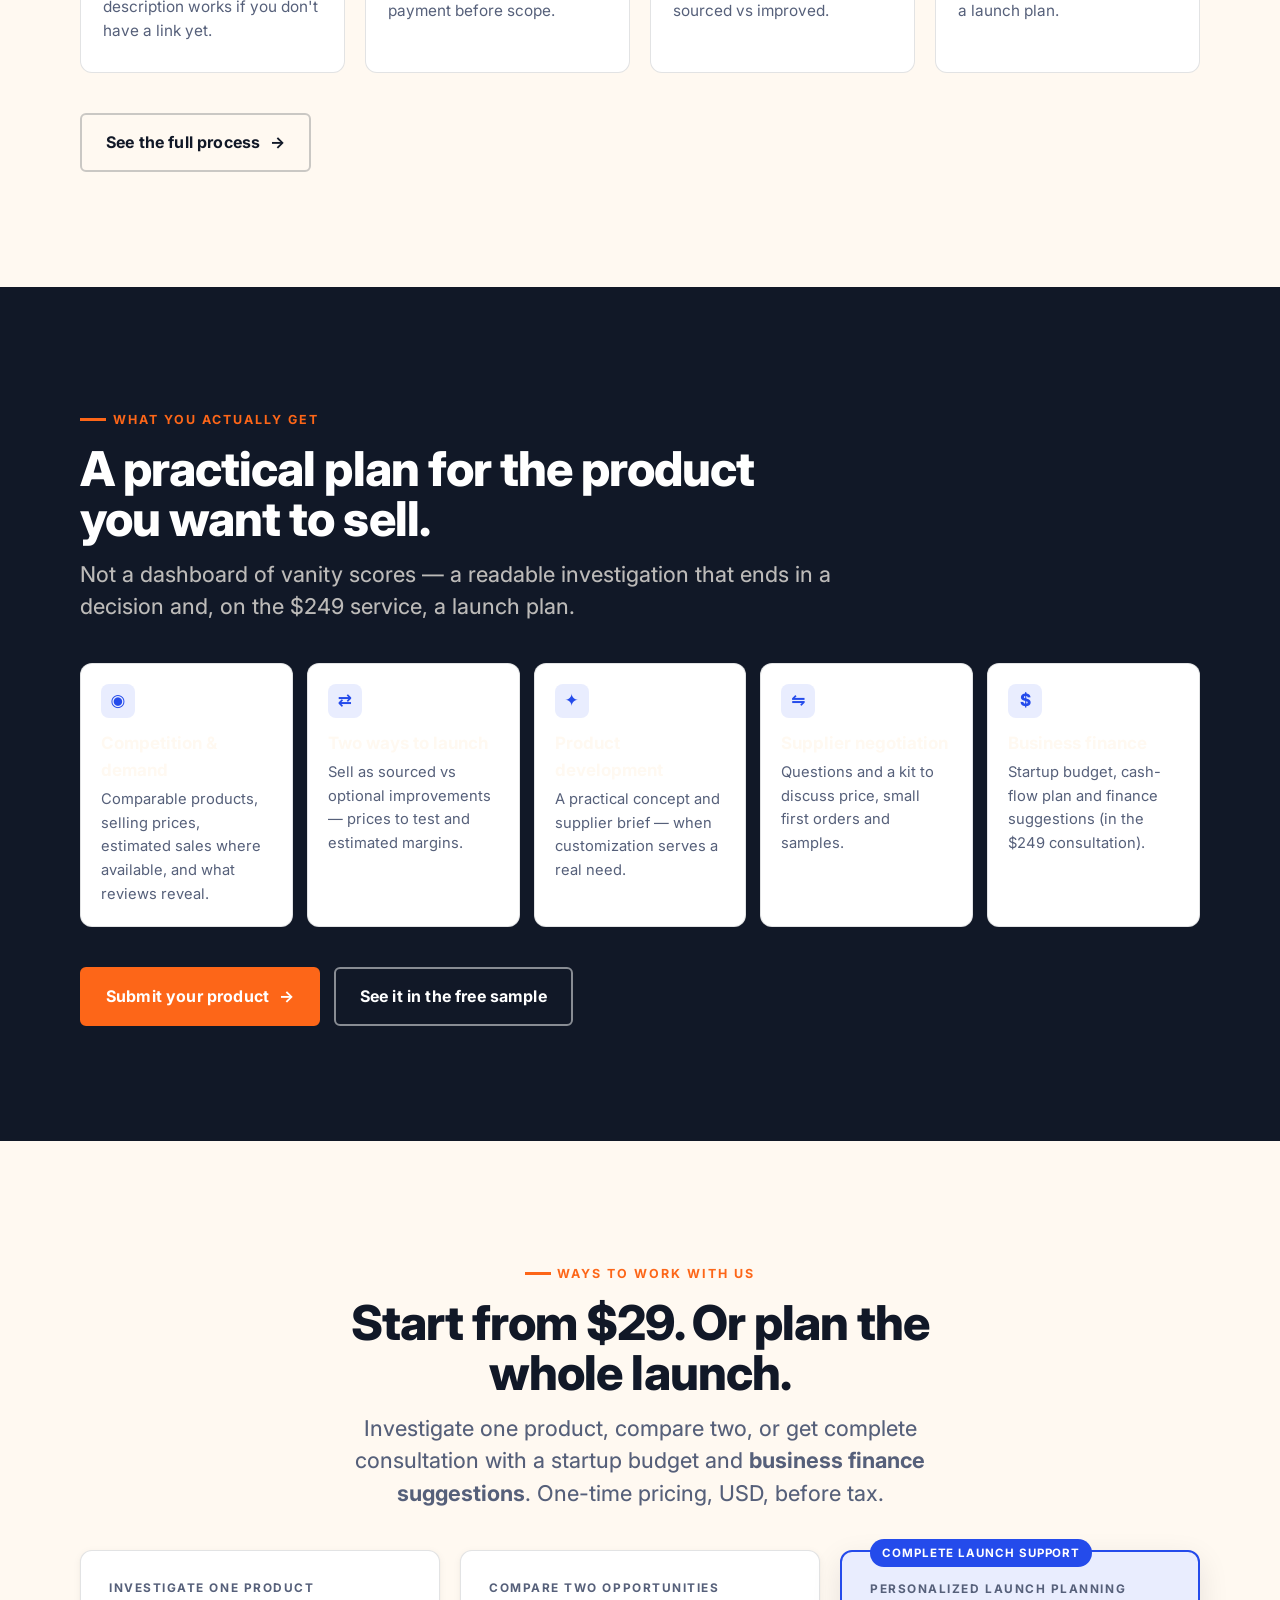
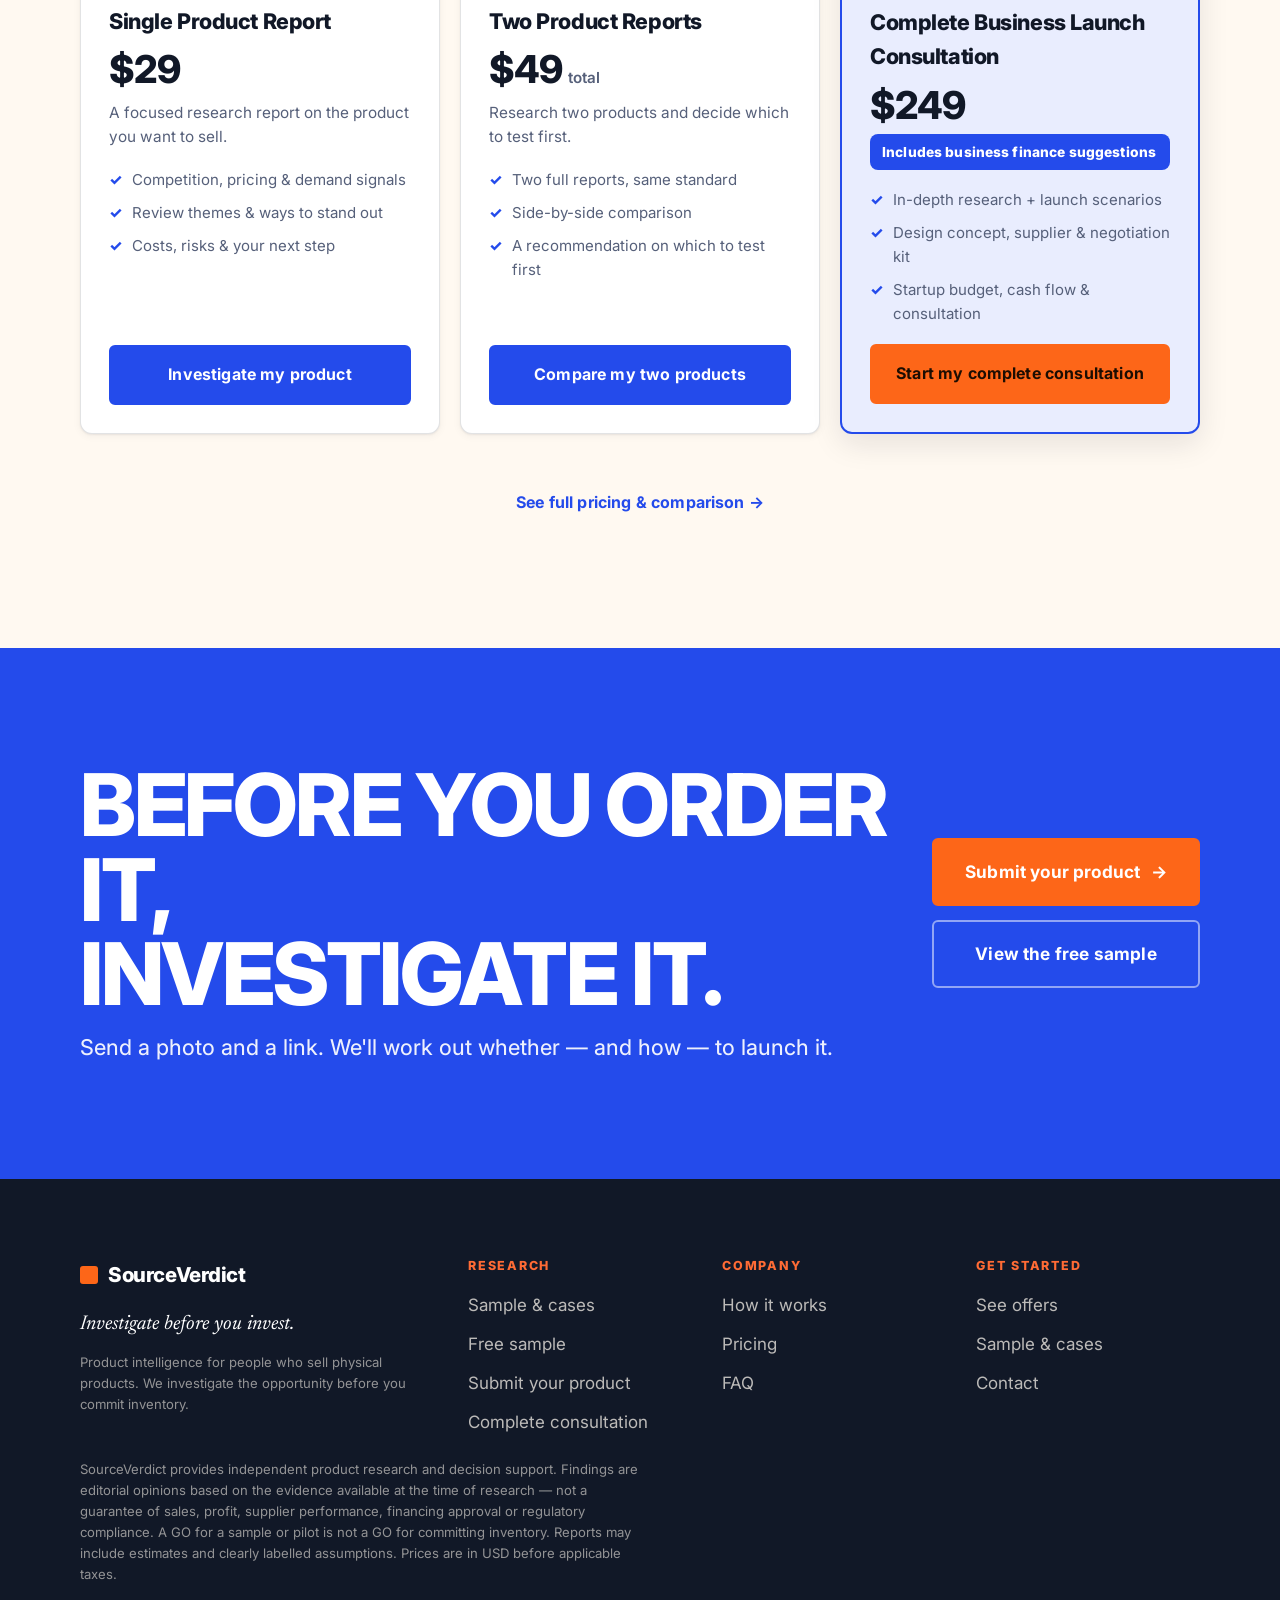
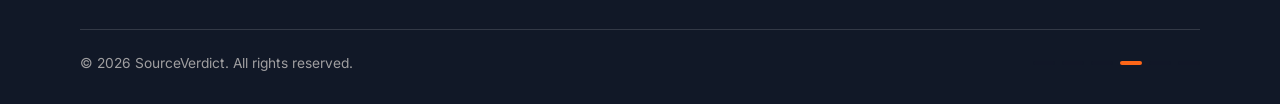
==== commit 1896e636: "Offer-model v3: $29 single / $49 two / $249 complete launch consultation Co-Authored-By: Claude Opus" ====
--- a/index.html
+++ b/index.html
@@ -3,20 +3,20 @@
 <head>
   <meta charset="utf-8" />
   <meta name="viewport" content="width=device-width, initial-scale=1" />
-  <title>SourceVerdict — Found a product you want to sell? We investigate how to launch it</title>
-  <meta name="description" content="Send SourceVerdict a product photo and purchase link. We investigate competition, demand, reviews, pricing and suppliers, compare selling it as sourced with optional improvements, and plan the launch costs — with financial consultation. Free sample; services from $99." />
+  <title>SourceVerdict — Your product idea, a clearer plan to sell it</title>
+  <meta name="description" content="Send SourceVerdict a product photo and purchase link. Investigate one product for $29 or two for $49, or get the $249 Complete Business Launch Consultation with business finance suggestions. One-time USD pricing." />
   <link rel="canonical" href="https://www.sourceverdict.net/" />
   <meta name="theme-color" content="#FFF9F1" media="(prefers-color-scheme: light)" />
   <meta name="theme-color" content="#0c0f16" media="(prefers-color-scheme: dark)" />
   <meta property="og:type" content="website" />
   <meta property="og:site_name" content="SourceVerdict" />
-  <meta property="og:title" content="Found a product? Let's work out how to launch it." />
-  <meta property="og:description" content="Send a product photo and purchase link. We investigate the product you want to sell and plan the launch — with financial consultation." />
+  <meta property="og:title" content="Your product idea. A clearer plan to sell it." />
+  <meta property="og:description" content="Investigate one product for $29 or two for $49, or get complete launch consultation with business finance suggestions for $249." />
   <meta property="og:url" content="https://www.sourceverdict.net/" />
   <meta property="og:image" content="https://www.sourceverdict.net/assets/img/og-image.png" />
   <meta name="twitter:card" content="summary_large_image" />
-  <meta name="twitter:title" content="Found a product? Let's work out how to launch it." />
-  <meta name="twitter:description" content="Send a product photo and purchase link. We investigate the product you want to sell and plan the launch." />
+  <meta name="twitter:title" content="Your product idea. A clearer plan to sell it." />
+  <meta name="twitter:description" content="Investigate one product for $29 or two for $49, or complete launch consultation for $249." />
   <meta name="twitter:image" content="https://www.sourceverdict.net/assets/img/og-image.png" />
   <link rel="icon" href="assets/img/logo-square.png" sizes="any" />
   <link rel="apple-touch-icon" href="assets/img/logo-square.png" />
@@ -29,9 +29,9 @@
   {
     "@context": "https://schema.org",
     "@graph": [
-      { "@type": "Organization", "@id": "https://www.sourceverdict.net/#org", "name": "SourceVerdict", "url": "https://www.sourceverdict.net/", "logo": "https://www.sourceverdict.net/assets/img/logo-square.png", "slogan": "Investigate before you invest.", "description": "Independent product-launch research for people who sell physical products." },
+      { "@type": "Organization", "@id": "https://www.sourceverdict.net/#org", "name": "SourceVerdict", "url": "https://www.sourceverdict.net/", "logo": "https://www.sourceverdict.net/assets/img/logo-square.png", "slogan": "Investigate before you invest.", "description": "Independent product-launch research and consultation for people who sell physical products." },
       { "@type": "WebSite", "@id": "https://www.sourceverdict.net/#website", "url": "https://www.sourceverdict.net/", "name": "SourceVerdict", "publisher": { "@id": "https://www.sourceverdict.net/#org" } },
-      { "@type": "Service", "name": "Product-launch research", "provider": { "@id": "https://www.sourceverdict.net/#org" }, "serviceType": "Product research, sourcing analysis and launch planning", "areaServed": ["US", "CA"], "description": "Investigation of a product across competition, demand, reviews, pricing, suppliers and launch economics, comparing as-sourced with optional improvements, with financial consultation.", "offers": { "@type": "Offer", "price": "99", "priceCurrency": "USD", "url": "https://www.sourceverdict.net/pricing.html" } }
+      { "@type": "Service", "name": "Product research & launch consultation", "provider": { "@id": "https://www.sourceverdict.net/#org" }, "serviceType": "Product research, sourcing analysis and launch planning", "areaServed": ["US", "CA"], "description": "Investigation of a submitted product across competition, demand, reviews, pricing and suppliers, with optional launch consultation and business finance suggestions.", "offers": { "@type": "Offer", "price": "29", "priceCurrency": "USD", "url": "https://www.sourceverdict.net/pricing.html" } }
     ]
   }
   </script>
@@ -65,9 +65,9 @@
       <div class="container">
         <div class="hero__grid">
           <div>
-            <span class="eyebrow">Found a product you want to sell?</span>
-            <h1 class="display hero__title"><span class="l1">Don't just order it.</span><span class="l2">Plan the launch.</span></h1>
-            <p class="lead hero__sub">Send us a product photo and purchase link. We investigate the competition, pricing and customer feedback, compare selling it <strong>as sourced</strong> with <strong>optional improvements</strong>, and plan the costs and next steps.</p>
+            <span class="eyebrow">Product research &amp; business launch support</span>
+            <h1 class="display hero__title"><span class="l1">Your product idea.</span><span class="l2">A plan to sell it.</span></h1>
+            <p class="lead hero__sub">Send us a product photo and purchase link. Understand the competition, pricing and opportunities — or choose complete consultation to plan your launch, startup budget and business finance options.</p>
             <div class="btn-row hero__cta-row">
               <a class="btn btn--primary btn--lg" href="submit.html">Submit your product <span class="arrow" aria-hidden="true">→</span></a>
               <a class="btn btn--outline btn--lg" href="sample-report.html" data-full-report>View free sample</a>
@@ -85,7 +85,7 @@
             <div class="specimen__frame cropframe">
               <span class="specimen__meta">Example · Wooden watch</span>
               <img class="specimen__img" src="assets/img/watch-hero.png" width="418" height="434" alt="A printed turquoise wooden wristwatch photographed for investigation." fetchpriority="high" />
-              <a class="specimen__tag" href="sample-report.html" aria-label="View the wooden watch sample">
+              <a class="specimen__tag" href="sample-report.html" aria-label="View the free wooden watch sample">
                 <b>Sample</b><span><small>Free worked example</small>See how we work</span>
               </a>
             </div>
@@ -156,7 +156,7 @@
             </div>
           </div>
         </div>
-        <p class="note mt-3 reveal">A dated worked example, condensed. A GO for a pilot is not a GO for inventory — every figure is qualified in the full write-up. <a href="sample-report.html" data-full-report>Read the complete sample →</a></p>
+        <p class="note mt-3 reveal">A dated worked example, condensed. A GO for a pilot is not a GO for inventory — every figure is qualified in the full write-up. <a href="sample-report.html" data-full-report>View the complete sample →</a></p>
       </div>
     </section>
 
@@ -205,10 +205,10 @@
       <div class="container">
         <div class="reveal" style="max-width:720px"><span class="eyebrow eyebrow--blue">The process</span><h2 class="h2 mt-1">How it works</h2></div>
         <div class="steps mt-3 reveal">
-          <div class="step"><div class="step__n">STEP 01</div><h3>Send your product</h3><p>A product photo and a purchase or supplier link. A description works if you don't have a link yet.</p></div>
+          <div class="step"><div class="step__n">STEP 01</div><h3>Submit your product</h3><p>A product photo and a purchase or supplier link. A description works if you don't have a link yet.</p></div>
           <div class="step"><div class="step__n">STEP 02</div><h3>Confirm scope &amp; pay</h3><p>We confirm exactly what we'll investigate, then send a secure payment link. No payment before scope.</p></div>
-          <div class="step"><div class="step__n">STEP 03</div><h3>We investigate</h3><p>Competition, demand, reviews, pricing, suppliers and launch economics — as sourced vs improved.</p></div>
-          <div class="step"><div class="step__n">STEP 04</div><h3>Choose your next test</h3><p>You get launch options, financial guidance and a clear recommended next step.</p></div>
+          <div class="step"><div class="step__n">STEP 03</div><h3>We research</h3><p>Competition, demand, reviews, pricing, suppliers and launch economics — as sourced vs improved.</p></div>
+          <div class="step"><div class="step__n">STEP 04</div><h3>Get your plan</h3><p>Your report and next step — plus, on the $249 service, personalized consultation and a launch plan.</p></div>
         </div>
         <div class="btn-row mt-3 reveal"><a class="btn btn--outline" href="how-it-works.html">See the full process <span class="arrow" aria-hidden="true">→</span></a></div>
       </div>
@@ -220,14 +220,14 @@
         <div class="reveal" style="max-width:760px">
           <span class="eyebrow">What you actually get</span>
           <h2 class="h2 mt-1" style="color:#fff">A practical plan for the product you want to sell.</h2>
-          <p class="lead mt-1" style="color:var(--on-brand-muted)">Not a dashboard of vanity scores — a readable investigation that ends in launch options and a plan.</p>
+          <p class="lead mt-1" style="color:var(--on-brand-muted)">Not a dashboard of vanity scores — a readable investigation that ends in a decision and, on the $249 service, a launch plan.</p>
         </div>
         <div class="bundle mt-3 reveal">
           <div class="bundle__item"><div class="ico" aria-hidden="true">◉</div><b>Competition &amp; demand</b><p>Comparable products, selling prices, estimated sales where available, and what reviews reveal.</p></div>
           <div class="bundle__item"><div class="ico" aria-hidden="true">⇄</div><b>Two ways to launch</b><p>Sell as sourced vs optional improvements — prices to test and estimated margins.</p></div>
           <div class="bundle__item"><div class="ico" aria-hidden="true">✦</div><b>Product development</b><p>A practical concept and supplier brief — when customization serves a real need.</p></div>
-          <div class="bundle__item"><div class="ico" aria-hidden="true">⇋</div><b>Supplier negotiation</b><p>Messages to discuss price, small first orders, samples and customization.</p></div>
-          <div class="bundle__item"><div class="ico" aria-hidden="true">$</div><b>Financial consultation</b><p>A launch budget, cash-flow assessment and relevant financing options for your stage.</p></div>
+          <div class="bundle__item"><div class="ico" aria-hidden="true">⇋</div><b>Supplier negotiation</b><p>Questions and a kit to discuss price, small first orders and samples.</p></div>
+          <div class="bundle__item"><div class="ico" aria-hidden="true">$</div><b>Business finance</b><p>Startup budget, cash-flow plan and finance suggestions (in the $249 consultation).</p></div>
         </div>
         <div class="btn-row mt-3 reveal">
           <a class="btn btn--primary" href="submit.html">Submit your product <span class="arrow" aria-hidden="true">→</span></a>
@@ -239,52 +239,53 @@
     <!-- 9. OFFERS -->
     <section class="section" id="offers">
       <div class="container">
-        <div class="reveal center" style="max-width:640px;margin-inline:auto">
+        <div class="reveal center" style="max-width:660px;margin-inline:auto">
           <span class="eyebrow" style="justify-content:center">Ways to work with us</span>
-          <h2 class="h2 mt-1">Start free. Then match the research to your decision.</h2>
-          <p class="lead mt-1">Read a complete example at no cost, then pick a service. One-time pricing, USD, before tax. <strong>Financial consultation is included in the full report.</strong></p>
-        </div>
-
-        <div class="offers offers--custom mt-3 reveal">
+          <h2 class="h2 mt-1">Start from $29. Or plan the whole launch.</h2>
+          <p class="lead mt-1">Investigate one product, compare two, or get complete consultation with a startup budget and <strong>business finance suggestions</strong>. One-time pricing, USD, before tax.</p>
+        </div>
+
+        <div class="offers mt-3 reveal">
           <div class="offer">
-            <div class="offer__eyebrow">Your product · initial assessment</div>
-            <div class="offer__name">Custom Product Screen</div>
-            <div class="offer__price">$99</div>
-            <p class="offer__scope">A focused first assessment of one product, country and channel.</p>
+            <div class="offer__eyebrow">Investigate one product</div>
+            <div class="offer__name">Single Product Report</div>
+            <div class="offer__price">$29</div>
+            <p class="offer__scope">A focused research report on the product you want to sell.</p>
             <ul class="offer__list">
-              <li><span class="tick">✓</span><span>Competition, demand &amp; pricing</span></li>
-              <li><span class="tick">✓</span><span>As-sourced potential &amp; improvement ideas</span></li>
-              <li><span class="tick">✓</span><span>Supplier questions, risks &amp; next test</span></li>
-              <li><span class="tick">✓</span><span>Brief funding-fit overview</span></li>
+              <li><span class="tick">✓</span><span>Competition, pricing &amp; demand signals</span></li>
+              <li><span class="tick">✓</span><span>Review themes &amp; ways to stand out</span></li>
+              <li><span class="tick">✓</span><span>Costs, risks &amp; your next step</span></li>
             </ul>
-            <a class="btn btn--blue btn--block" href="submit.html?tier=screen" data-order="screen">Submit your product</a>
+            <a class="btn btn--blue btn--block" href="submit.html?tier=single" data-order="single">Investigate my product</a>
+          </div>
+          <div class="offer">
+            <div class="offer__eyebrow">Compare two opportunities</div>
+            <div class="offer__name">Two Product Reports</div>
+            <div class="offer__price">$49 <small>total</small></div>
+            <p class="offer__scope">Research two products and decide which to test first.</p>
+            <ul class="offer__list">
+              <li><span class="tick">✓</span><span>Two full reports, same standard</span></li>
+              <li><span class="tick">✓</span><span>Side-by-side comparison</span></li>
+              <li><span class="tick">✓</span><span>A recommendation on which to test first</span></li>
+            </ul>
+            <a class="btn btn--blue btn--block" href="submit.html?tier=two" data-order="two">Compare my two products</a>
           </div>
           <div class="offer offer--highlight">
-            <span class="offer__flag">Complete investigation</span>
-            <div class="offer__eyebrow">Your product · launch planning</div>
-            <div class="offer__name">Full Product Launch Report</div>
+            <span class="offer__flag">Complete launch support</span>
+            <div class="offer__eyebrow">Personalized launch planning</div>
+            <div class="offer__name">Complete Business Launch Consultation</div>
             <div class="offer__price">$249</div>
-            <p class="offer__scope">A personalized plan to source, position, price and test your product.</p>
-            <ul class="offer__list">
-              <li><span class="tick">✓</span><span>Demand, review analysis &amp; economics</span></li>
-              <li><span class="tick">✓</span><span>As-sourced vs custom routes compared</span></li>
-              <li><span class="tick">✓</span><span>Design concept + supplier &amp; negotiation kit</span></li>
-              <li><span class="tick">✓</span><span>Launch budget &amp; financial consultation</span></li>
+            <span class="offer__finance">Includes business finance suggestions</span>
+            <ul class="offer__list mt-1">
+              <li><span class="tick">✓</span><span>In-depth research + launch scenarios</span></li>
+              <li><span class="tick">✓</span><span>Design concept, supplier &amp; negotiation kit</span></li>
+              <li><span class="tick">✓</span><span>Startup budget, cash flow &amp; consultation</span></li>
             </ul>
-            <a class="btn btn--primary btn--block" href="submit.html?tier=full" data-order="full">Get my product investigated</a>
-          </div>
-        </div>
-
-        <div class="supplier-strip mt-3 reveal">
-          <div>
-            <span class="eyebrow" style="color:var(--coral)">Beyond research</span>
-            <h3 class="h3 mt-1">Supplier Validation &amp; Negotiation Support — from $750</h3>
-            <p>Scoped supplier outreach, comparable quotations, price and pilot-order negotiations, customization discussions, documents and sample coordination. Samples, testing, inspection, freight and goods cost extra.</p>
-          </div>
-          <div><a class="btn btn--primary btn--lg" href="supplier-validation.html" data-order="supplier">Discuss supplier support <span class="arrow" aria-hidden="true">→</span></a></div>
-        </div>
-
-        <div class="btn-row mt-3 reveal" style="justify-content:center"><a class="btn btn--ghost" href="pricing.html">See full pricing &amp; scope comparison →</a></div>
+            <a class="btn btn--primary btn--block" href="submit.html?tier=consultation" data-order="consultation">Start my complete consultation</a>
+          </div>
+        </div>
+
+        <div class="btn-row mt-3 reveal" style="justify-content:center"><a class="btn btn--ghost" href="pricing.html">See full pricing &amp; comparison →</a></div>
       </div>
     </section>
 
@@ -321,7 +322,7 @@
           <a href="reports.html">Sample &amp; cases</a>
           <a href="sample-report.html">Free sample</a>
           <a href="submit.html">Submit your product</a>
-          <a href="supplier-validation.html">Supplier support</a>
+          <a href="pricing.html#consultation">Complete consultation</a>
         </nav>
         <nav class="footer-col" aria-label="Company">
           <h4>Company</h4>
--- a/assets/css/styles.css
+++ b/assets/css/styles.css
@@ -98,6 +98,8 @@
   overflow-x: hidden;
 }
 img, svg, video { display: block; max-width: 100%; height: auto; }
+[hidden] { display: none !important; }
+[id] { scroll-margin-top: 90px; } /* keep anchor targets clear of the sticky header */
 a { color: inherit; text-decoration: none; }
 button, input, select, textarea { font: inherit; color: inherit; }
 :focus-visible { outline: 3px solid var(--orange); outline-offset: 2px; border-radius: 3px; }
@@ -183,7 +185,7 @@
 .btn--ghost { background: transparent; border-color: transparent; --btn-fg: var(--blue); padding-inline: .4em; }
 .btn--ghost:hover { transform: none; text-decoration: underline; text-underline-offset: 4px; }
 .btn--lg { font-size: 1.08rem; padding: 1.05em 1.8em; }
-.btn--block { display: flex; width: 100%; }
+.btn--block { display: flex; width: 100%; white-space: normal; text-align: center; }
 .btn .arrow { transition: transform .2s var(--ease); }
 .btn:hover .arrow { transform: translateX(4px); }
 .btn-row { display: flex; flex-wrap: wrap; gap: 14px; align-items: center; }
@@ -526,6 +528,8 @@
 .offer__list .no::before { content: "—"; }
 .offer .btn { margin-top: auto; }
 .offer__note { font-size: .8rem; color: var(--text-faint); margin-top: 12px; }
+.offer--highlight { background: var(--blue-tint); }
+.offer__finance { display: inline-block; margin-top: 10px; font-weight: 800; color: #fff; background: var(--blue); padding: 7px 12px; border-radius: 8px; font-size: .86rem; letter-spacing: .01em; }
 
 /* ---- Supplier-validation strip (separate from the cards) ---- */
 .supplier-strip { display: grid; grid-template-columns: 1fr auto; gap: 24px; align-items: center; background: var(--ink); color: var(--on-brand); border-radius: var(--radius-lg); padding: clamp(24px, 4vw, 40px); }
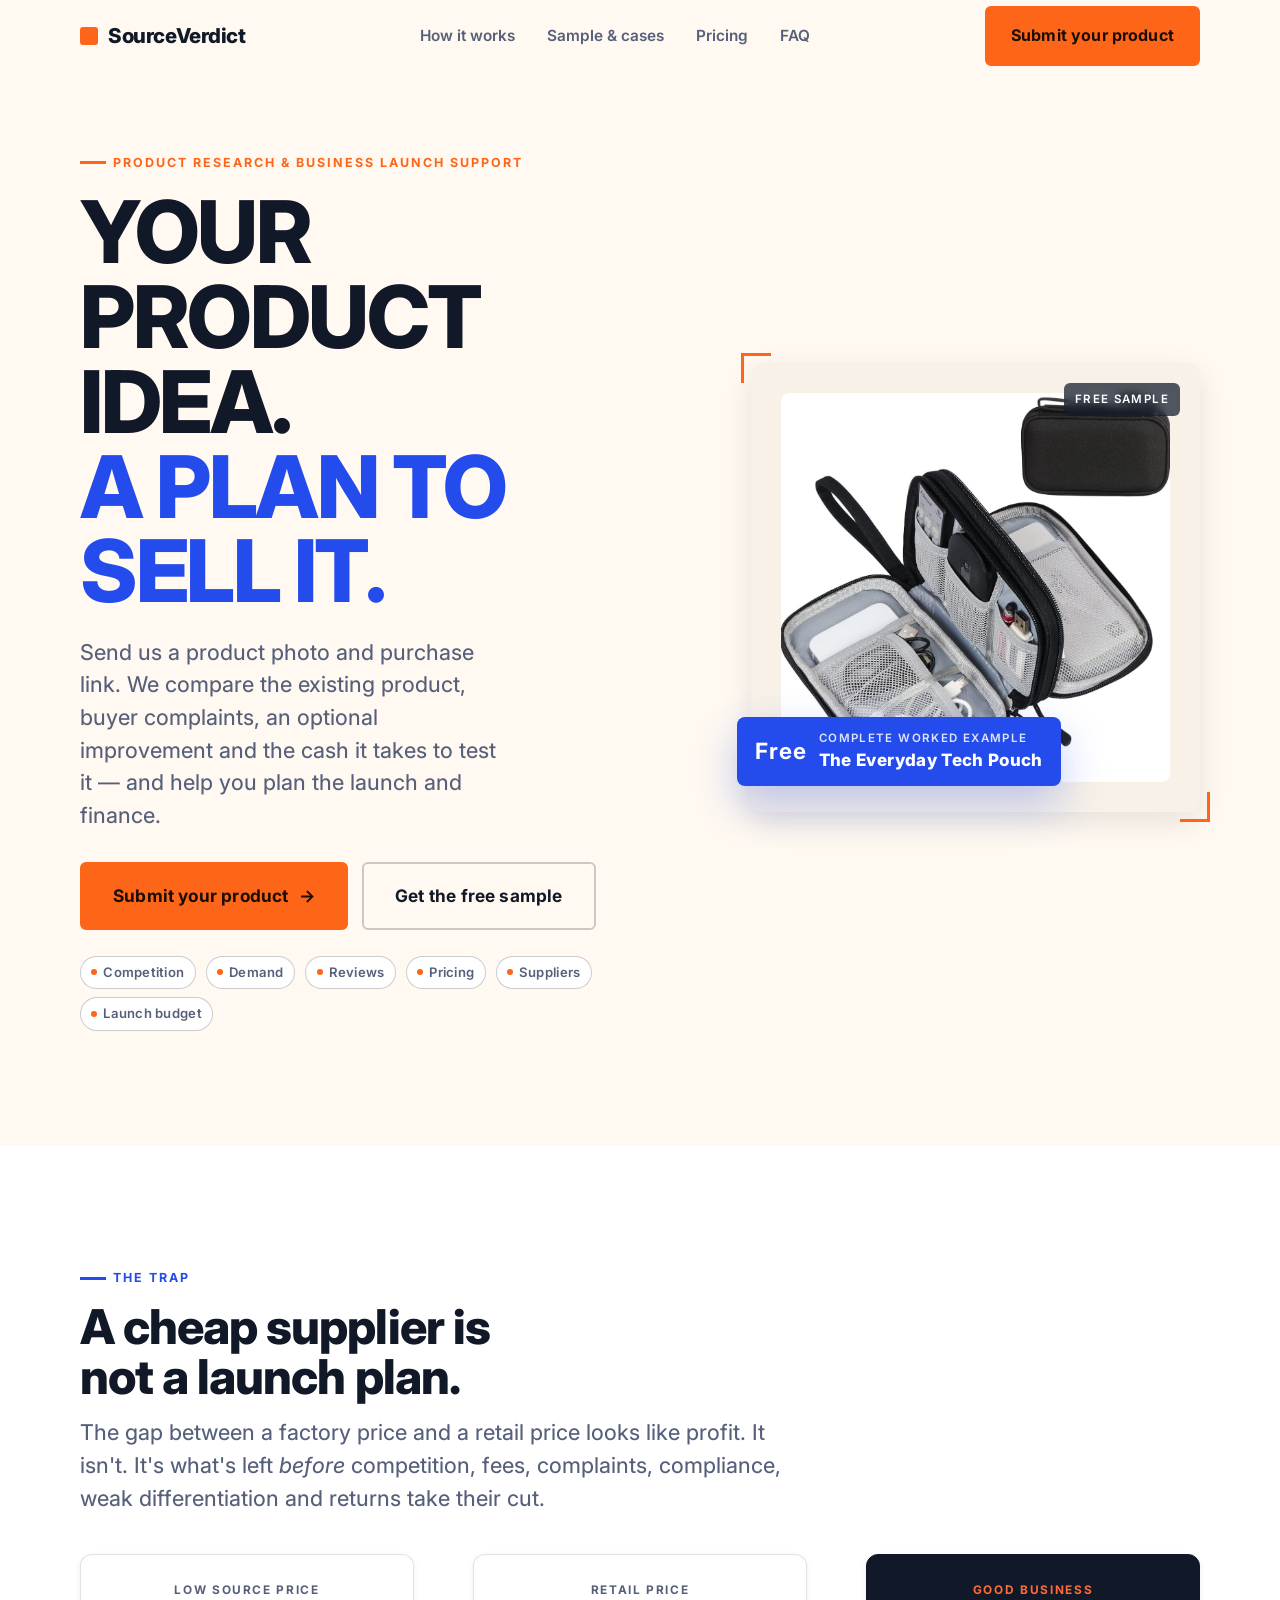
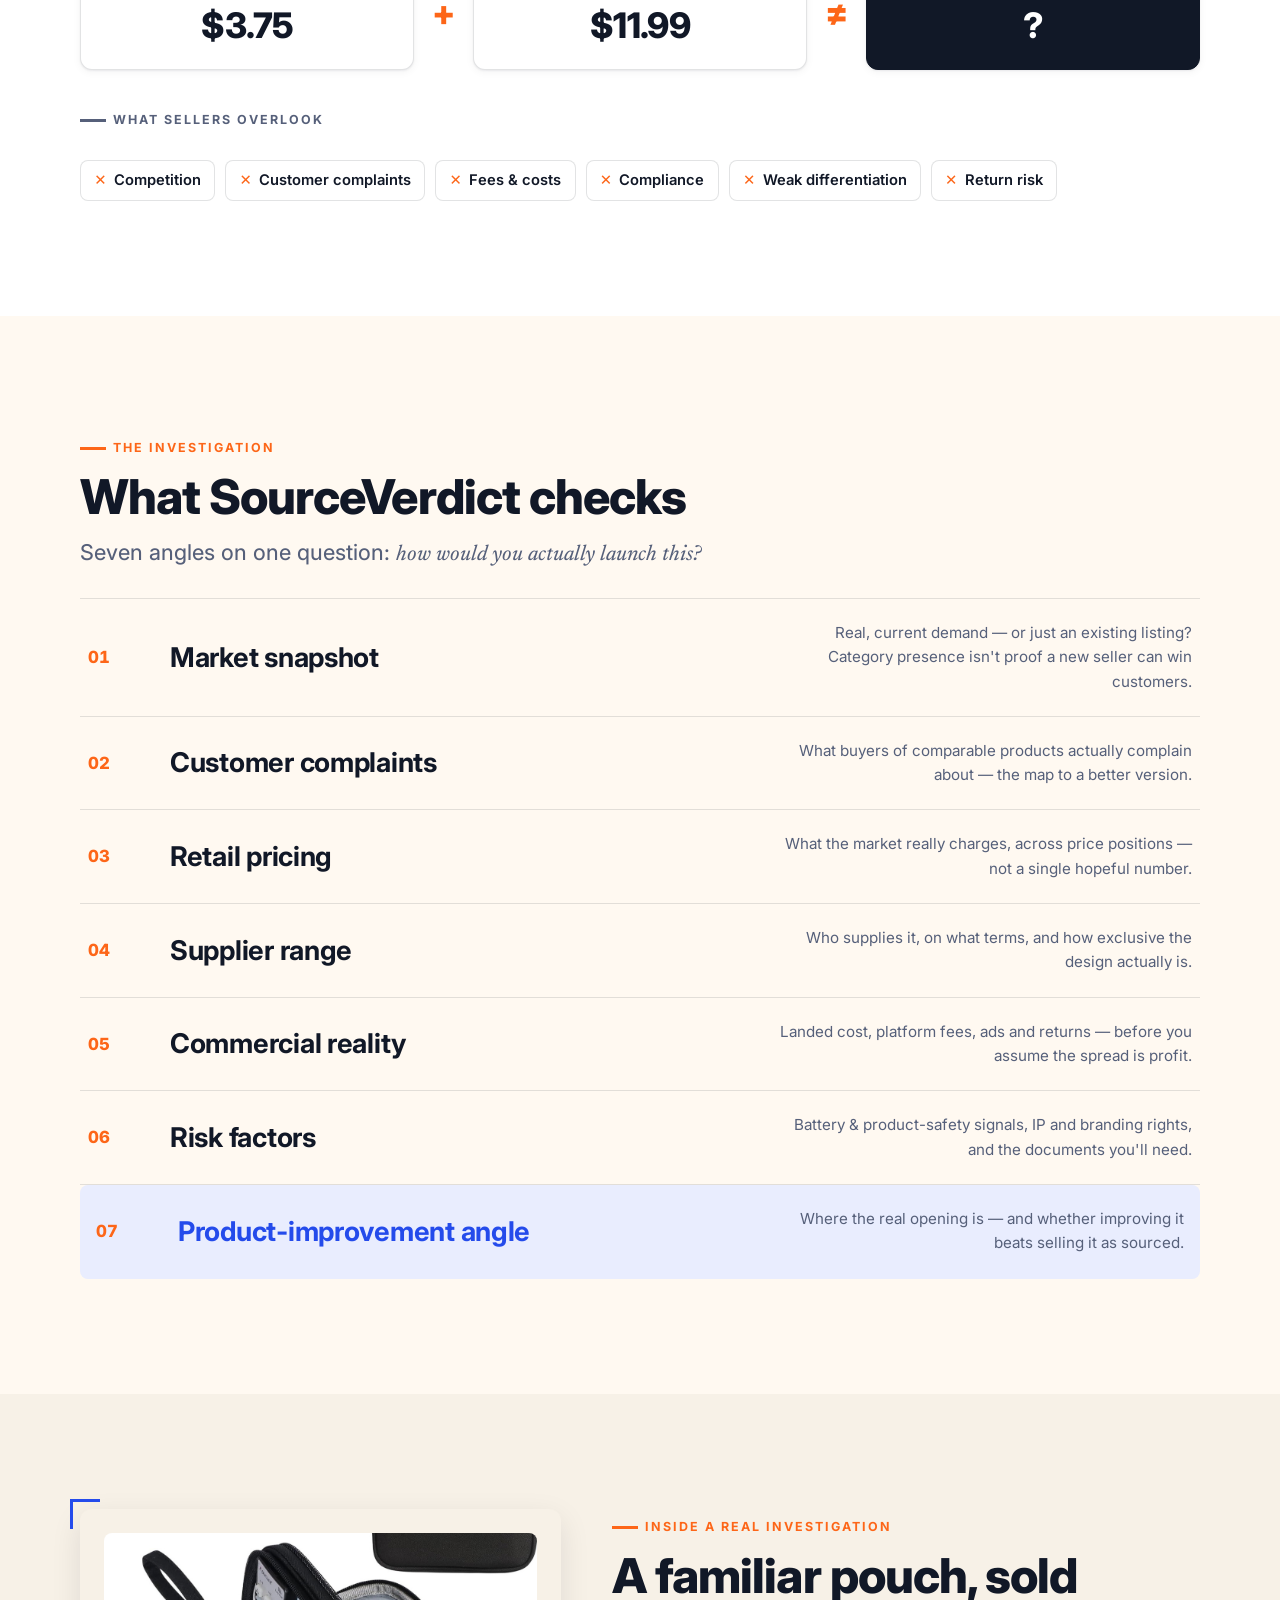
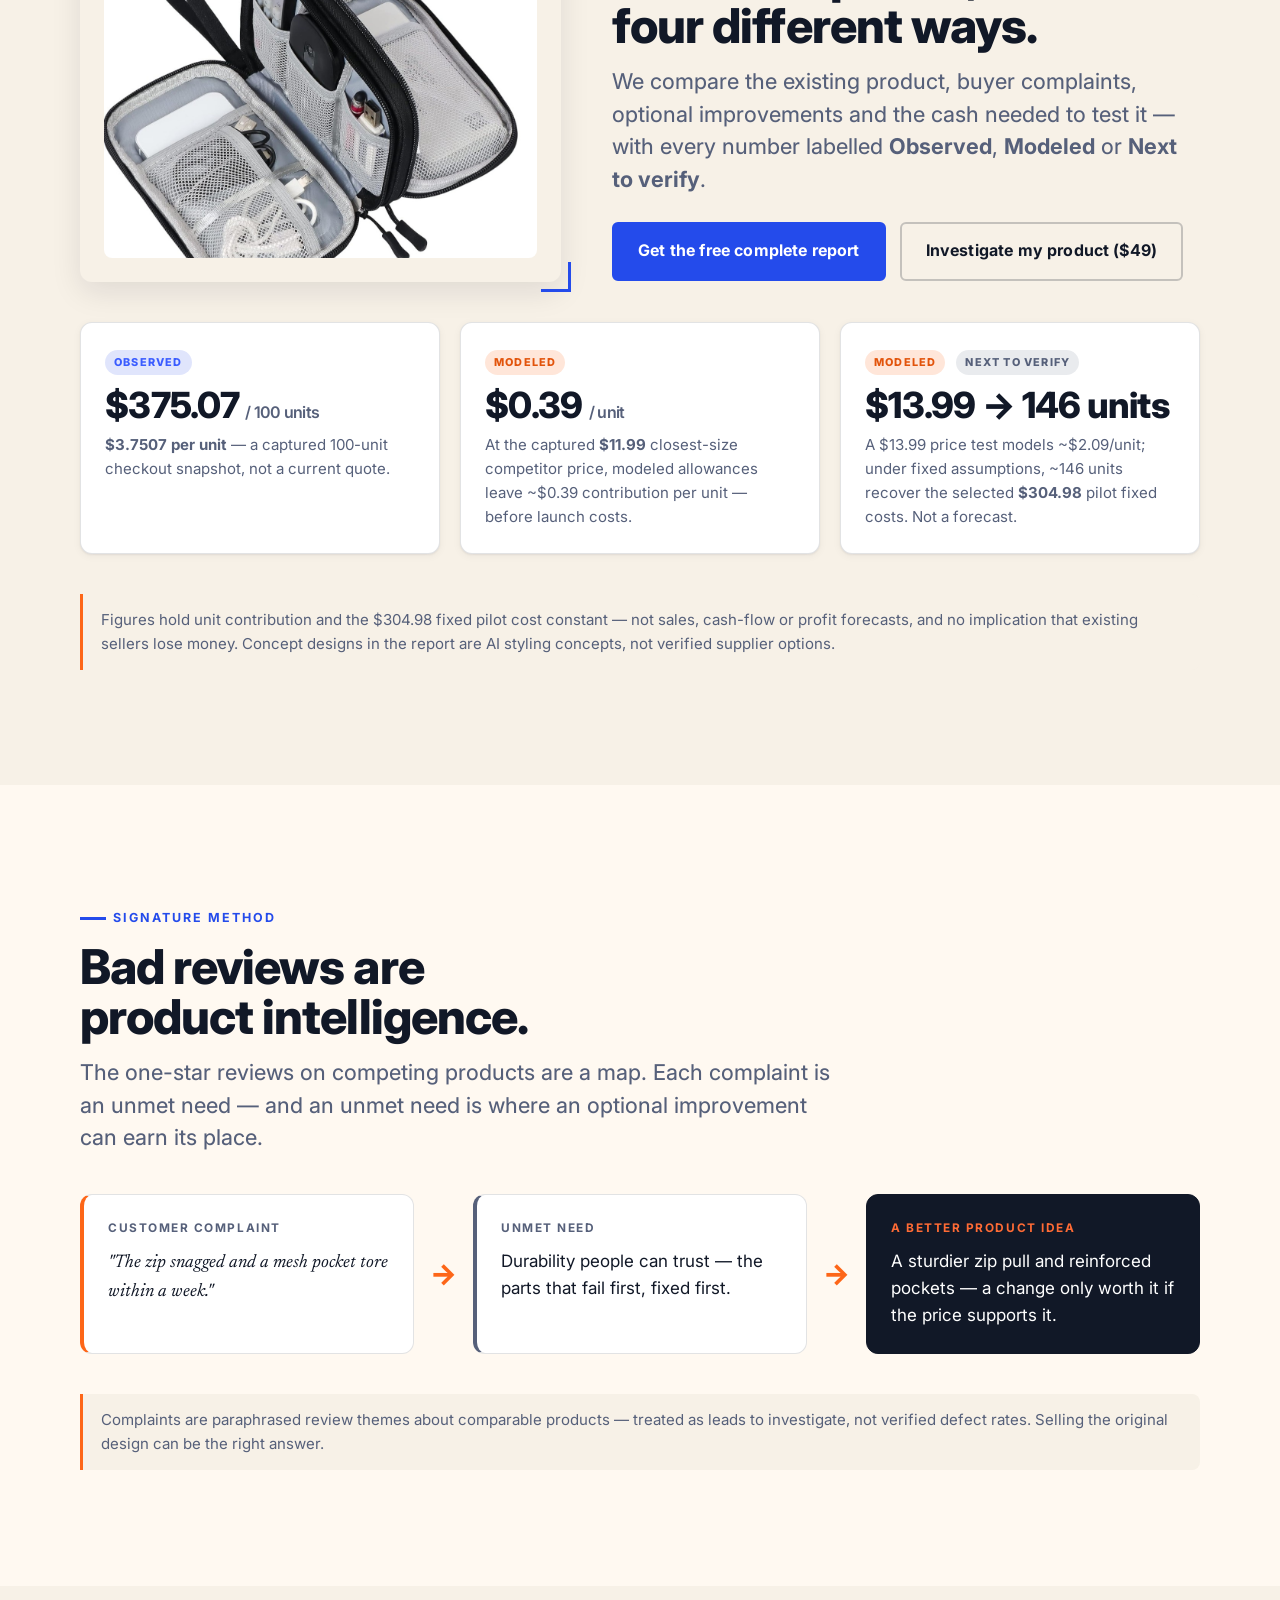
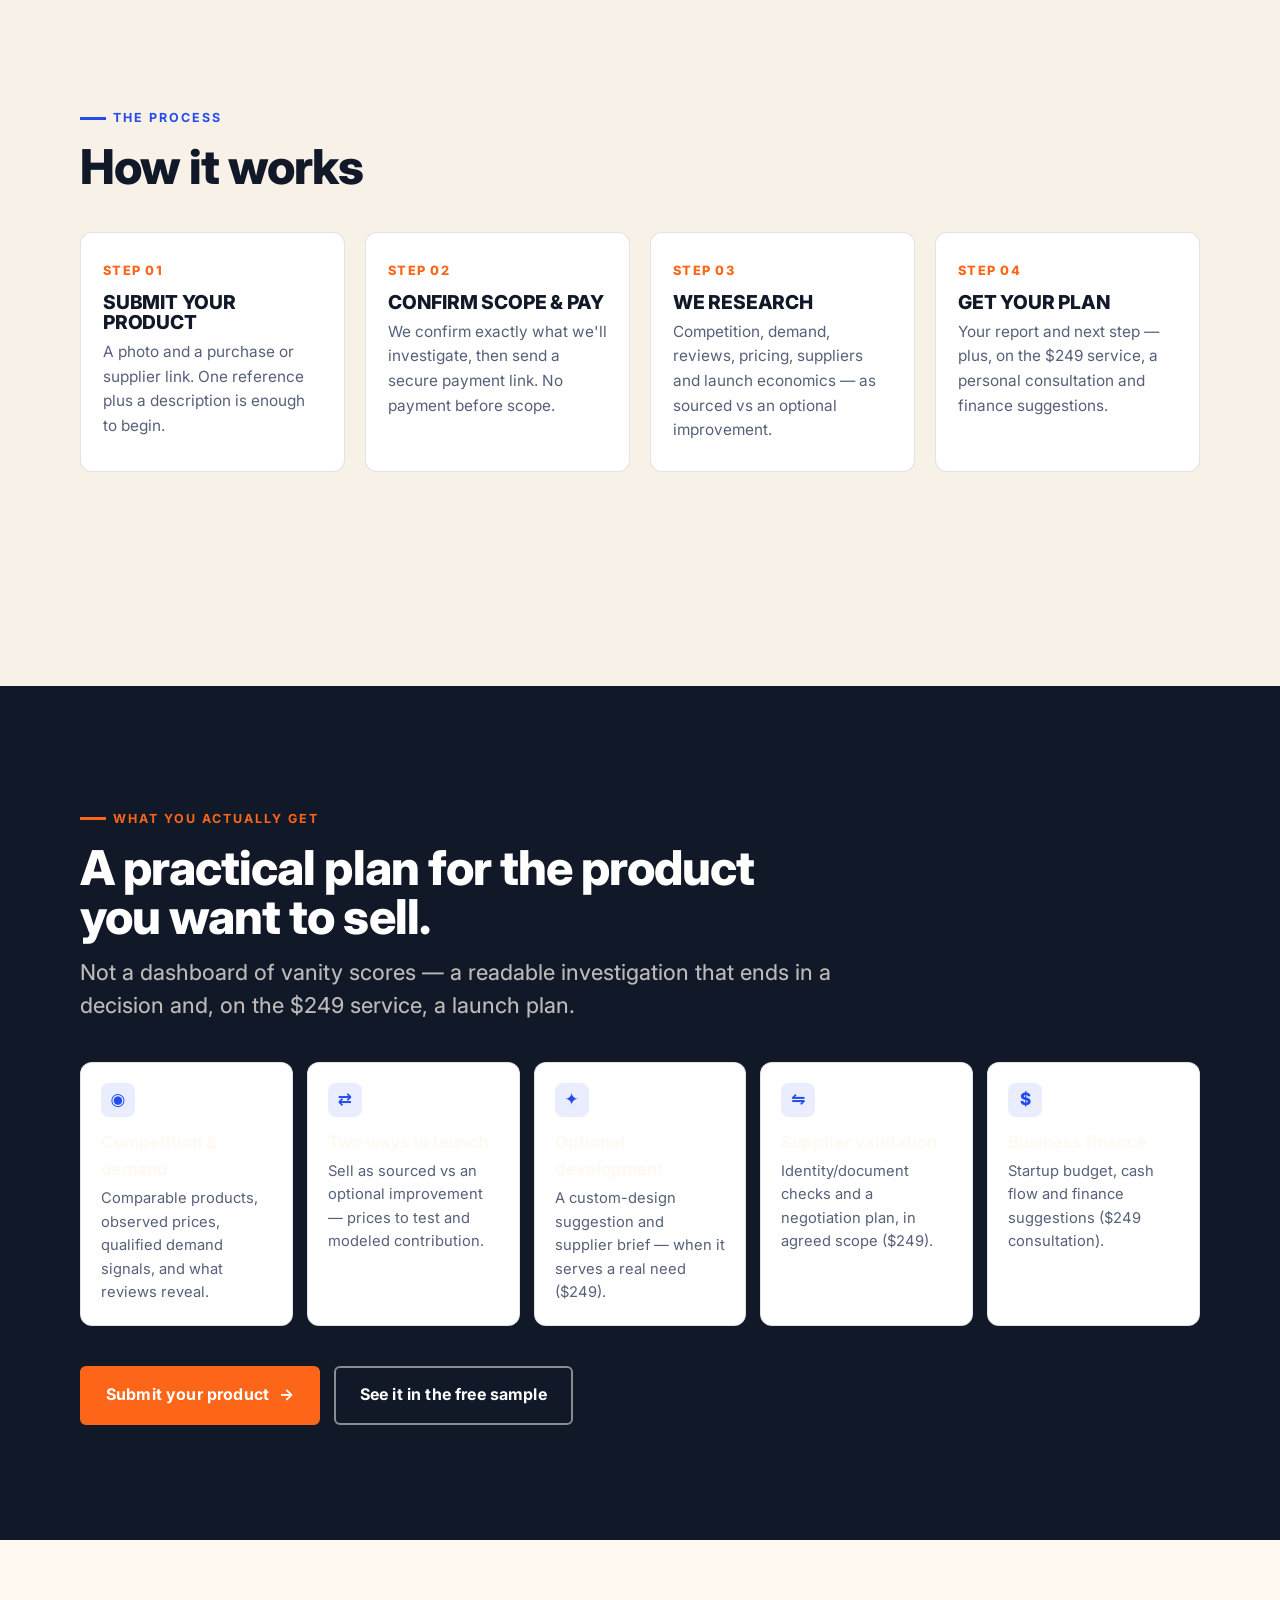
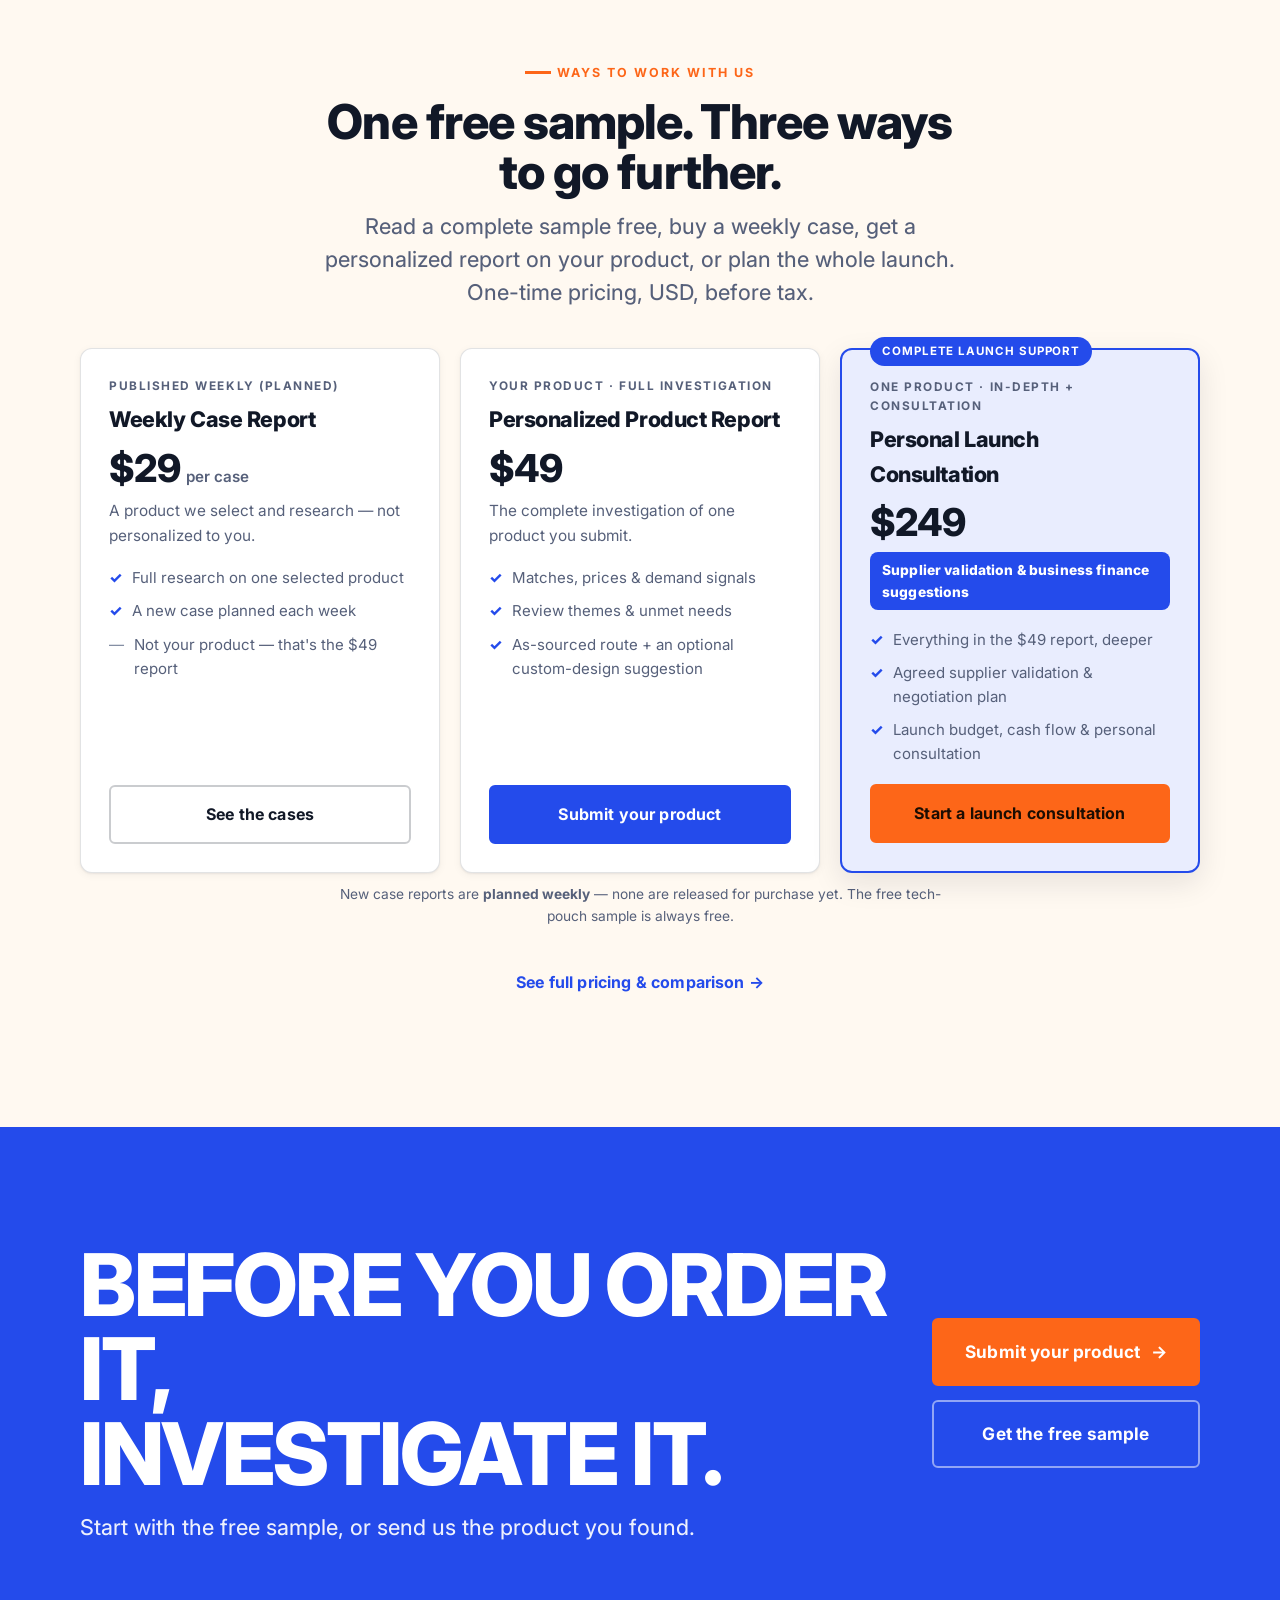
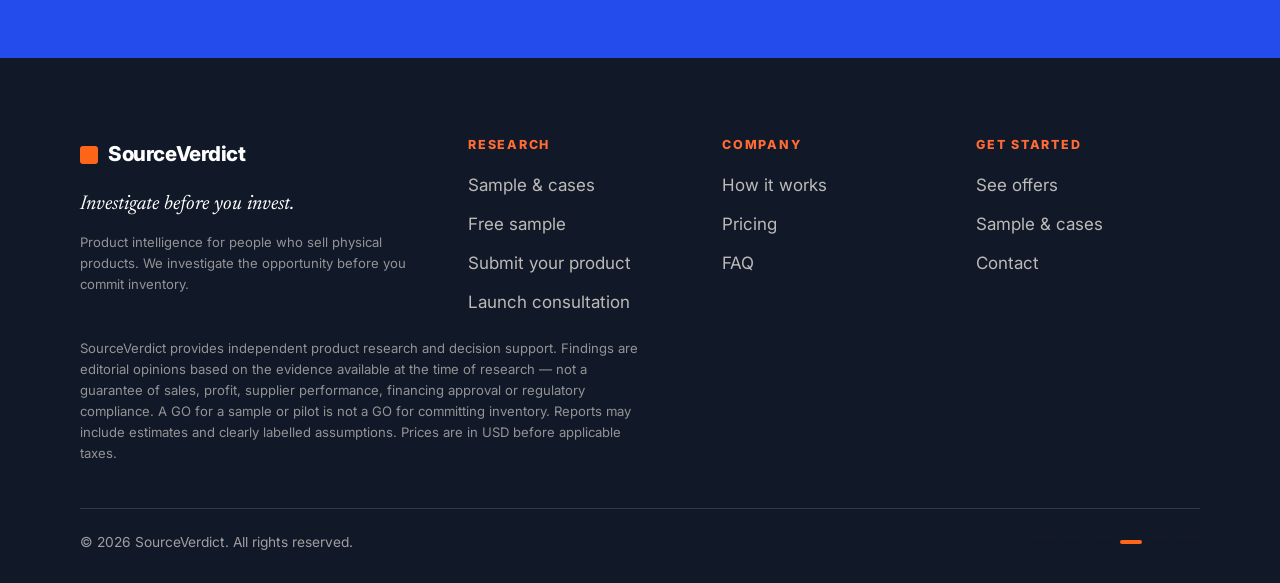
==== commit 4e3cd92e: "Offer-model v4 + Everyday Tech Pouch free sample (email-gated, honest) Co-Authored-By: Claude Opus 4" ====
--- a/index.html
+++ b/index.html
@@ -4,19 +4,19 @@
   <meta charset="utf-8" />
   <meta name="viewport" content="width=device-width, initial-scale=1" />
   <title>SourceVerdict — Your product idea, a clearer plan to sell it</title>
-  <meta name="description" content="Send SourceVerdict a product photo and purchase link. Investigate one product for $29 or two for $49, or get the $249 Complete Business Launch Consultation with business finance suggestions. One-time USD pricing." />
+  <meta name="description" content="Send SourceVerdict a product photo and purchase link. Read a free complete sample, get a $49 Personalized Product Report on your product, or the $249 Personal Launch Consultation with supplier validation and business finance suggestions." />
   <link rel="canonical" href="https://www.sourceverdict.net/" />
   <meta name="theme-color" content="#FFF9F1" media="(prefers-color-scheme: light)" />
   <meta name="theme-color" content="#0c0f16" media="(prefers-color-scheme: dark)" />
   <meta property="og:type" content="website" />
   <meta property="og:site_name" content="SourceVerdict" />
   <meta property="og:title" content="Your product idea. A clearer plan to sell it." />
-  <meta property="og:description" content="Investigate one product for $29 or two for $49, or get complete launch consultation with business finance suggestions for $249." />
+  <meta property="og:description" content="A free complete sample, a $49 personalized product report, or a $249 launch consultation with supplier validation and finance suggestions." />
   <meta property="og:url" content="https://www.sourceverdict.net/" />
   <meta property="og:image" content="https://www.sourceverdict.net/assets/img/og-image.png" />
   <meta name="twitter:card" content="summary_large_image" />
   <meta name="twitter:title" content="Your product idea. A clearer plan to sell it." />
-  <meta name="twitter:description" content="Investigate one product for $29 or two for $49, or complete launch consultation for $249." />
+  <meta name="twitter:description" content="Free sample, $49 personalized report, or $249 launch consultation with finance suggestions." />
   <meta name="twitter:image" content="https://www.sourceverdict.net/assets/img/og-image.png" />
   <link rel="icon" href="assets/img/logo-square.png" sizes="any" />
   <link rel="apple-touch-icon" href="assets/img/logo-square.png" />
@@ -31,7 +31,7 @@
     "@graph": [
       { "@type": "Organization", "@id": "https://www.sourceverdict.net/#org", "name": "SourceVerdict", "url": "https://www.sourceverdict.net/", "logo": "https://www.sourceverdict.net/assets/img/logo-square.png", "slogan": "Investigate before you invest.", "description": "Independent product-launch research and consultation for people who sell physical products." },
       { "@type": "WebSite", "@id": "https://www.sourceverdict.net/#website", "url": "https://www.sourceverdict.net/", "name": "SourceVerdict", "publisher": { "@id": "https://www.sourceverdict.net/#org" } },
-      { "@type": "Service", "name": "Product research & launch consultation", "provider": { "@id": "https://www.sourceverdict.net/#org" }, "serviceType": "Product research, sourcing analysis and launch planning", "areaServed": ["US", "CA"], "description": "Investigation of a submitted product across competition, demand, reviews, pricing and suppliers, with optional launch consultation and business finance suggestions.", "offers": { "@type": "Offer", "price": "29", "priceCurrency": "USD", "url": "https://www.sourceverdict.net/pricing.html" } }
+      { "@type": "Service", "name": "Product research & launch consultation", "provider": { "@id": "https://www.sourceverdict.net/#org" }, "serviceType": "Product research, sourcing analysis and launch planning", "areaServed": ["US", "CA"], "description": "Investigation of a submitted product across competition, demand, reviews, pricing and suppliers, with optional launch consultation and business finance suggestions.", "offers": { "@type": "Offer", "price": "49", "priceCurrency": "USD", "url": "https://www.sourceverdict.net/pricing.html" } }
     ]
   }
   </script>
@@ -67,10 +67,10 @@
           <div>
             <span class="eyebrow">Product research &amp; business launch support</span>
             <h1 class="display hero__title"><span class="l1">Your product idea.</span><span class="l2">A plan to sell it.</span></h1>
-            <p class="lead hero__sub">Send us a product photo and purchase link. Understand the competition, pricing and opportunities — or choose complete consultation to plan your launch, startup budget and business finance options.</p>
+            <p class="lead hero__sub">Send us a product photo and purchase link. We compare the existing product, buyer complaints, an optional improvement and the cash it takes to test it — and help you plan the launch and finance.</p>
             <div class="btn-row hero__cta-row">
               <a class="btn btn--primary btn--lg" href="submit.html">Submit your product <span class="arrow" aria-hidden="true">→</span></a>
-              <a class="btn btn--outline btn--lg" href="sample-report.html" data-full-report>View free sample</a>
+              <a class="btn btn--outline btn--lg" href="sample-report.html" data-full-report>Get the free sample</a>
             </div>
             <div class="chips hero__chips" aria-label="What we look at">
               <span class="chip"><span class="chip__dot"></span>Competition</span>
@@ -83,10 +83,10 @@
           </div>
           <div class="specimen">
             <div class="specimen__frame cropframe">
-              <span class="specimen__meta">Example · Wooden watch</span>
-              <img class="specimen__img" src="assets/img/watch-hero.png" width="418" height="434" alt="A printed turquoise wooden wristwatch photographed for investigation." fetchpriority="high" />
-              <a class="specimen__tag" href="sample-report.html" aria-label="View the free wooden watch sample">
-                <b>Sample</b><span><small>Free worked example</small>See how we work</span>
+              <span class="specimen__meta">Free sample</span>
+              <img class="specimen__img" src="assets/img/pouch/family-reference.jpg" width="1133" height="1536" alt="The Everyday Tech Pouch — the free worked example." style="object-position:50% 45%" fetchpriority="high" />
+              <a class="specimen__tag" href="sample-report.html" aria-label="Get the free Everyday Tech Pouch sample">
+                <b>Free</b><span><small>Complete worked example</small>The Everyday Tech Pouch</span>
               </a>
             </div>
           </div>
@@ -103,9 +103,9 @@
           <p class="lead mt-1">The gap between a factory price and a retail price looks like profit. It isn't. It's what's left <em>before</em> competition, fees, complaints, compliance, weak differentiation and returns take their cut.</p>
         </div>
         <div class="equation reveal mt-3" role="img" aria-label="Low source price plus high retail price does not equal good business">
-          <div class="eq-card"><div class="k">Low source price</div><div class="v">$4</div></div>
+          <div class="eq-card"><div class="k">Low source price</div><div class="v">$3.75</div></div>
           <div class="eq-op" aria-hidden="true">+</div>
-          <div class="eq-card"><div class="k">High retail price</div><div class="v">$39</div></div>
+          <div class="eq-card"><div class="k">Retail price</div><div class="v">$11.99</div></div>
           <div class="eq-op" aria-hidden="true">≠</div>
           <div class="eq-card eq-card--good"><div class="k" style="color:var(--coral)">Good business</div><div class="v">?</div></div>
         </div>
@@ -138,25 +138,42 @@
       </div>
     </section>
 
-    <!-- 4. REAL EXAMPLE -->
-    <section class="section section--tint" id="verdict-example">
-      <div class="container">
-        <div class="reveal" style="max-width:760px">
-          <span class="eyebrow">Worked example · Wooden watch</span>
-          <h2 class="h2 mt-1 balance">One product, investigated end to end.</h2>
-        </div>
-        <div class="case mt-3">
-          <div class="case__media cropframe cropframe--blue reveal"><img src="assets/img/watch-hero.png" width="418" height="434" alt="The investigated printed wooden wristwatch." loading="lazy" /></div>
+    <!-- 4. INSIDE A REAL INVESTIGATION (the pouch) -->
+    <section class="section section--tint" id="inside">
+      <div class="container">
+        <div class="case">
+          <div class="case__media cropframe cropframe--blue reveal">
+            <img src="assets/img/pouch/family-reference.jpg" width="1133" height="1536" alt="The Everyday Tech Pouch, open to show cable and charger pockets." loading="lazy" style="aspect-ratio:4/3;object-fit:cover;object-position:50% 55%" />
+          </div>
           <div class="reveal">
-            <div class="flow">
-              <div class="flow__row"><div class="flow__k">Product</div><div class="flow__v">A printed wooden wristwatch, sourced from an overseas marketplace listing. Target markets: US&nbsp;+&nbsp;Canada.</div></div>
-              <div class="flow__row"><div class="flow__k">What looked attractive</div><div class="flow__v">Eye-catching print, obvious gift potential, visible customization, and an approachable-looking order minimum.</div></div>
-              <div class="flow__row"><div class="flow__k">What we found</div><div class="flow__v">The same image already appears across Alibaba and AliExpress — a striking design isn't proof of exclusivity. Comparable-watch buyers reported loose hands, broken straps and a detached crystal. Supplier-price currency and full landed cost were unconfirmed. <span class="muted">Different models; individual reports, not measured defect rates.</span></div></div>
-              <div class="flow__row"><div class="flow__k">A possible next step</div><div class="flow__v">For this product, a small custom pilot looked more promising than the catalog design — negotiate the MOQ, approve samples, validate costs first. <span class="muted">A particular example from Sept 2026, not a universal recommendation.</span></div></div>
+            <span class="eyebrow">Inside a real investigation</span>
+            <h2 class="h2 mt-1 balance">A familiar pouch, sold four different ways.</h2>
+            <p class="lead mt-1">We compare the existing product, buyer complaints, optional improvements and the cash needed to test it — with every number labelled <strong>Observed</strong>, <strong>Modeled</strong> or <strong>Next to verify</strong>.</p>
+            <div class="btn-row mt-2">
+              <a class="btn btn--blue" href="sample-report.html" data-full-report>Get the free complete report</a>
+              <a class="btn btn--outline" href="submit.html?tier=personalized" data-order="personalized">Investigate my product ($49)</a>
             </div>
           </div>
         </div>
-        <p class="note mt-3 reveal">A dated worked example, condensed. A GO for a pilot is not a GO for inventory — every figure is qualified in the full write-up. <a href="sample-report.html" data-full-report>View the complete sample →</a></p>
+
+        <div class="evidence mt-3 reveal">
+          <div class="evi">
+            <span class="evi__tag evi__tag--obs">Observed</span>
+            <div class="evi__num">$375.07 <span style="font-size:1rem;font-weight:600;color:var(--text-muted)">/ 100 units</span></div>
+            <p class="evi__desc"><strong>$3.7507 per unit</strong> — a captured 100-unit checkout snapshot, not a current quote.</p>
+          </div>
+          <div class="evi">
+            <span class="evi__tag evi__tag--mod">Modeled</span>
+            <div class="evi__num">$0.39 <span style="font-size:1rem;font-weight:600;color:var(--text-muted)">/ unit</span></div>
+            <p class="evi__desc">At the captured <strong>$11.99</strong> closest-size competitor price, modeled allowances leave ~$0.39 contribution per unit — before launch costs.</p>
+          </div>
+          <div class="evi">
+            <span class="evi__tag evi__tag--mod">Modeled</span> <span class="evi__tag evi__tag--next" style="margin-left:6px">Next to verify</span>
+            <div class="evi__num">$13.99 → 146 units</div>
+            <p class="evi__desc">A $13.99 price test models ~$2.09/unit; under fixed assumptions, ~146 units recover the selected <strong>$304.98</strong> pilot fixed costs. Not a forecast.</p>
+          </div>
+        </div>
+        <p class="note mt-3 reveal">Figures hold unit contribution and the $304.98 fixed pilot cost constant — not sales, cash-flow or profit forecasts, and no implication that existing sellers lose money. Concept designs in the report are AI styling concepts, not verified supplier options.</p>
       </div>
     </section>
 
@@ -169,52 +186,31 @@
           <p class="lead mt-1">The one-star reviews on competing products are a map. Each complaint is an unmet need — and an unmet need is where an optional improvement can earn its place.</p>
         </div>
         <div class="bridge mt-3 reveal">
-          <div class="bridge-card is-complaint"><div class="k">Customer complaint</div><p class="serif" style="font-size:1.15rem;font-style:italic">"The strap broke twice — and I couldn't get replacement parts."</p></div>
+          <div class="bridge-card is-complaint"><div class="k">Customer complaint</div><p class="serif" style="font-size:1.15rem;font-style:italic">"The zip snagged and a mesh pocket tore within a week."</p></div>
           <div class="arrow-col" aria-hidden="true">→</div>
-          <div class="bridge-card is-need"><div class="k">Unmet need</div><p>Repairability. Buyers want a product that survives ownership — and a way to fix it when it doesn't.</p></div>
+          <div class="bridge-card is-need"><div class="k">Unmet need</div><p>Durability people can trust — the parts that fail first, fixed first.</p></div>
           <div class="arrow-col" aria-hidden="true">→</div>
-          <div class="bridge-card is-idea"><div class="k">A better product idea</div><p>Replaceable links with a part code, available spares, and a simple sizing guide in the box.</p></div>
-        </div>
-        <p class="note mt-3 reveal">Complaints are paraphrased individual reports about comparable products — treated as leads to investigate, not verified defect rates.</p>
-      </div>
-    </section>
-
-    <!-- 6. TWO WAYS TO LAUNCH -->
+          <div class="bridge-card is-idea"><div class="k">A better product idea</div><p>A sturdier zip pull and reinforced pockets — a change only worth it if the price supports it.</p></div>
+        </div>
+        <p class="note mt-3 reveal">Complaints are paraphrased review themes about comparable products — treated as leads to investigate, not verified defect rates. Selling the original design can be the right answer.</p>
+      </div>
+    </section>
+
+    <!-- 6. HOW IT WORKS -->
     <section class="section section--tint">
-      <div class="container">
-        <div class="sellable">
-          <div class="reveal"><img class="sellable__img cropframe cropframe--blue" src="assets/img/make-it-sellable.png" width="1254" height="1254" alt="Three wooden watch concepts — USA flag, Canada flag and a Rockies mountain-and-lake scene — as full-wrap custom artwork." loading="lazy" /></div>
-          <div class="reveal">
-            <span class="eyebrow">Two ways to launch</span>
-            <h2 class="h2 mt-1 balance">Sell it as sourced — or improve it first. We compare both.</h2>
-            <p class="lead mt-1">Customization is <em>optional</em>. We weigh selling the product as it comes against a focused improvement, with the costs and prices to test for each — so you choose the route that fits your customer and budget.</p>
-            <ul class="feat-list">
-              <li><span class="ico" aria-hidden="true">✦</span><div><b>Positioning &amp; use-case.</b><p>From "a wooden watch" to a destination keepsake and gift — when the evidence supports it.</p></div></li>
-              <li><span class="ico" aria-hidden="true">◑</span><div><b>Materials &amp; durability.</b><p>Print-wear, sizing-safe artwork and the fixes buyers actually ask for.</p></div></li>
-              <li><span class="ico" aria-hidden="true">▦</span><div><b>Bundling &amp; range.</b><p>A mixed-design pilot on one base — test before you commit.</p></div></li>
-              <li><span class="ico" aria-hidden="true">↗</span><div><b>Perceived value.</b><p>A reason to be chosen — measured against the cost of building it.</p></div></li>
-            </ul>
-            <p class="note mt-2">Proposed concepts are options to evaluate — supplier feasibility and testing required. Improving a product doesn't guarantee sales; sometimes selling as sourced is the better call.</p>
-          </div>
-        </div>
-      </div>
-    </section>
-
-    <!-- 7. HOW IT WORKS -->
-    <section class="section">
       <div class="container">
         <div class="reveal" style="max-width:720px"><span class="eyebrow eyebrow--blue">The process</span><h2 class="h2 mt-1">How it works</h2></div>
         <div class="steps mt-3 reveal">
-          <div class="step"><div class="step__n">STEP 01</div><h3>Submit your product</h3><p>A product photo and a purchase or supplier link. A description works if you don't have a link yet.</p></div>
+          <div class="step"><div class="step__n">STEP 01</div><h3>Submit your product</h3><p>A photo and a purchase or supplier link. One reference plus a description is enough to begin.</p></div>
           <div class="step"><div class="step__n">STEP 02</div><h3>Confirm scope &amp; pay</h3><p>We confirm exactly what we'll investigate, then send a secure payment link. No payment before scope.</p></div>
-          <div class="step"><div class="step__n">STEP 03</div><h3>We research</h3><p>Competition, demand, reviews, pricing, suppliers and launch economics — as sourced vs improved.</p></div>
-          <div class="step"><div class="step__n">STEP 04</div><h3>Get your plan</h3><p>Your report and next step — plus, on the $249 service, personalized consultation and a launch plan.</p></div>
+          <div class="step"><div class="step__n">STEP 03</div><h3>We research</h3><p>Competition, demand, reviews, pricing, suppliers and launch economics — as sourced vs an optional improvement.</p></div>
+          <div class="step"><div class="step__n">STEP 04</div><h3>Get your plan</h3><p>Your report and next step — plus, on the $249 service, a personal consultation and finance suggestions.</p></div>
         </div>
         <div class="btn-row mt-3 reveal"><a class="btn btn--outline" href="how-it-works.html">See the full process <span class="arrow" aria-hidden="true">→</span></a></div>
       </div>
     </section>
 
-    <!-- 8. WHAT YOU GET -->
+    <!-- 7. WHAT YOU GET -->
     <section class="section section--ink" id="report">
       <div class="container">
         <div class="reveal" style="max-width:760px">
@@ -223,11 +219,11 @@
           <p class="lead mt-1" style="color:var(--on-brand-muted)">Not a dashboard of vanity scores — a readable investigation that ends in a decision and, on the $249 service, a launch plan.</p>
         </div>
         <div class="bundle mt-3 reveal">
-          <div class="bundle__item"><div class="ico" aria-hidden="true">◉</div><b>Competition &amp; demand</b><p>Comparable products, selling prices, estimated sales where available, and what reviews reveal.</p></div>
-          <div class="bundle__item"><div class="ico" aria-hidden="true">⇄</div><b>Two ways to launch</b><p>Sell as sourced vs optional improvements — prices to test and estimated margins.</p></div>
-          <div class="bundle__item"><div class="ico" aria-hidden="true">✦</div><b>Product development</b><p>A practical concept and supplier brief — when customization serves a real need.</p></div>
-          <div class="bundle__item"><div class="ico" aria-hidden="true">⇋</div><b>Supplier negotiation</b><p>Questions and a kit to discuss price, small first orders and samples.</p></div>
-          <div class="bundle__item"><div class="ico" aria-hidden="true">$</div><b>Business finance</b><p>Startup budget, cash-flow plan and finance suggestions (in the $249 consultation).</p></div>
+          <div class="bundle__item"><div class="ico" aria-hidden="true">◉</div><b>Competition &amp; demand</b><p>Comparable products, observed prices, qualified demand signals, and what reviews reveal.</p></div>
+          <div class="bundle__item"><div class="ico" aria-hidden="true">⇄</div><b>Two ways to launch</b><p>Sell as sourced vs an optional improvement — prices to test and modeled contribution.</p></div>
+          <div class="bundle__item"><div class="ico" aria-hidden="true">✦</div><b>Optional development</b><p>A custom-design suggestion and supplier brief — when it serves a real need ($249).</p></div>
+          <div class="bundle__item"><div class="ico" aria-hidden="true">⇋</div><b>Supplier validation</b><p>Identity/document checks and a negotiation plan, in agreed scope ($249).</p></div>
+          <div class="bundle__item"><div class="ico" aria-hidden="true">$</div><b>Business finance</b><p>Startup budget, cash flow and finance suggestions ($249 consultation).</p></div>
         </div>
         <div class="btn-row mt-3 reveal">
           <a class="btn btn--primary" href="submit.html">Submit your product <span class="arrow" aria-hidden="true">→</span></a>
@@ -236,73 +232,74 @@
       </div>
     </section>
 
-    <!-- 9. OFFERS -->
+    <!-- 8. OFFERS -->
     <section class="section" id="offers">
       <div class="container">
         <div class="reveal center" style="max-width:660px;margin-inline:auto">
           <span class="eyebrow" style="justify-content:center">Ways to work with us</span>
-          <h2 class="h2 mt-1">Start from $29. Or plan the whole launch.</h2>
-          <p class="lead mt-1">Investigate one product, compare two, or get complete consultation with a startup budget and <strong>business finance suggestions</strong>. One-time pricing, USD, before tax.</p>
+          <h2 class="h2 mt-1">One free sample. Three ways to go further.</h2>
+          <p class="lead mt-1">Read a complete sample free, buy a weekly case, get a personalized report on your product, or plan the whole launch. One-time pricing, USD, before tax.</p>
         </div>
 
         <div class="offers mt-3 reveal">
           <div class="offer">
-            <div class="offer__eyebrow">Investigate one product</div>
-            <div class="offer__name">Single Product Report</div>
-            <div class="offer__price">$29</div>
-            <p class="offer__scope">A focused research report on the product you want to sell.</p>
+            <div class="offer__eyebrow">Published weekly (planned)</div>
+            <div class="offer__name">Weekly Case Report</div>
+            <div class="offer__price">$29 <small>per case</small></div>
+            <p class="offer__scope">A product we select and research — not personalized to you.</p>
             <ul class="offer__list">
-              <li><span class="tick">✓</span><span>Competition, pricing &amp; demand signals</span></li>
-              <li><span class="tick">✓</span><span>Review themes &amp; ways to stand out</span></li>
-              <li><span class="tick">✓</span><span>Costs, risks &amp; your next step</span></li>
+              <li><span class="tick">✓</span><span>Full research on one selected product</span></li>
+              <li><span class="tick">✓</span><span>A new case planned each week</span></li>
+              <li><span class="no"></span><span>Not your product — that's the $49 report</span></li>
             </ul>
-            <a class="btn btn--blue btn--block" href="submit.html?tier=single" data-order="single">Investigate my product</a>
+            <a class="btn btn--outline btn--block" href="reports.html" data-order="case">See the cases</a>
           </div>
           <div class="offer">
-            <div class="offer__eyebrow">Compare two opportunities</div>
-            <div class="offer__name">Two Product Reports</div>
-            <div class="offer__price">$49 <small>total</small></div>
-            <p class="offer__scope">Research two products and decide which to test first.</p>
+            <div class="offer__eyebrow">Your product · full investigation</div>
+            <div class="offer__name">Personalized Product Report</div>
+            <div class="offer__price">$49</div>
+            <p class="offer__scope">The complete investigation of one product you submit.</p>
             <ul class="offer__list">
-              <li><span class="tick">✓</span><span>Two full reports, same standard</span></li>
-              <li><span class="tick">✓</span><span>Side-by-side comparison</span></li>
-              <li><span class="tick">✓</span><span>A recommendation on which to test first</span></li>
+              <li><span class="tick">✓</span><span>Matches, prices &amp; demand signals</span></li>
+              <li><span class="tick">✓</span><span>Review themes &amp; unmet needs</span></li>
+              <li><span class="tick">✓</span><span>As-sourced route + an optional custom-design suggestion</span></li>
             </ul>
-            <a class="btn btn--blue btn--block" href="submit.html?tier=two" data-order="two">Compare my two products</a>
+            <a class="btn btn--blue btn--block" href="submit.html?tier=personalized" data-order="personalized">Submit your product</a>
           </div>
           <div class="offer offer--highlight">
             <span class="offer__flag">Complete launch support</span>
-            <div class="offer__eyebrow">Personalized launch planning</div>
-            <div class="offer__name">Complete Business Launch Consultation</div>
+            <div class="offer__eyebrow">One product · in-depth + consultation</div>
+            <div class="offer__name">Personal Launch Consultation</div>
             <div class="offer__price">$249</div>
-            <span class="offer__finance">Includes business finance suggestions</span>
+            <span class="offer__finance">Supplier validation &amp; business finance suggestions</span>
             <ul class="offer__list mt-1">
-              <li><span class="tick">✓</span><span>In-depth research + launch scenarios</span></li>
-              <li><span class="tick">✓</span><span>Design concept, supplier &amp; negotiation kit</span></li>
-              <li><span class="tick">✓</span><span>Startup budget, cash flow &amp; consultation</span></li>
+              <li><span class="tick">✓</span><span>Everything in the $49 report, deeper</span></li>
+              <li><span class="tick">✓</span><span>Agreed supplier validation &amp; negotiation plan</span></li>
+              <li><span class="tick">✓</span><span>Launch budget, cash flow &amp; personal consultation</span></li>
             </ul>
-            <a class="btn btn--primary btn--block" href="submit.html?tier=consultation" data-order="consultation">Start my complete consultation</a>
-          </div>
-        </div>
-
-        <div class="btn-row mt-3 reveal" style="justify-content:center"><a class="btn btn--ghost" href="pricing.html">See full pricing &amp; comparison →</a></div>
+            <a class="btn btn--primary btn--block" href="submit.html?tier=consultation" data-order="consultation">Start a launch consultation</a>
+          </div>
+        </div>
+
+        <p class="avail-note center reveal" style="max-width:640px;margin-inline:auto">New case reports are <strong>planned weekly</strong> — none are released for purchase yet. The free tech-pouch sample is always free.</p>
+        <div class="btn-row mt-2 reveal" style="justify-content:center"><a class="btn btn--ghost" href="pricing.html">See full pricing &amp; comparison →</a></div>
       </div>
     </section>
 
     <!-- Partner module (inactive → renders nothing) -->
     <section id="partner-module" class="section partner-module"></section>
 
-    <!-- 10. FINAL CTA -->
+    <!-- 9. FINAL CTA -->
     <section class="section section--blue cta-band">
       <div class="container">
         <div class="split">
           <div class="reveal">
             <h2 class="display">Before you order it,<br />investigate it.</h2>
-            <p class="lead mt-1" style="color:#fff;opacity:.92">Send a photo and a link. We'll work out whether — and how — to launch it.</p>
+            <p class="lead mt-1" style="color:#fff;opacity:.92">Start with the free sample, or send us the product you found.</p>
           </div>
           <div class="btn-row reveal" style="flex-direction:column;align-items:stretch">
             <a class="btn btn--primary btn--lg" href="submit.html">Submit your product <span class="arrow" aria-hidden="true">→</span></a>
-            <a class="btn btn--on-dark btn--lg" href="sample-report.html" data-full-report>View the free sample</a>
+            <a class="btn btn--on-dark btn--lg" href="sample-report.html" data-full-report>Get the free sample</a>
           </div>
         </div>
       </div>
@@ -322,7 +319,7 @@
           <a href="reports.html">Sample &amp; cases</a>
           <a href="sample-report.html">Free sample</a>
           <a href="submit.html">Submit your product</a>
-          <a href="pricing.html#consultation">Complete consultation</a>
+          <a href="pricing.html#consultation">Launch consultation</a>
         </nav>
         <nav class="footer-col" aria-label="Company">
           <h4>Company</h4>
--- a/assets/css/styles.css
+++ b/assets/css/styles.css
@@ -531,6 +531,22 @@
 .offer--highlight { background: var(--blue-tint); }
 .offer__finance { display: inline-block; margin-top: 10px; font-weight: 800; color: #fff; background: var(--blue); padding: 7px 12px; border-radius: 8px; font-size: .86rem; letter-spacing: .01em; }
 
+/* ---- Evidence highlights (Observed / Modeled / Next to verify) ---- */
+.evidence { display: grid; grid-template-columns: repeat(3, 1fr); gap: 20px; }
+@media (max-width: 820px) { .evidence { grid-template-columns: 1fr; } }
+.evi { background: var(--surface); border: 1px solid var(--border); border-radius: var(--radius-lg); padding: 24px; box-shadow: var(--shadow-sm); }
+.evi__tag { display: inline-block; font-size: .68rem; font-weight: 800; letter-spacing: .11em; text-transform: uppercase; padding: 4px 9px; border-radius: 999px; }
+.evi__tag--obs { background: rgba(36,75,235,.14); color: #3a5cff; }
+.evi__tag--mod { background: rgba(253,102,24,.16); color: var(--orange-deep); }
+.evi__tag--next { background: rgba(120,130,150,.16); color: var(--text-muted); }
+.evi__num { font-size: clamp(1.55rem, 3.2vw, 2.25rem); font-weight: 800; letter-spacing: -.02em; margin-top: 12px; line-height: 1.05; }
+.evi__desc { color: var(--text-muted); margin-top: 8px; font-size: .94rem; }
+.concepts { display: grid; grid-template-columns: repeat(3, 1fr); gap: 14px; }
+@media (max-width: 700px) { .concepts { grid-template-columns: 1fr; max-width: 360px; margin-inline: auto; } }
+.concepts figure { margin: 0; }
+.concepts img { border-radius: 10px; border: 1px solid var(--border); box-shadow: var(--shadow-sm); width: 100%; aspect-ratio: 3/2; object-fit: cover; }
+.concepts figcaption { font-size: .8rem; color: var(--text-muted); margin-top: 6px; }
+
 /* ---- Supplier-validation strip (separate from the cards) ---- */
 .supplier-strip { display: grid; grid-template-columns: 1fr auto; gap: 24px; align-items: center; background: var(--ink); color: var(--on-brand); border-radius: var(--radius-lg); padding: clamp(24px, 4vw, 40px); }
 .supplier-strip h3 { color: #fff; }
